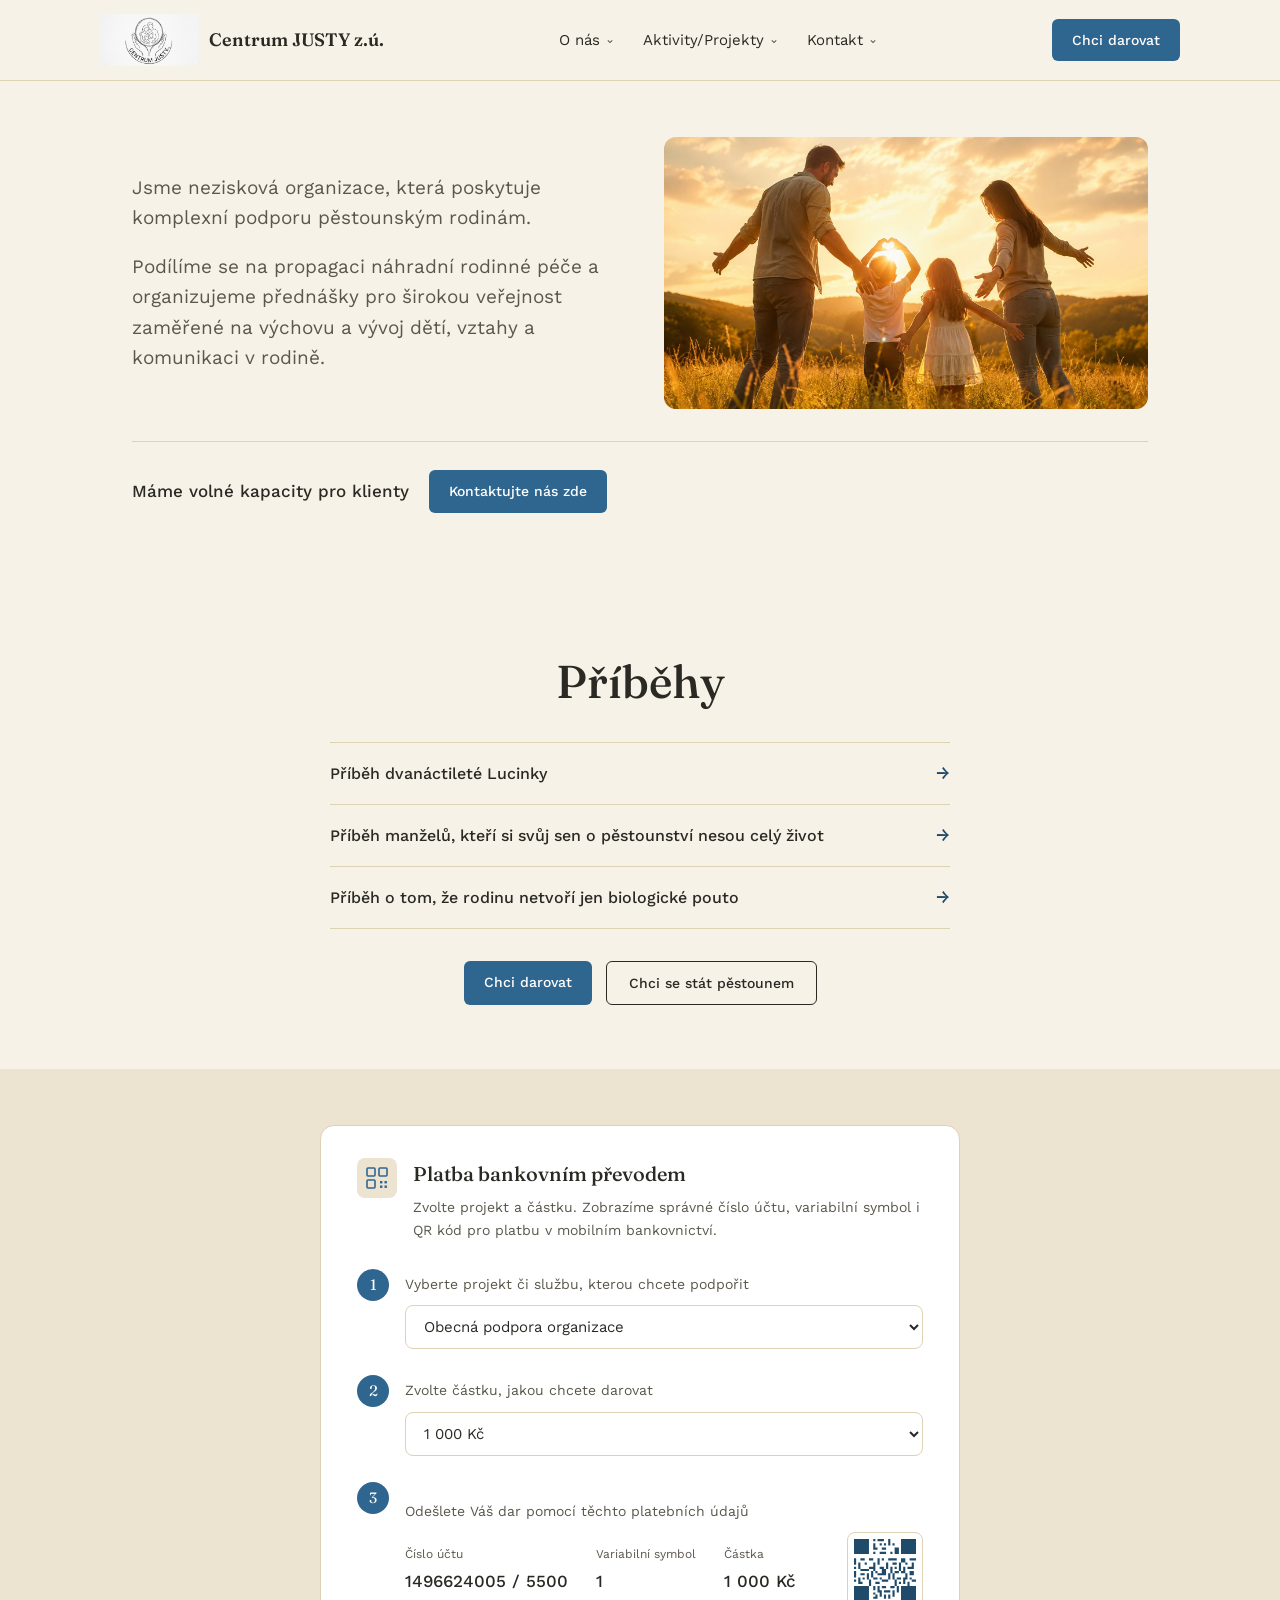
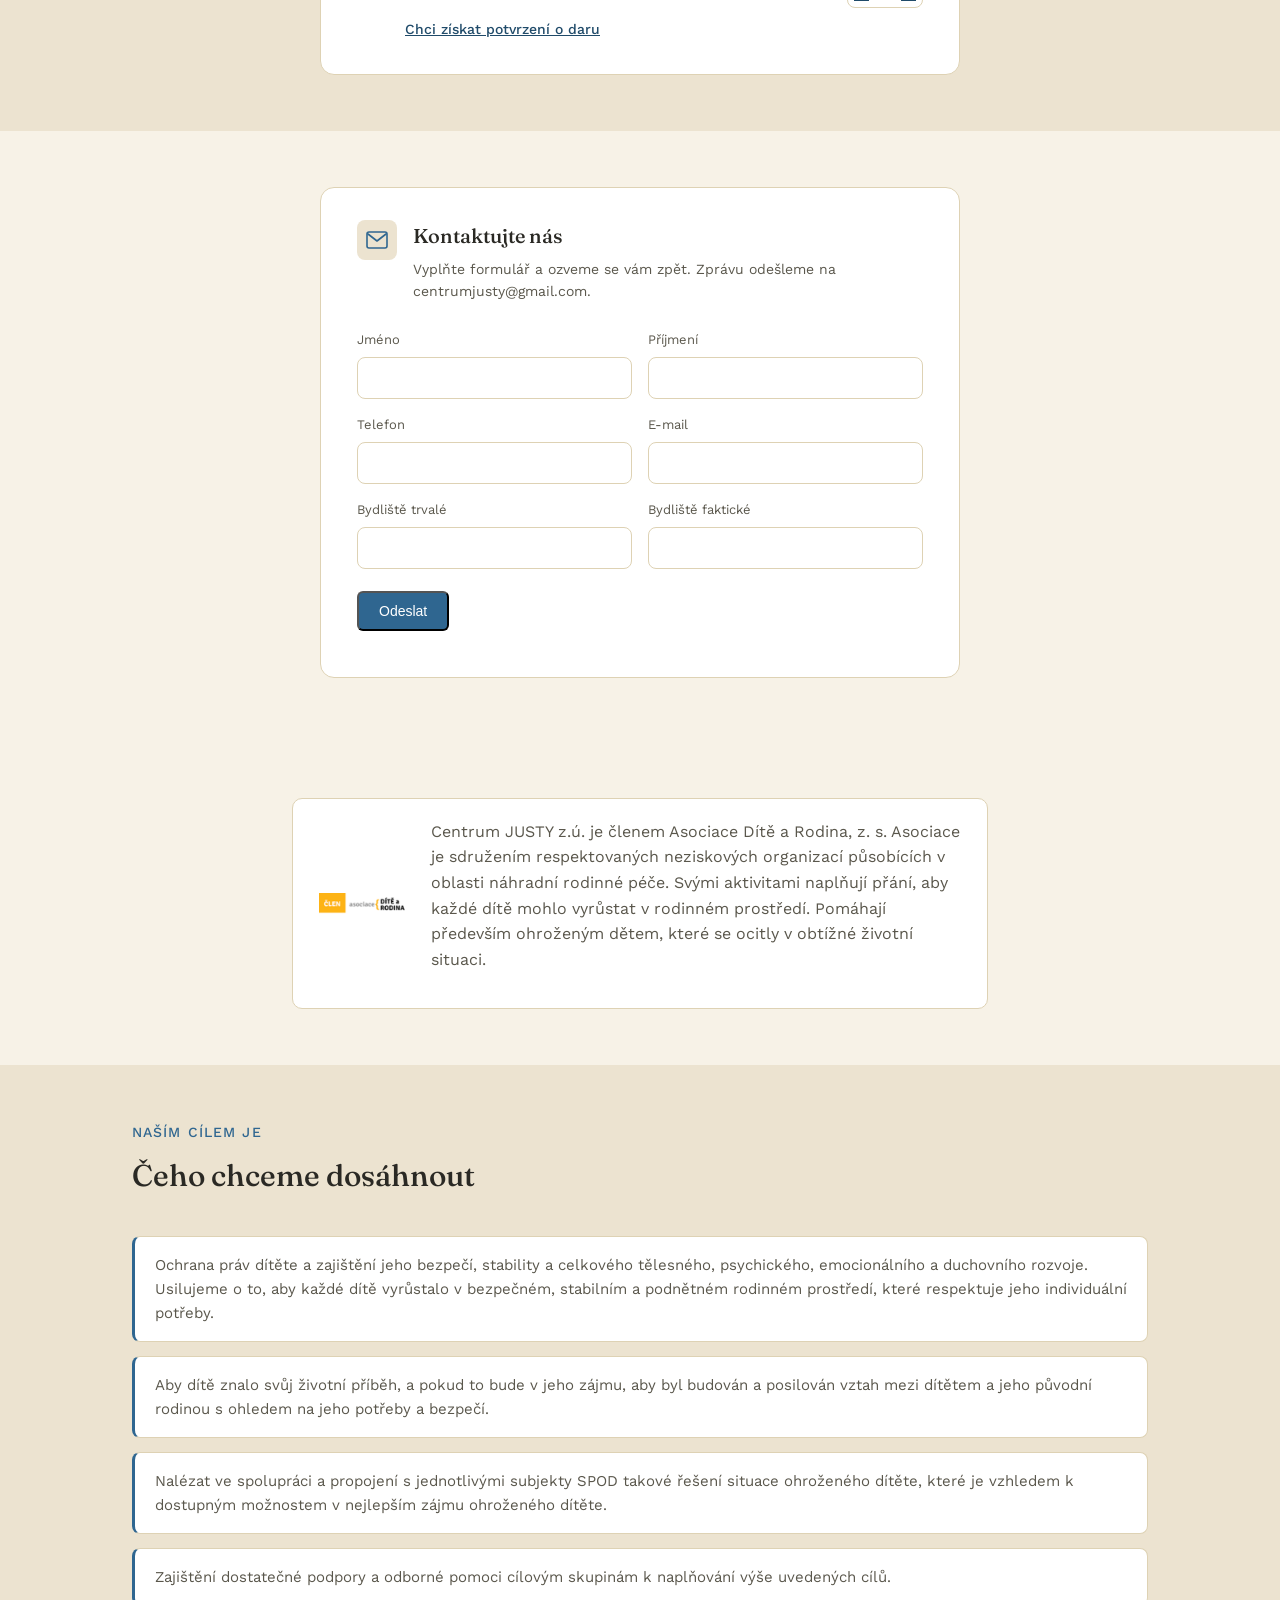
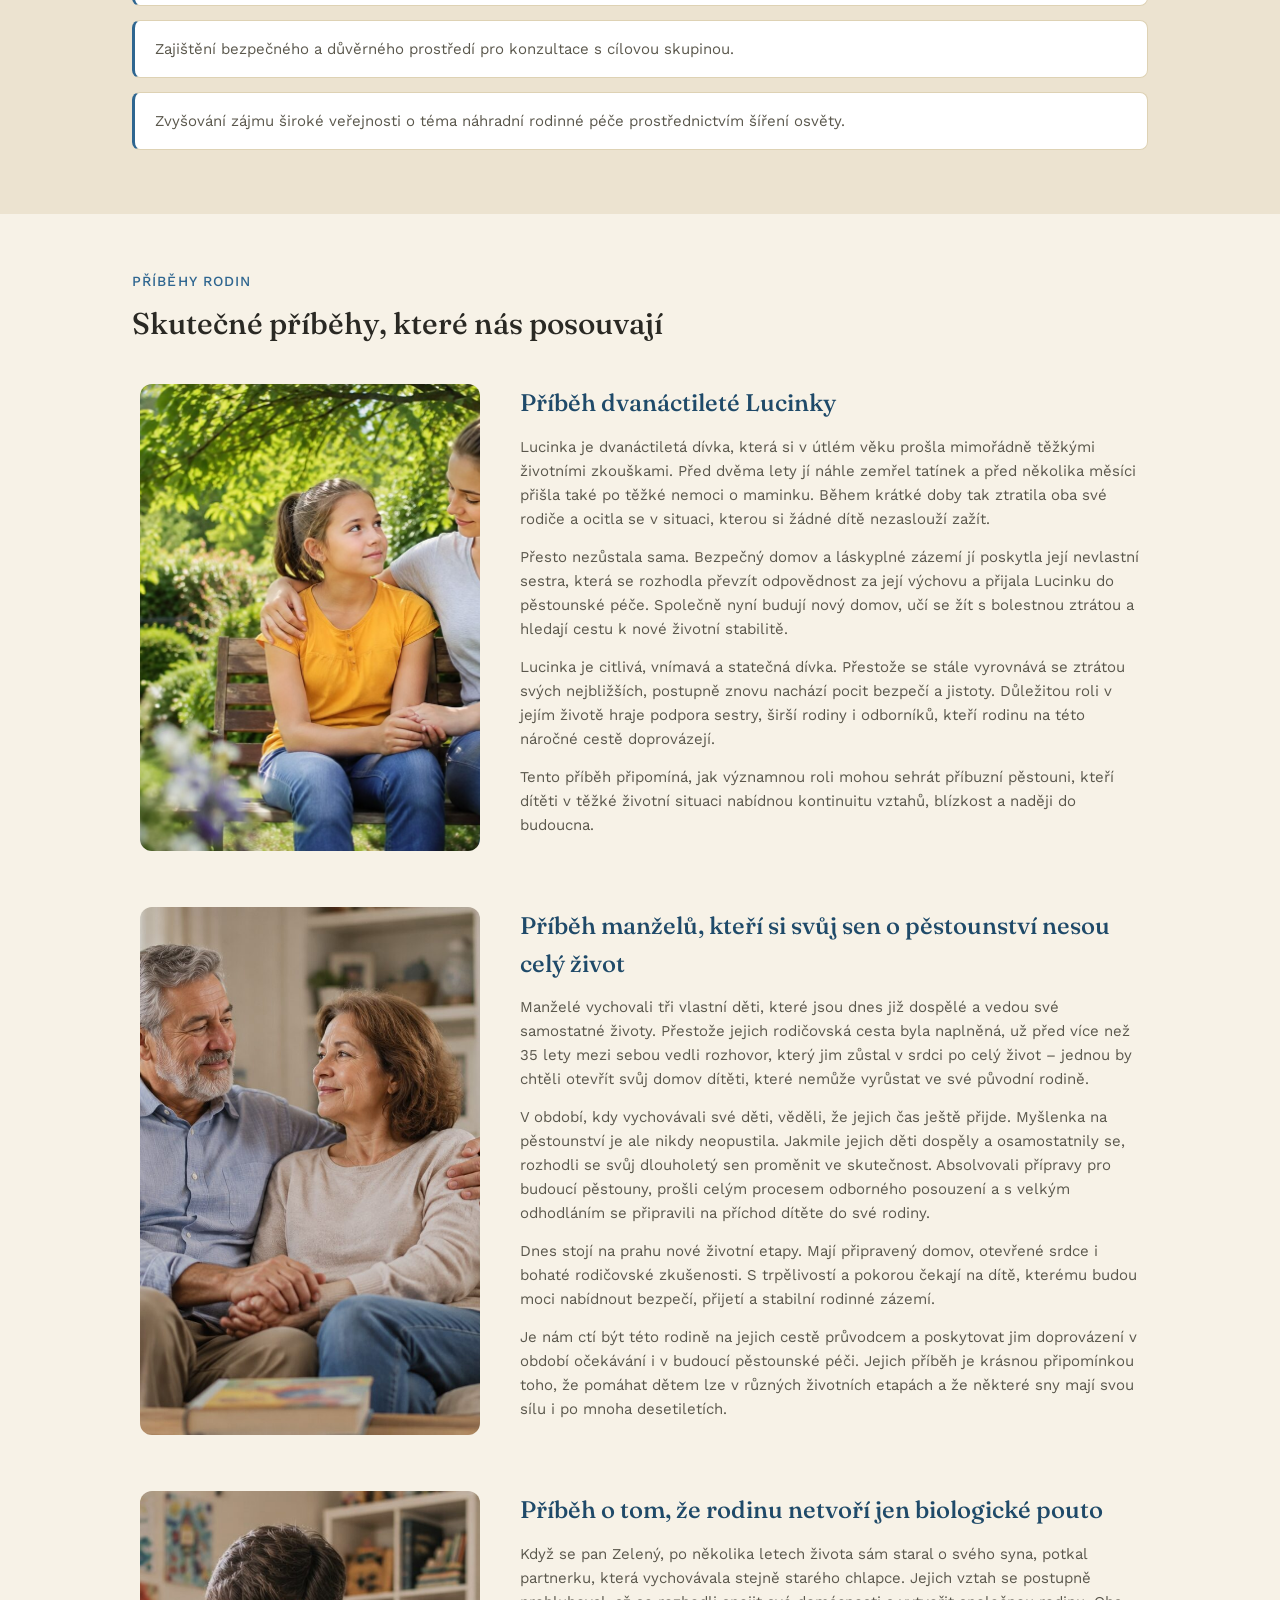
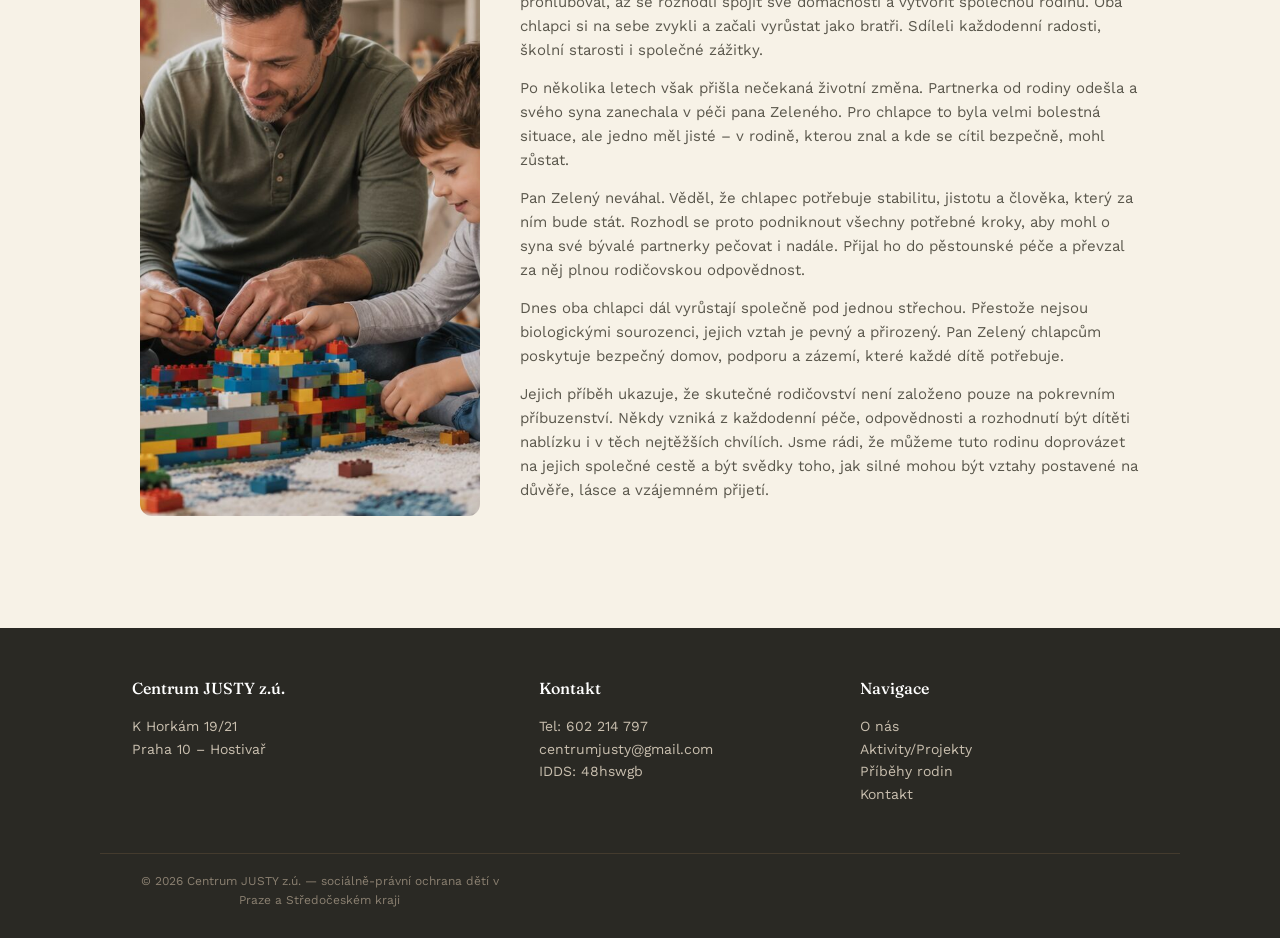
==== index.html @ 543c26c0 "Add files via upload" ====
<!DOCTYPE html>
<html lang="cs">
<head>
<meta charset="UTF-8">
<title>Centrum JUSTY z.ú.</title>
<meta name="viewport" content="width=device-width, initial-scale=1">
<link rel="preconnect" href="https://fonts.googleapis.com">
<link href="https://fonts.googleapis.com/css2?family=Fraunces:opsz,wght@9..144,400;9..144,500;9..144,600&family=Work+Sans:wght@400;500;600&display=swap" rel="stylesheet">
<link rel="stylesheet" href="assets/style.css">
</head>
<body>

<header>
  <div class="wrap headrow">
    <a href="index.html" class="brand"><img src="assets/logo.png" alt="logo"><span>Centrum JUSTY z.ú.</span></a>
    <nav>
      <div class="has-dropdown">
        <a href="o-nas.html" class="drop-trigger">O nás<span class="caret">⌄</span></a>
        <div class="dropdown">
          <div class="dropdown-inner">
            <a href="o-nas.html#kdo-jsme">Kdo jsme</a>
            <a href="o-nas.html#poslani">Poslání</a>
            <a href="o-nas.html#komu-sluzby">Komu jsou naše služby určeny</a>
            <a href="o-nas.html#zasady">Zásady</a>
            <a href="o-nas.html#nas-tym">Náš tým</a>
          </div>
        </div>
      </div>
      <div class="has-dropdown">
        <a href="aktivity-projekty.html" class="drop-trigger">Aktivity/Projekty<span class="caret">⌄</span></a>
        <div class="dropdown">
          <div class="dropdown-inner">
            <a href="aktivity-projekty.html#pestounska-pece">Pěstounská péče</a>
            <a href="aktivity-projekty.html#osvojeni">Osvojení</a>
            <a href="aktivity-projekty.html#sluzby-pestounske-rodiny">Služby pro pěstounské rodiny</a>
            <a href="aktivity-projekty.html#nad-ramec-dohod">Nad rámec dohod</a>
          </div>
        </div>
      </div>
      <div class="has-dropdown">
        <a href="kontakt.html" class="drop-trigger">Kontakt<span class="caret">⌄</span></a>
        <div class="dropdown">
          <div class="dropdown-inner">
            <a href="kontakt.html#kontakt">Kontakt</a>
            <a href="kontakt.html#jak-se-dostanete">Jak se k nám dostanete</a>
            <a href="jak-to-u-nas-vypada.html">Jak to u nás vypadá</a>
          </div>
        </div>
      </div>
    </nav>
    <a class="cta" href="#darovat">Chci darovat</a>
  </div>
</header>

<section>
  <div class="wrap">
    <div class="intro-split">
      <div class="intro-text-col">
        <p class="intro-text">Jsme nezisková organizace, která poskytuje komplexní podporu pěstounským rodinám.</p>
        <p class="intro-text">Podílíme se na propagaci náhradní rodinné péče a organizujeme přednášky pro širokou veřejnost zaměřené na výchovu a vývoj dětí, vztahy a komunikaci v rodině.</p>
      </div>
      <div class="intro-media">
        <img src="assets/foto/titulka.jpg" alt="Centrum JUSTY z.ú.">
      </div>
    </div>
    <div class="capacity-cta">
      <p>Máme volné kapacity pro klienty</p>
      <a class="cta" href="#poptavka">Kontaktujte nás zde</a>
    </div>
  </div>
</section>

<div class="hero">
  <div class="hero-left">
    <h1>Příběhy</h1>
    <ul class="story-links">
      <li><a href="#pribeh-lucinka">Příběh dvanáctileté Lucinky<span>→</span></a></li>
      <li><a href="#pribeh-manzele">Příběh manželů, kteří si svůj sen o pěstounství nesou celý život<span>→</span></a></li>
      <li><a href="#pribeh-zeleny">Příběh o tom, že rodinu netvoří jen biologické pouto<span>→</span></a></li>
    </ul>
    <div class="hero-ctas">
      <a class="cta" href="#darovat">Chci darovat</a>
      <a class="btn-outline" href="#">Chci se stát pěstounem</a>
    </div>
  </div>
</div>

<section id="darovat" class="projects">
  <div class="wrap">
    <div class="donate-card">
      <div class="donate-head">
        <div class="qr-badge">
          <svg viewBox="0 0 24 24" fill="none" xmlns="http://www.w3.org/2000/svg">
            <rect x="2" y="2" width="8" height="8" rx="1" stroke="#2F6690" stroke-width="1.6"/>
            <rect x="14" y="2" width="8" height="8" rx="1" stroke="#2F6690" stroke-width="1.6"/>
            <rect x="2" y="14" width="8" height="8" rx="1" stroke="#2F6690" stroke-width="1.6"/>
            <rect x="15" y="15" width="2.4" height="2.4" fill="#2F6690"/>
            <rect x="19.5" y="15" width="2.4" height="2.4" fill="#2F6690"/>
            <rect x="15" y="19.5" width="2.4" height="2.4" fill="#2F6690"/>
            <rect x="19.5" y="19.5" width="2.4" height="2.4" fill="#2F6690"/>
          </svg>
        </div>
        <div>
          <h3>Platba bankovním převodem</h3>
          <p>Zvolte projekt a částku. Zobrazíme správné číslo účtu, variabilní symbol i QR kód pro platbu v mobilním bankovnictví.</p>
        </div>
      </div>

      <div class="donate-step">
        <span class="step-num">1</span>
        <div class="step-body">
          <label for="donate-project">Vyberte projekt či službu, kterou chcete podpořit</label>
          <select id="donate-project" onchange="document.getElementById('donate-vs').textContent=this.selectedOptions[0].dataset.vs;">
            <option value="obecna" data-vs="1">Obecná podpora organizace</option>
            <option value="pestouni" data-vs="2">Podpora pěstounských rodin</option>
            <option value="vzdelavani" data-vs="3">Vzdělávání pěstounů</option>
            <option value="pece" data-vs="4">Dlouhodobá péče o děti</option>
          </select>
        </div>
      </div>

      <div class="donate-step">
        <span class="step-num">2</span>
        <div class="step-body">
          <label for="donate-amount">Zvolte částku, jakou chcete darovat</label>
          <select id="donate-amount" onchange="document.getElementById('donate-sum').textContent=Number(this.value).toLocaleString('cs-CZ')+' Kč';">
            <option value="200">200 Kč</option>
            <option value="500">500 Kč</option>
            <option value="1000" selected>1 000 Kč</option>
            <option value="2000">2 000 Kč</option>
            <option value="5000">5 000 Kč</option>
            <option value="10000">10 000 Kč</option>
          </select>
        </div>
      </div>

      <div class="donate-step">
        <span class="step-num">3</span>
        <div class="step-body">
          <p class="step-label">Odešlete Váš dar pomocí těchto platebních údajů</p>
          <div class="donate-details">
            <div class="donate-fields">
              <div><span class="field-label">Číslo účtu</span><span class="field-value" id="donate-account">1496624005 / 5500</span></div>
              <div><span class="field-label">Variabilní symbol</span><span class="field-value" id="donate-vs">1</span></div>
              <div><span class="field-label">Částka</span><span class="field-value" id="donate-sum">1 000 Kč</span></div>
            </div>
            <div class="qr-placeholder" aria-hidden="true">
              <svg viewBox="0 0 29 29" xmlns="http://www.w3.org/2000/svg">
                <rect width="29" height="29" fill="#fff"/>
                <path d="M0 0h7v7h-7zM9 0h1v1h-1zM11 0h3v1h-3zM16 0h1v3h-1zM22 0h7v7h-7zM2 2h3v3h-3zM9 2h1v3h-1zM12 2h1v1h-1zM14 2h1v1h-1zM18 2h1v1h-1zM24 2h3v3h-3zM10 4h1v1h-1zM13 4h2v1h-2zM19 4h2v3h-2zM9 6h1v1h-1zM12 6h3v1h-3zM17 6h1v1h-1zM0 9h1v3h-1zM3 9h2v1h-2zM7 9h2v1h-2zM11 9h1v3h-1zM13 9h1v1h-1zM16 9h4v1h-4zM22 9h2v2h-2zM26 9h3v1h-3zM2 11h1v3h-1zM5 11h1v1h-1zM9 11h1v4h-1zM15 11h1v3h-1zM18 11h2v1h-2zM21 11h1v4h-1zM24 11h1v1h-1zM27 11h1v3h-1zM0 13h1v1h-1zM7 13h2v1h-2zM12 13h2v1h-2zM17 13h1v3h-1zM19 13h1v1h-1zM23 13h1v3h-1zM25 13h2v1h-2zM3 14h4v1h-4zM13 14h2v3h-2zM0 15h1v3h-1zM8 15h1v3h-1zM10 15h1v1h-1zM19 15h2v1h-2zM22 15h1v1h-1zM26 15h2v2h-2zM3 16h2v1h-2zM6 16h1v3h-1zM11 16h2v1h-2zM16 16h1v3h-1zM18 16h1v3h-1zM24 16h1v3h-1zM2 18h1v3h-1zM4 18h1v1h-1zM9 18h2v1h-2zM12 18h1v1h-1zM20 18h2v1h-2zM23 18h1v3h-1zM26 18h1v1h-1zM0 19h1v1h-1zM7 19h1v3h-1zM13 19h3v1h-3zM19 19h1v3h-1zM27 19h2v1h-2zM3 20h1v1h-1zM10 20h2v1h-2zM21 20h1v1h-1zM25 20h1v3h-1zM0 22h7v7h-7zM9 22h1v2h-1zM11 22h1v3h-1zM13 22h2v1h-2zM17 22h2v1h-2zM20 22h1v3h-1zM22 22h7v7h-7zM2 24h3v3h-3zM12 24h1v3h-1zM14 24h3v1h-3zM18 24h1v3h-1zM24 24h3v3h-3zM9 25h1v1h-1zM10 26h1v1h-1zM14 26h1v2h-1zM16 26h1v2h-1zM9 27h2v1h-2z" fill="#1F4A69"/>
              </svg>
            </div>
          </div>
          <a href="mailto:centrumjusty@gmail.com?subject=Potvrzeni%20o%20daru" class="donate-link">Chci získat potvrzení o daru</a>
        </div>
      </div>
    </div>
  </div>
</section>

<section id="poptavka">
  <div class="wrap">
    <div class="donate-card">
      <div class="donate-head">
        <div class="qr-badge">
          <svg viewBox="0 0 24 24" fill="none" xmlns="http://www.w3.org/2000/svg">
            <rect x="2" y="4" width="20" height="16" rx="2" stroke="#2F6690" stroke-width="1.6"/>
            <path d="M3 6l9 7 9-7" stroke="#2F6690" stroke-width="1.6" stroke-linecap="round" stroke-linejoin="round"/>
          </svg>
        </div>
        <div>
          <h3>Kontaktujte nás</h3>
          <p>Vyplňte formulář a ozveme se vám zpět. Zprávu odešleme na centrumjusty@gmail.com.</p>
        </div>
      </div>

      <form id="poptavka-form" class="poptavka-form">
        <input type="hidden" name="access_key" value="VLOŽTE_SEM_VÁŠ_WEB3FORMS_KLÍČ">
        <input type="hidden" name="subject" value="Nová poptávka z webu Centrum JUSTY z.ú.">
        <input type="hidden" name="from_name" value="Web Centrum JUSTY z.ú.">
        <input type="checkbox" name="botcheck" style="display:none" tabindex="-1" autocomplete="off">

        <div class="form-grid">
          <div class="form-field">
            <label for="p-jmeno">Jméno</label>
            <input type="text" id="p-jmeno" name="Jméno" required>
          </div>
          <div class="form-field">
            <label for="p-prijmeni">Příjmení</label>
            <input type="text" id="p-prijmeni" name="Příjmení" required>
          </div>
          <div class="form-field">
            <label for="p-telefon">Telefon</label>
            <input type="tel" id="p-telefon" name="Telefon" required>
          </div>
          <div class="form-field">
            <label for="p-email">E-mail</label>
            <input type="email" id="p-email" name="E-mail" required>
          </div>
          <div class="form-field">
            <label for="p-trvale">Bydliště trvalé</label>
            <input type="text" id="p-trvale" name="Bydliště trvalé" required>
          </div>
          <div class="form-field">
            <label for="p-fakticke">Bydliště faktické</label>
            <input type="text" id="p-fakticke" name="Bydliště faktické">
          </div>
        </div>

        <button type="submit" class="cta" style="margin-top:22px;">Odeslat</button>
        <p id="poptavka-status" class="donate-note"></p>
      </form>
    </div>
  </div>
</section>

<section>
  <div class="wrap intro-wrap">
    <div class="member">
      <img src="[data-uri]" alt="Člen asociace Dítě a Rodina" class="member-logo">
      <p>Centrum JUSTY z.ú. je členem Asociace Dítě a Rodina, z. s. Asociace je sdružením respektovaných neziskových organizací působících v oblasti náhradní rodinné péče. Svými aktivitami naplňují přání, aby každé dítě mohlo vyrůstat v rodinném prostředí. Pomáhají především ohroženým dětem, které se ocitly v obtížné životní situaci.</p>
    </div>
  </div>
</section>

<section class="projects">
  <div class="wrap">
    <div class="section-head">
      <div class="kicker">Naším cílem je</div>
      <h2>Čeho chceme dosáhnout</h2>
    </div>
    <ul class="goals">
      <li>Ochrana práv dítěte a zajištění jeho bezpečí, stability a celkového tělesného, psychického, emocionálního a duchovního rozvoje. Usilujeme o to, aby každé dítě vyrůstalo v bezpečném, stabilním a podnětném rodinném prostředí, které respektuje jeho individuální potřeby.</li>
      <li>Aby dítě znalo svůj životní příběh, a pokud to bude v jeho zájmu, aby byl budován a posilován vztah mezi dítětem a jeho původní rodinou s ohledem na jeho potřeby a bezpečí.</li>
      <li>Nalézat ve spolupráci a propojení s jednotlivými subjekty SPOD takové řešení situace ohroženého dítěte, které je vzhledem k dostupným možnostem v nejlepším zájmu ohroženého dítěte.</li>
      <li>Zajištění dostatečné podpory a odborné pomoci cílovým skupinám k naplňování výše uvedených cílů.</li>
      <li>Zajištění bezpečného a důvěrného prostředí pro konzultace s cílovou skupinou.</li>
      <li>Zvyšování zájmu široké veřejnosti o téma náhradní rodinné péče prostřednictvím šíření osvěty.</li>
    </ul>
  </div>
</section>

<section id="pribehy">
  <div class="wrap">
    <div class="section-head">
      <div class="kicker">Příběhy rodin</div>
      <h2>Skutečné příběhy, které nás posouvají</h2>
    </div>

    <div class="story-row">
      <div class="story-photo">
        <img src="assets/foto/foto-lucinka.jpg" alt="Příběh dvanáctileté Lucinky">
      </div>
      <article id="pribeh-lucinka" class="story-full story-full-in-row">
        <h3>Příběh dvanáctileté Lucinky</h3>
        <p>Lucinka je dvanáctiletá dívka, která si v útlém věku prošla mimořádně těžkými životními zkouškami. Před dvěma lety jí náhle zemřel tatínek a před několika měsíci přišla také po těžké nemoci o maminku. Během krátké doby tak ztratila oba své rodiče a ocitla se v situaci, kterou si žádné dítě nezaslouží zažít.</p>
        <p>Přesto nezůstala sama. Bezpečný domov a láskyplné zázemí jí poskytla její nevlastní sestra, která se rozhodla převzít odpovědnost za její výchovu a přijala Lucinku do pěstounské péče. Společně nyní budují nový domov, učí se žít s bolestnou ztrátou a hledají cestu k nové životní stabilitě.</p>
        <p>Lucinka je citlivá, vnímavá a statečná dívka. Přestože se stále vyrovnává se ztrátou svých nejbližších, postupně znovu nachází pocit bezpečí a jistoty. Důležitou roli v jejím životě hraje podpora sestry, širší rodiny i odborníků, kteří rodinu na této náročné cestě doprovázejí.</p>
        <p>Tento příběh připomíná, jak významnou roli mohou sehrát příbuzní pěstouni, kteří dítěti v těžké životní situaci nabídnou kontinuitu vztahů, blízkost a naději do budoucna.</p>
      </article>
    </div>

    <div class="story-row">
      <div class="story-photo">
        <img src="assets/foto/foto-manzele.jpg" alt="Příběh manželů, kteří si svůj sen o pěstounství nesou celý život">
      </div>
      <article id="pribeh-manzele" class="story-full story-full-in-row">
        <h3>Příběh manželů, kteří si svůj sen o pěstounství nesou celý život</h3>
        <p>Manželé vychovali tři vlastní děti, které jsou dnes již dospělé a vedou své samostatné životy. Přestože jejich rodičovská cesta byla naplněná, už před více než 35 lety mezi sebou vedli rozhovor, který jim zůstal v srdci po celý život – jednou by chtěli otevřít svůj domov dítěti, které nemůže vyrůstat ve své původní rodině.</p>
        <p>V období, kdy vychovávali své děti, věděli, že jejich čas ještě přijde. Myšlenka na pěstounství je ale nikdy neopustila. Jakmile jejich děti dospěly a osamostatnily se, rozhodli se svůj dlouholetý sen proměnit ve skutečnost. Absolvovali přípravy pro budoucí pěstouny, prošli celým procesem odborného posouzení a s velkým odhodláním se připravili na příchod dítěte do své rodiny.</p>
        <p>Dnes stojí na prahu nové životní etapy. Mají připravený domov, otevřené srdce i bohaté rodičovské zkušenosti. S trpělivostí a pokorou čekají na dítě, kterému budou moci nabídnout bezpečí, přijetí a stabilní rodinné zázemí.</p>
        <p>Je nám ctí být této rodině na jejich cestě průvodcem a poskytovat jim doprovázení v období očekávání i v budoucí pěstounské péči. Jejich příběh je krásnou připomínkou toho, že pomáhat dětem lze v různých životních etapách a že některé sny mají svou sílu i po mnoha desetiletích.</p>
      </article>
    </div>

    <div class="story-row">
      <div class="story-photo">
        <img src="assets/foto/foto-synove.jpg" alt="Příběh o tom, že rodinu netvoří jen biologické pouto">
      </div>
      <article id="pribeh-zeleny" class="story-full story-full-in-row">
        <h3>Příběh o tom, že rodinu netvoří jen biologické pouto</h3>
        <p>Když se pan Zelený, po několika letech života sám staral o svého syna, potkal partnerku, která vychovávala stejně starého chlapce. Jejich vztah se postupně prohluboval, až se rozhodli spojit své domácnosti a vytvořit společnou rodinu. Oba chlapci si na sebe zvykli a začali vyrůstat jako bratři. Sdíleli každodenní radosti, školní starosti i společné zážitky.</p>
        <p>Po několika letech však přišla nečekaná životní změna. Partnerka od rodiny odešla a svého syna zanechala v péči pana Zeleného. Pro chlapce to byla velmi bolestná situace, ale jedno měl jisté – v rodině, kterou znal a kde se cítil bezpečně, mohl zůstat.</p>
        <p>Pan Zelený neváhal. Věděl, že chlapec potřebuje stabilitu, jistotu a člověka, který za ním bude stát. Rozhodl se proto podniknout všechny potřebné kroky, aby mohl o syna své bývalé partnerky pečovat i nadále. Přijal ho do pěstounské péče a převzal za něj plnou rodičovskou odpovědnost.</p>
        <p>Dnes oba chlapci dál vyrůstají společně pod jednou střechou. Přestože nejsou biologickými sourozenci, jejich vztah je pevný a přirozený. Pan Zelený chlapcům poskytuje bezpečný domov, podporu a zázemí, které každé dítě potřebuje.</p>
        <p>Jejich příběh ukazuje, že skutečné rodičovství není založeno pouze na pokrevním příbuzenství. Někdy vzniká z každodenní péče, odpovědnosti a rozhodnutí být dítěti nablízku i v těch nejtěžších chvílích. Jsme rádi, že můžeme tuto rodinu doprovázet na jejich společné cestě a být svědky toho, jak silné mohou být vztahy postavené na důvěře, lásce a vzájemném přijetí.</p>
      </article>
    </div>
  </div>
</section>

<footer>
  <div class="wrap">
    <div>
      <h3>Centrum JUSTY z.ú.</h3>
      <p>K Horkám 19/21<br>Praha 10 – Hostivař</p>
    </div>
    <div>
      <h3>Kontakt</h3>
      <p>Tel: 602 214 797<br>centrumjusty@gmail.com<br>IDDS: 48hswgb</p>
    </div>
    <div>
      <h3>Navigace</h3>
      <p><a href="o-nas.html">O nás</a><br><a href="aktivity-projekty.html">Aktivity/Projekty</a><br><a href="#pribehy">Příběhy rodin</a><br><a href="kontakt.html">Kontakt</a></p>
    </div>
  </div>
  <div class="foot-bottom wrap">© 2026 Centrum JUSTY z.ú. — sociálně-právní ochrana dětí v Praze a Středočeském kraji</div>
</footer>

<script>
  var poptavkaForm = document.getElementById('poptavka-form');
  if (poptavkaForm) {
    poptavkaForm.addEventListener('submit', function (e) {
      e.preventDefault();
      var status = document.getElementById('poptavka-status');
      var submitBtn = poptavkaForm.querySelector('button[type="submit"]');
      status.textContent = 'Odesílám…';
      submitBtn.disabled = true;
      fetch('https://api.web3forms.com/submit', {
        method: 'POST',
        headers: { 'Accept': 'application/json' },
        body: new FormData(poptavkaForm)
      })
        .then(function (r) { return r.json(); })
        .then(function (result) {
          submitBtn.disabled = false;
          if (result.success) {
            status.textContent = 'Děkujeme, formulář byl odeslán. Ozveme se vám co nejdříve.';
            poptavkaForm.reset();
          } else {
            status.textContent = 'Něco se nepovedlo. Napište nám prosím přímo na centrumjusty@gmail.com.';
          }
        })
        .catch(function () {
          submitBtn.disabled = false;
          status.textContent = 'Něco se nepovedlo. Napište nám prosím přímo na centrumjusty@gmail.com.';
        });
    });
  }
</script>
</body>
</html>
---- assets/style.css ----
:root{
  --cream:#F7F2E7;
  --paper:#ECE3D0;
  --ink:#2A2924;
  --ink-soft:#5A574C;
  --terracotta:#2F6690;
  --terracotta-dark:#1F4A69;
  --sage:#3D7CA8;
  --sage-dark:#2F6690;
  --line:#DED2B4;
}
*{box-sizing:border-box;}
body{margin:0;background:var(--cream);color:var(--ink);font-family:'Work Sans',sans-serif;line-height:1.6;}
h1,h2,h3{font-family:'Fraunces',serif;font-weight:500;margin:0 0 .5em;color:var(--ink);}
a{color:inherit;text-decoration:none;}
.wrap{max-width:1080px;margin:0 auto;padding:0 32px;}
header{border-bottom:1px solid var(--line);}
.headrow{display:flex;align-items:center;justify-content:space-between;padding:14px 0;}
.brand{display:flex;align-items:center;gap:10px;}
.brand img{height:52px;}
.brand span{font-family:'Fraunces',serif;font-size:18px;font-weight:600;}
nav{display:flex;gap:28px;font-size:15px;align-items:center;}
.cta{background:var(--terracotta);color:#fff;padding:10px 20px;border-radius:6px;font-size:14px;font-weight:500;}
.cta:hover{background:var(--terracotta-dark);}

.has-dropdown{position:relative;}
.drop-trigger{display:flex;align-items:center;gap:5px;}
.caret{font-size:12px;color:var(--ink-soft);transition:transform .15s ease;}
.has-dropdown:hover .caret, .has-dropdown:focus-within .caret{transform:rotate(180deg);}
.dropdown{position:absolute;top:100%;left:-16px;padding-top:14px;opacity:0;visibility:hidden;transform:translateY(6px);transition:opacity .15s ease, transform .15s ease, visibility .15s;z-index:20;}
.dropdown-inner{background:#fff;border:1px solid var(--line);border-radius:8px;min-width:260px;padding:8px;box-shadow:0 8px 24px rgba(42,41,36,.12);}
.has-dropdown:hover .dropdown, .has-dropdown:focus-within .dropdown{opacity:1;visibility:visible;transform:translateY(0);}
.dropdown a{display:block;padding:9px 12px;border-radius:6px;font-size:14px;white-space:nowrap;}
.dropdown a:hover{background:var(--cream);color:var(--terracotta-dark);}

.kicker{color:var(--sage-dark);font-size:14px;letter-spacing:.08em;text-transform:uppercase;margin-bottom:16px;font-weight:500;}
.btn-outline{border:1.5px solid var(--ink);padding:10px 22px;border-radius:6px;font-size:14px;font-weight:500;}

.hero{padding:76px 0 64px;text-align:center;}
.hero-left{max-width:620px;margin:0 auto;}
.hero-left h1{font-size:46px;margin:0 0 24px;}
.story-links{list-style:none;margin:0 0 32px;padding:0;text-align:left;}
.story-links li{border-bottom:1px solid var(--line);}
.story-links li:first-child{border-top:1px solid var(--line);}
.story-links a{display:flex;align-items:center;justify-content:space-between;gap:16px;padding:16px 0;font-size:16px;font-weight:500;}
.story-links a span{color:var(--terracotta-dark);font-size:18px;flex:none;}
.hero-ctas{display:flex;gap:14px;flex-wrap:wrap;justify-content:center;}

section{padding:56px 0;}
.section-head{max-width:600px;margin-bottom:36px;}
.section-head .kicker{margin-bottom:8px;}
.section-head h2{font-size:30px;}
.section-head p{color:var(--ink-soft);}

.intro-wrap{max-width:760px;}
.intro-text{font-size:19px;color:var(--ink-soft);margin:0 0 18px;}

.intro-split{display:grid;grid-template-columns:1fr 1fr;gap:48px;align-items:center;}
.intro-media{border-radius:12px;overflow:hidden;}
.intro-media img{width:100%;height:100%;object-fit:cover;display:block;}
.intro-text-col .intro-text:last-child{margin-bottom:0;}
@media (max-width:800px){
  .intro-split{grid-template-columns:1fr;gap:24px;}
}

.capacity-cta{display:flex;align-items:center;gap:20px;flex-wrap:wrap;margin-top:32px;padding-top:28px;border-top:1px solid var(--line);}
.capacity-cta p{margin:0;font-size:17px;font-weight:500;color:var(--ink);}

.projects{background:var(--paper);}

.goals{list-style:none;margin:0 0 8px;padding:0;display:grid;gap:14px;}
.goals li{background:#fff;border:1px solid var(--line);border-left:3px solid var(--terracotta);border-radius:8px;padding:16px 20px;font-size:15px;color:var(--ink-soft);}

.story-full{max-width:720px;margin:0 auto 56px;scroll-margin-top:24px;}
.story-full:last-child{margin-bottom:0;}
.story-full h3{font-size:24px;color:var(--terracotta-dark);}
.story-full p{color:var(--ink-soft);font-size:15px;margin:0 0 14px;}

.story-row{display:grid;grid-template-columns:minmax(0,340px) 1fr;gap:40px;align-items:center;max-width:1000px;margin:0 auto 56px;}
.story-photo{border-radius:12px;overflow:hidden;align-self:stretch;}
.story-photo img{width:100%;height:100%;object-fit:cover;display:block;}
.story-full-in-row{max-width:none;margin:0;scroll-margin-top:24px;}
@media (max-width:800px){
  .story-row{grid-template-columns:1fr;gap:20px;}
  .story-photo{aspect-ratio:4/3;}
}

.member{display:flex;align-items:center;gap:22px;background:#fff;border:1px solid var(--line);border-radius:10px;padding:20px 26px;margin-top:8px;}
.member-logo{width:90px;height:auto;flex:none;}
.member p{margin:0;font-size:14px;color:var(--ink-soft);}

.page-title{padding:56px 0 8px;}
.page-title h1{font-size:38px;margin:0;}

.intro-wrap p{color:var(--ink-soft);font-size:16px;margin:0 0 16px;}
.intro-wrap > h2{scroll-margin-top:24px;font-size:28px;margin-bottom:20px;}
.intro-wrap > .kicker + p{margin-top:0;}

.principle{margin-bottom:28px;}
.principle:last-child{margin-bottom:0;}
.principle h3{font-size:18px;color:var(--terracotta-dark);margin-bottom:10px;}

.team-member{max-width:720px;margin:0 auto 40px;padding-bottom:40px;border-bottom:1px solid var(--line);}
.team-member:last-child{margin-bottom:0;padding-bottom:0;border-bottom:none;}
.team-member h3{font-size:22px;margin-bottom:4px;}
.team-role{color:var(--terracotta-dark);font-weight:500;font-size:14px;margin:0 0 16px;}
.team-member p{color:var(--ink-soft);font-size:15px;margin:0 0 12px;}

.donate-card{max-width:640px;margin:0 auto;background:#fff;border:1px solid var(--line);border-radius:14px;padding:32px 36px;}
.donate-head{display:flex;gap:16px;align-items:flex-start;margin-bottom:28px;}
.qr-badge{flex:none;width:40px;height:40px;border-radius:8px;background:var(--paper);display:flex;align-items:center;justify-content:center;}
.qr-badge svg{width:24px;height:24px;}
.donate-head h3{font-size:20px;margin-bottom:6px;}
.donate-head p{font-size:14px;color:var(--ink-soft);margin:0;}

.donate-step{display:flex;gap:16px;margin-bottom:26px;}
.donate-step:last-child{margin-bottom:0;}
.step-num{flex:none;width:32px;height:32px;border-radius:50%;background:var(--terracotta);color:#fff;font-family:'Fraunces',serif;font-size:15px;display:flex;align-items:center;justify-content:center;}
.step-body{flex:1;padding-top:4px;}
.step-body label, .step-label{display:block;font-size:14px;color:var(--ink-soft);margin-bottom:10px;}
.step-body select{width:100%;height:44px;border:1px solid var(--line);border-radius:8px;background:#fff;padding:0 14px;font-size:15px;font-family:'Work Sans',sans-serif;color:var(--ink);}

.donate-details{display:flex;align-items:center;justify-content:space-between;gap:20px;flex-wrap:wrap;}
.donate-fields{display:flex;gap:28px;flex-wrap:wrap;}
.donate-fields > div{display:flex;flex-direction:column;gap:4px;}
.field-label{font-size:12px;color:var(--ink-soft);}
.field-value{font-size:17px;font-weight:500;}
.qr-placeholder{flex:none;width:76px;height:76px;border:1px solid var(--line);border-radius:8px;padding:6px;}
.qr-placeholder svg{width:100%;height:100%;}

.donate-note{font-size:12px;color:var(--ink-soft);margin:14px 0 0;font-style:italic;}

.form-grid{display:grid;grid-template-columns:1fr 1fr;gap:16px;}
.form-field{display:flex;flex-direction:column;gap:6px;}
.form-field label{font-size:13px;color:var(--ink-soft);}
.form-field input{height:42px;border:1px solid var(--line);border-radius:8px;background:#fff;padding:0 14px;font-size:15px;font-family:'Work Sans',sans-serif;color:var(--ink);}
.form-field input:focus{outline:2px solid var(--terracotta);outline-offset:1px;}
@media (max-width:600px){
  .form-grid{grid-template-columns:1fr;}
}
.donate-link{display:inline-block;margin-top:10px;font-size:14px;color:var(--terracotta-dark);font-weight:500;text-decoration:underline;}

@media (max-width:600px){
  .donate-card{padding:24px 20px;}
  .donate-details{flex-direction:column;align-items:flex-start;}
}

.photo-grid{display:grid;grid-template-columns:repeat(3,1fr);gap:14px;}
.photo-grid a{display:block;border-radius:10px;overflow:hidden;background:var(--paper);aspect-ratio:3/4;}
.photo-grid img{width:100%;height:100%;object-fit:cover;display:block;transition:transform .2s ease;}
.photo-grid a:hover img{transform:scale(1.04);}
@media (max-width:700px){
  .photo-grid{grid-template-columns:repeat(2,1fr);}
}

footer{background:var(--ink);color:#EFE7DA;padding:48px 0 28px;}
footer .wrap{display:grid;grid-template-columns:1.3fr 1fr 1fr;gap:32px;}
footer h3{color:#fff;font-size:16px;margin-bottom:14px;}
footer p, footer a{color:#C9BFAF;font-size:14px;}
.foot-bottom{margin-top:34px;padding-top:18px;border-top:1px solid #443B2E;font-size:12px;color:#8B8071;text-align:center;}

@media (max-width:800px){
  footer .wrap{grid-template-columns:1fr;}
  nav{display:none;}
  .hero{padding:48px 0;}
  .hero-left h1{font-size:32px;}
  .intro-text{font-size:17px;}
  .member{flex-direction:column;text-align:center;}
  .page-title h1{font-size:30px;}
}
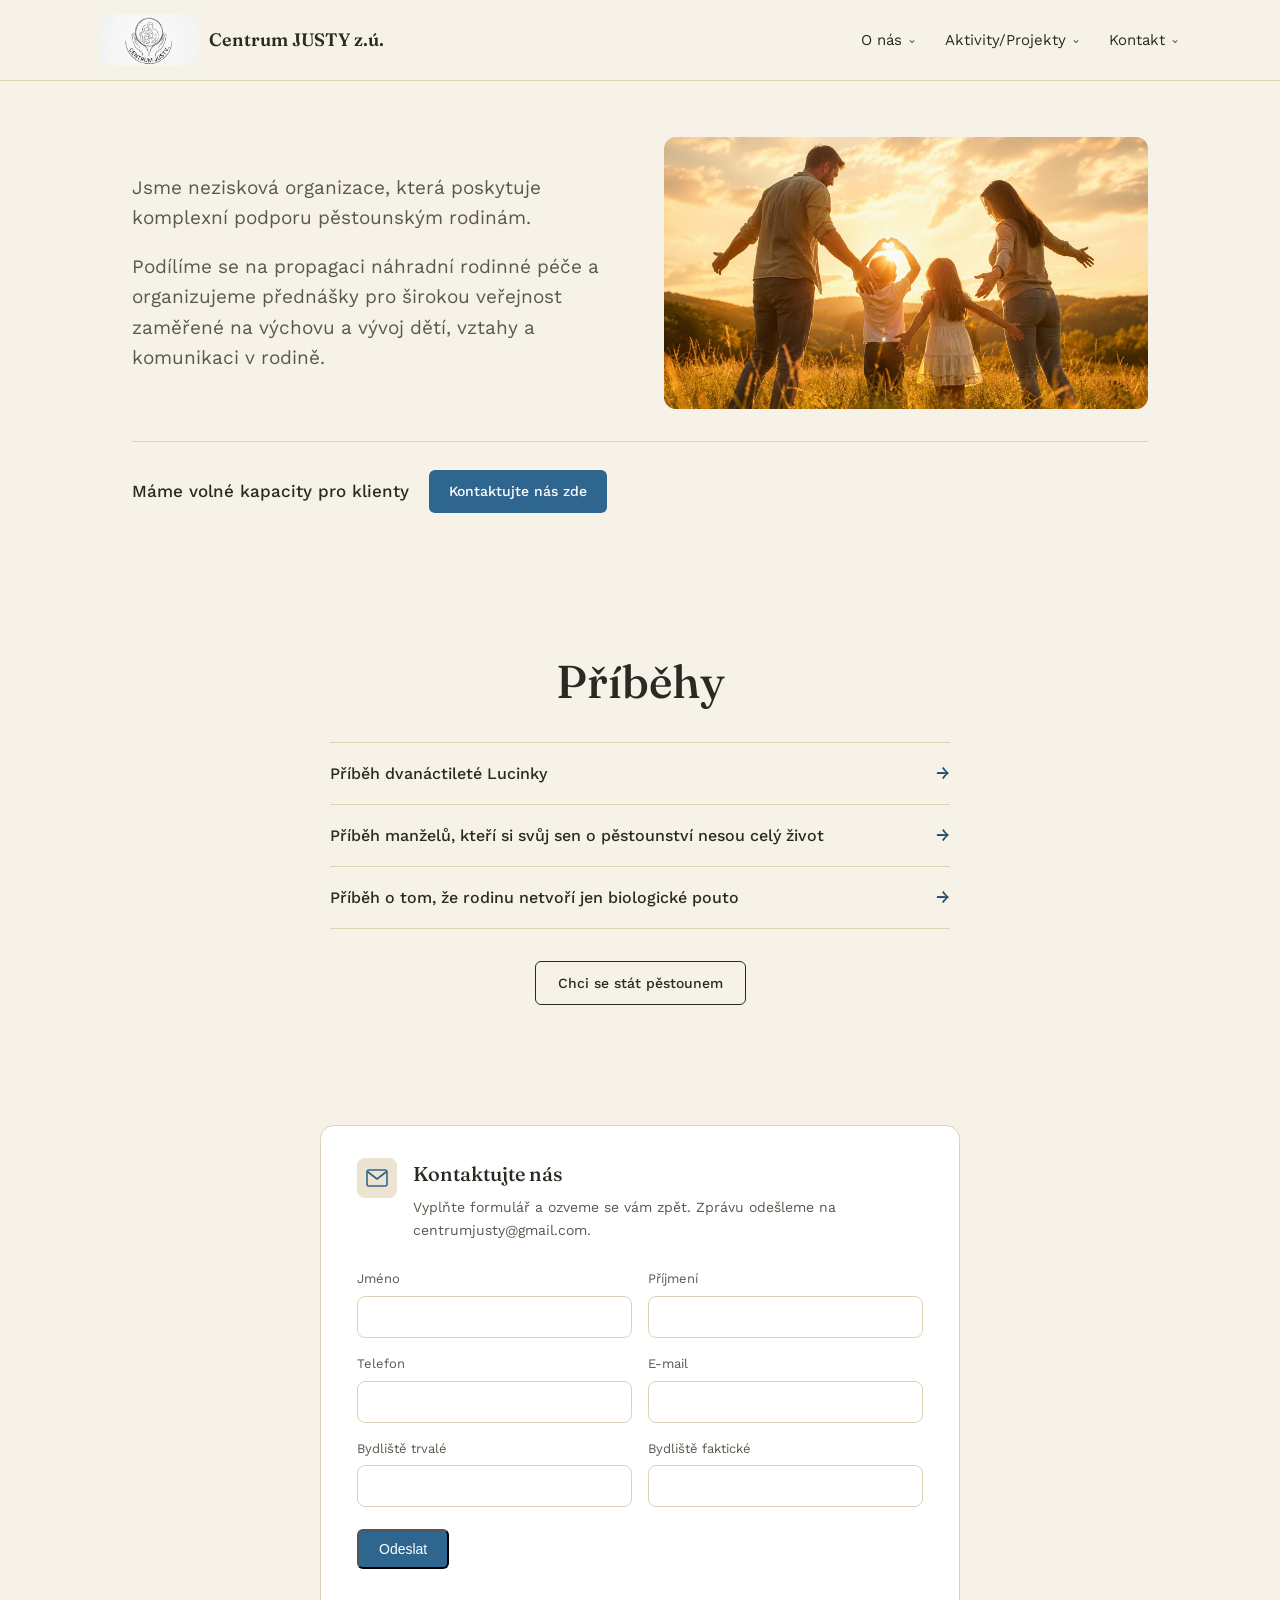
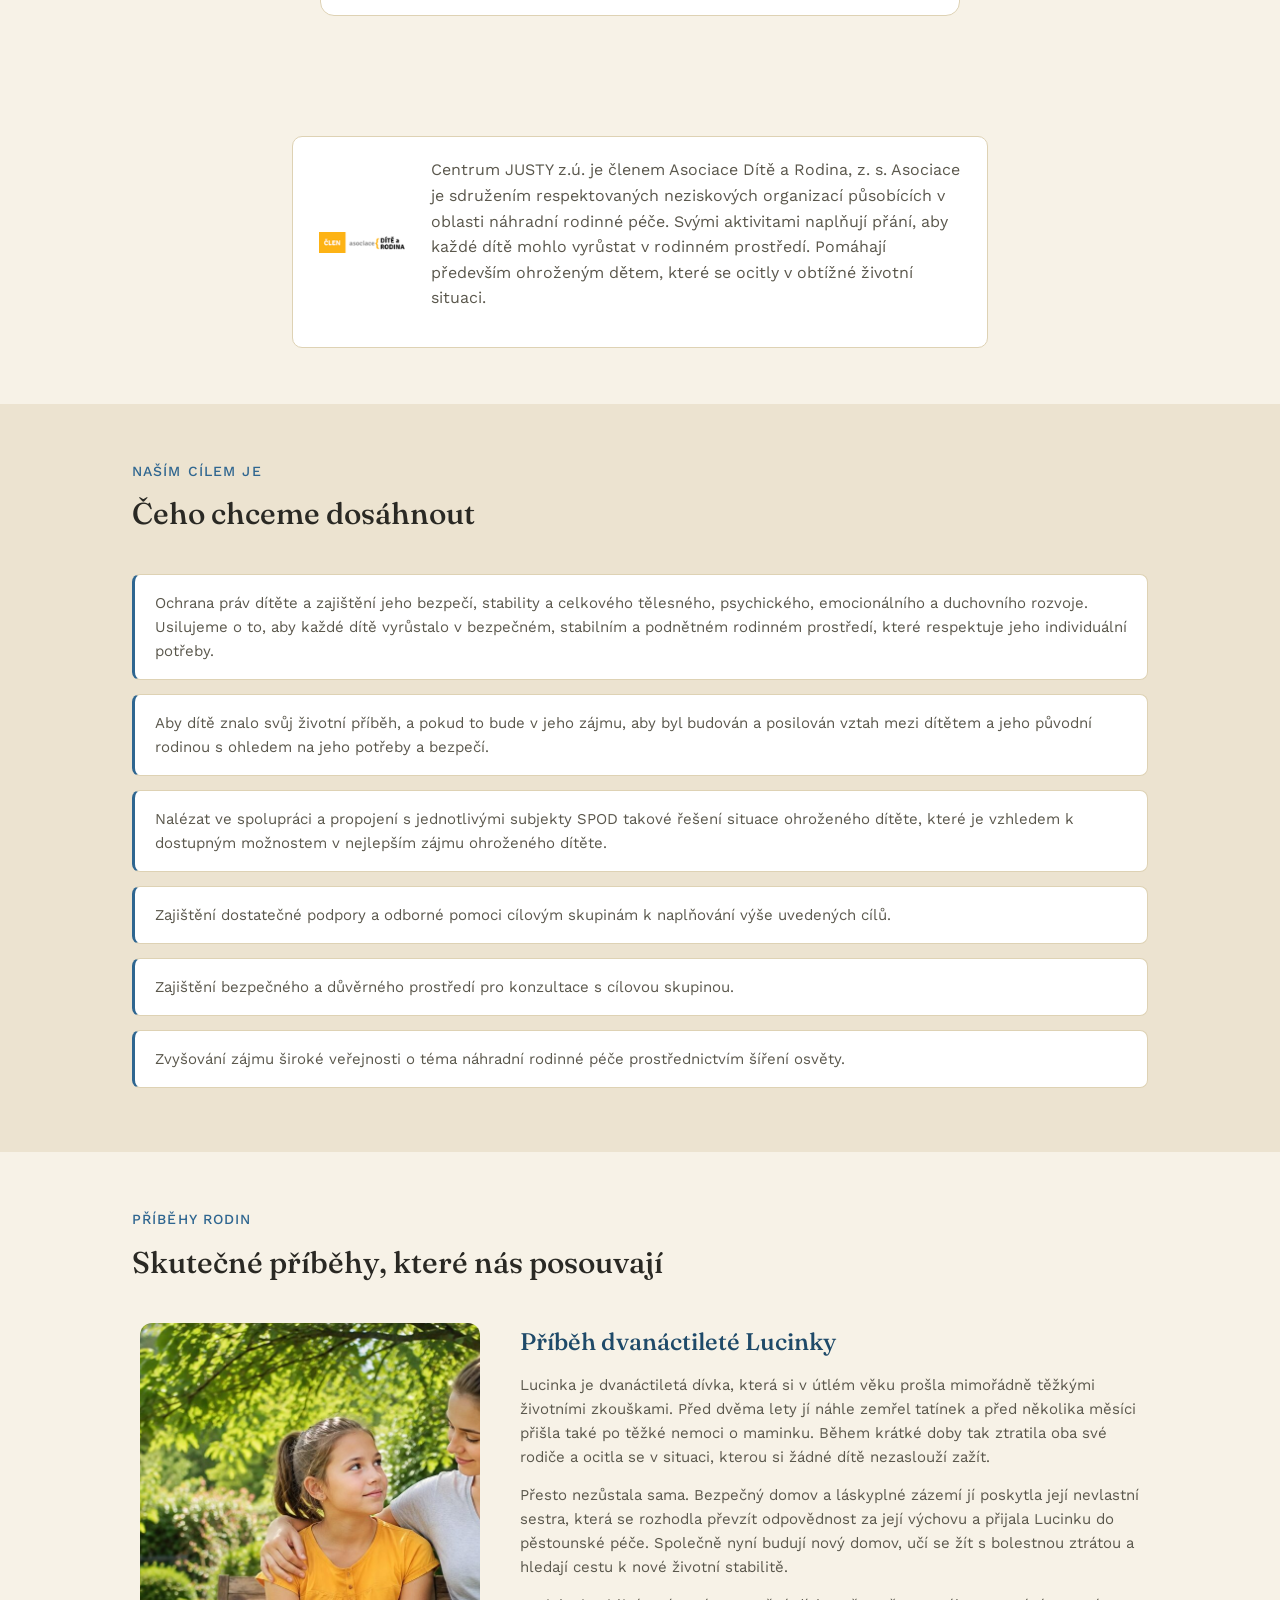
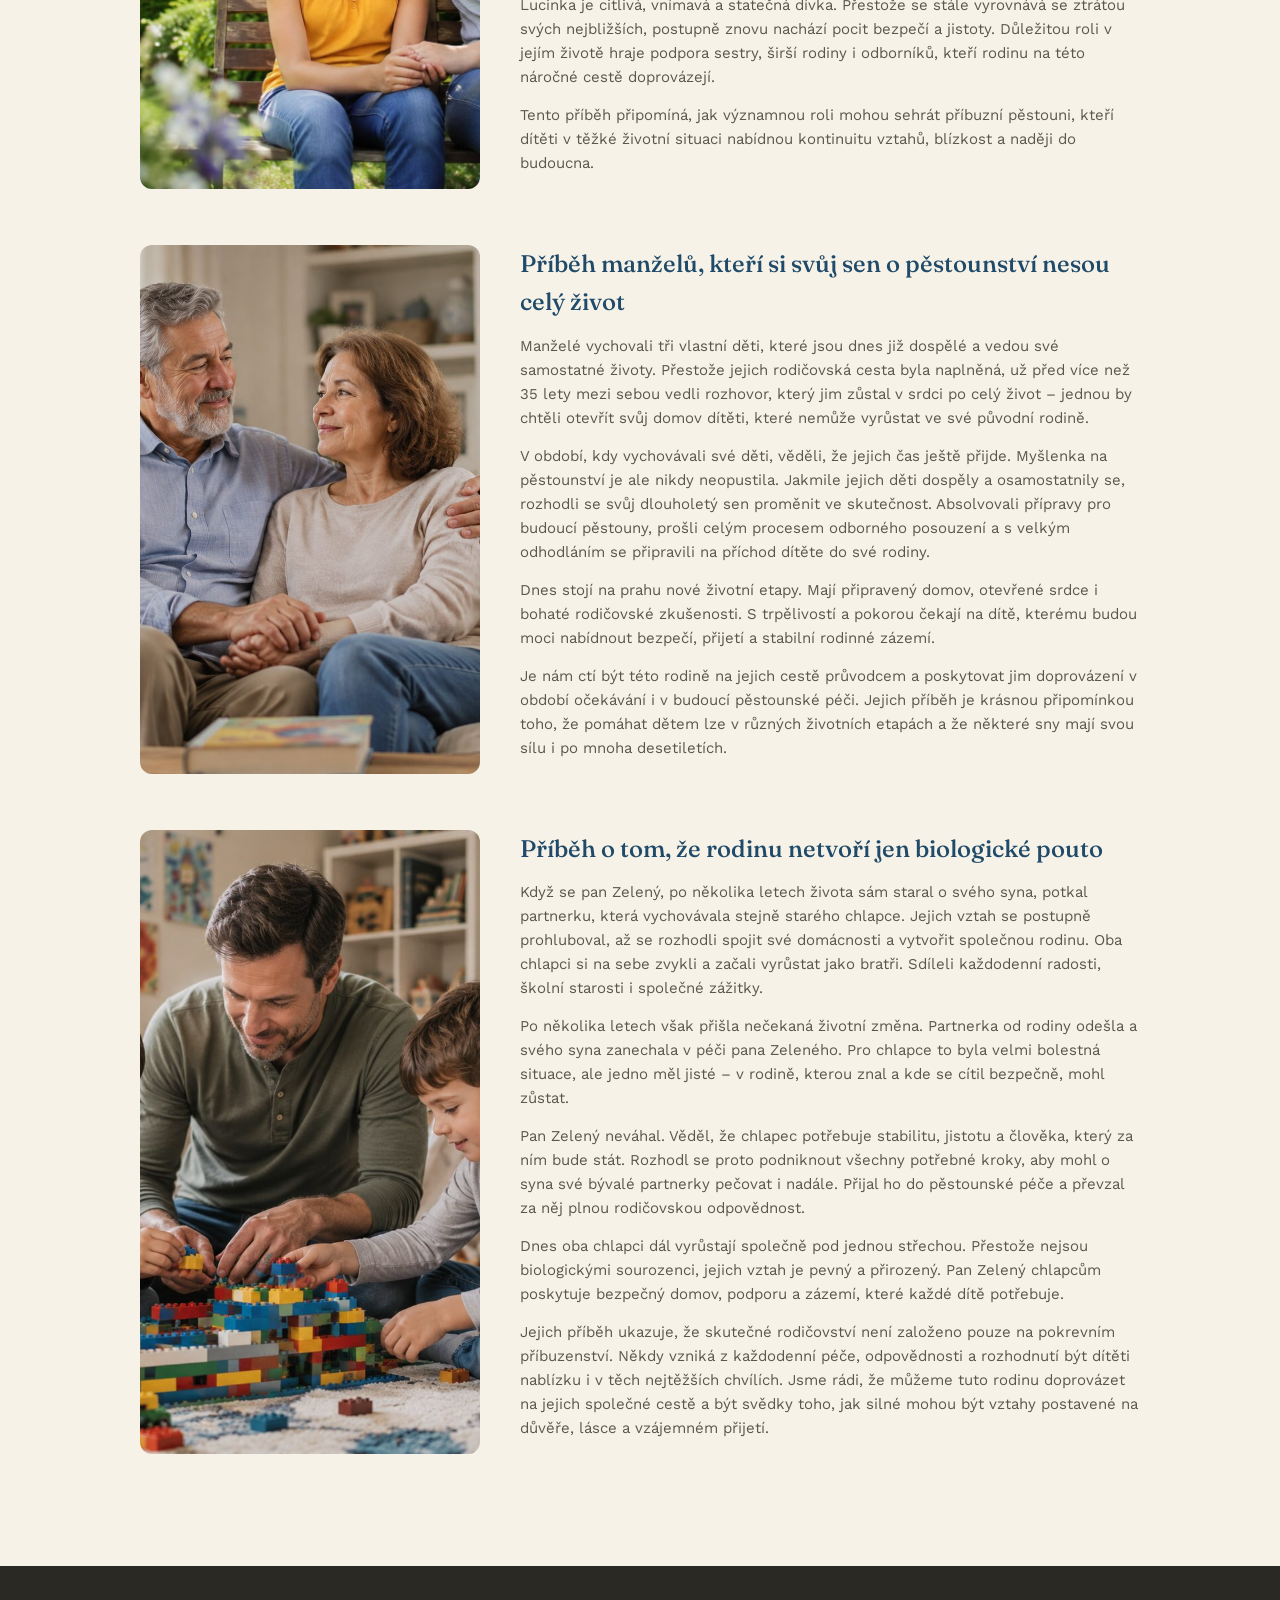
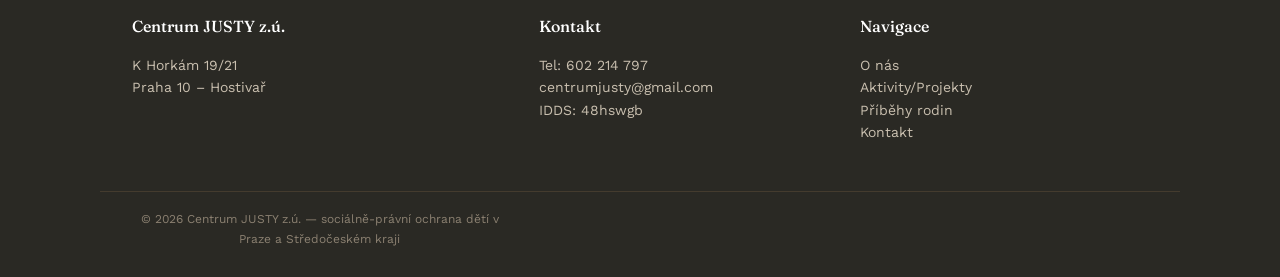
==== commit 962ed9af: "Add files via upload" ====
--- a/index.html
+++ b/index.html
@@ -23,6 +23,7 @@
             <a href="o-nas.html#komu-sluzby">Komu jsou naše služby určeny</a>
             <a href="o-nas.html#zasady">Zásady</a>
             <a href="o-nas.html#nas-tym">Náš tým</a>
+            <a href="o-nas.html#eticky-kodex">Etický kodex</a>
           </div>
         </div>
       </div>
@@ -34,6 +35,7 @@
             <a href="aktivity-projekty.html#osvojeni">Osvojení</a>
             <a href="aktivity-projekty.html#sluzby-pestounske-rodiny">Služby pro pěstounské rodiny</a>
             <a href="aktivity-projekty.html#nad-ramec-dohod">Nad rámec dohod</a>
+            <a href="aktivity-projekty.html#asistovane-kontakty">Asistované kontakty dítěte s rodiči a blízkými osobami</a>
           </div>
         </div>
       </div>
@@ -48,7 +50,7 @@
         </div>
       </div>
     </nav>
-    <a class="cta" href="#darovat">Chci darovat</a>
+    <a class="cta hidden-temp" href="#darovat">Chci darovat</a>
   </div>
 </header>
 
@@ -79,13 +81,13 @@
       <li><a href="#pribeh-zeleny">Příběh o tom, že rodinu netvoří jen biologické pouto<span>→</span></a></li>
     </ul>
     <div class="hero-ctas">
-      <a class="cta" href="#darovat">Chci darovat</a>
+      <a class="cta hidden-temp" href="#darovat">Chci darovat</a>
       <a class="btn-outline" href="#">Chci se stát pěstounem</a>
     </div>
   </div>
 </div>
 
-<section id="darovat" class="projects">
+<section id="darovat" class="projects hidden-temp">
   <div class="wrap">
     <div class="donate-card">
       <div class="donate-head">
@@ -175,7 +177,7 @@
       </div>
 
       <form id="poptavka-form" class="poptavka-form">
-        <input type="hidden" name="access_key" value="VLOŽTE_SEM_VÁŠ_WEB3FORMS_KLÍČ">
+        <input type="hidden" name="access_key" value="a951c080-5f55-45cc-844b-e0aa339f17e7">
         <input type="hidden" name="subject" value="Nová poptávka z webu Centrum JUSTY z.ú.">
         <input type="hidden" name="from_name" value="Web Centrum JUSTY z.ú.">
         <input type="checkbox" name="botcheck" style="display:none" tabindex="-1" autocomplete="off">
@@ -217,7 +219,7 @@
 <section>
   <div class="wrap intro-wrap">
     <div class="member">
-      <img src="[data-uri]" alt="Člen asociace Dítě a Rodina" class="member-logo">
+      <img src="assets/asociace-dite-rodina-logo.png" alt="Člen asociace Dítě a Rodina" class="member-logo">
       <p>Centrum JUSTY z.ú. je členem Asociace Dítě a Rodina, z. s. Asociace je sdružením respektovaných neziskových organizací působících v oblasti náhradní rodinné péče. Svými aktivitami naplňují přání, aby každé dítě mohlo vyrůstat v rodinném prostředí. Pomáhají především ohroženým dětem, které se ocitly v obtížné životní situaci.</p>
     </div>
   </div>
--- a/assets/style.css
+++ b/assets/style.css
@@ -10,11 +10,13 @@
   --line:#DED2B4;
 }
 *{box-sizing:border-box;}
+html{scroll-padding-top:96px;}
 body{margin:0;background:var(--cream);color:var(--ink);font-family:'Work Sans',sans-serif;line-height:1.6;}
 h1,h2,h3{font-family:'Fraunces',serif;font-weight:500;margin:0 0 .5em;color:var(--ink);}
 a{color:inherit;text-decoration:none;}
 .wrap{max-width:1080px;margin:0 auto;padding:0 32px;}
-header{border-bottom:1px solid var(--line);}
+header{border-bottom:1px solid var(--line);position:sticky;top:0;z-index:100;background:var(--cream);}
+.hidden-temp{display:none !important;}
 .headrow{display:flex;align-items:center;justify-content:space-between;padding:14px 0;}
 .brand{display:flex;align-items:center;gap:10px;}
 .brand img{height:52px;}
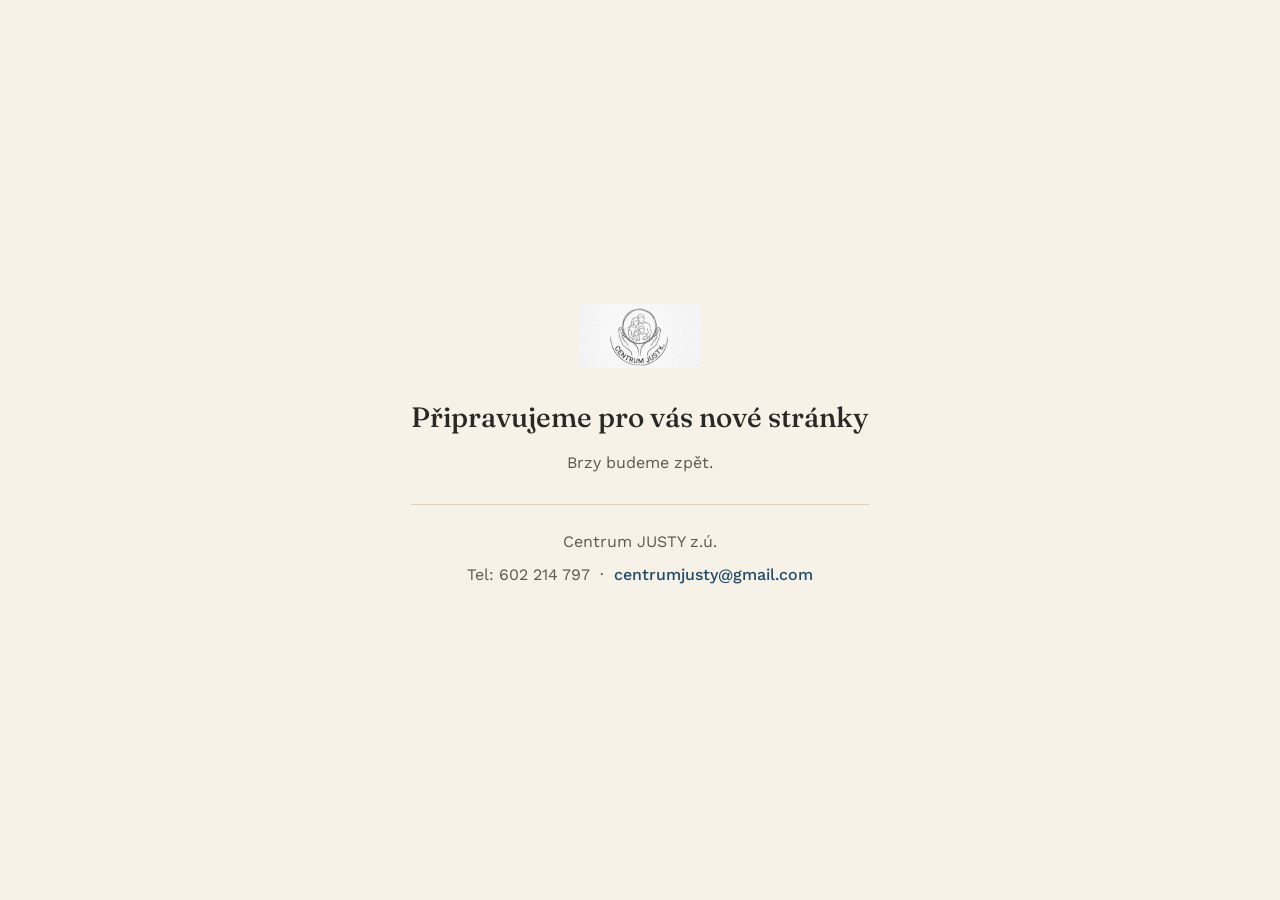
==== commit 7f672613: "Add files via upload" ====
--- a/index.html
+++ b/index.html
@@ -5,340 +5,35 @@
 <title>Centrum JUSTY z.ú.</title>
 <meta name="viewport" content="width=device-width, initial-scale=1">
 <link rel="preconnect" href="https://fonts.googleapis.com">
-<link href="https://fonts.googleapis.com/css2?family=Fraunces:opsz,wght@9..144,400;9..144,500;9..144,600&family=Work+Sans:wght@400;500;600&display=swap" rel="stylesheet">
-<link rel="stylesheet" href="assets/style.css">
+<link href="https://fonts.googleapis.com/css2?family=Fraunces:opsz,wght@9..144,500;9..144,600&family=Work+Sans:wght@400;500&display=swap" rel="stylesheet">
+<style>
+  :root{
+    --cream:#F7F2E7;
+    --ink:#2A2924;
+    --ink-soft:#5A574C;
+    --terracotta:#2F6690;
+    --terracotta-dark:#1F4A69;
+    --line:#DED2B4;
+  }
+  *{box-sizing:border-box;}
+  body{margin:0;min-height:100vh;display:flex;align-items:center;justify-content:center;background:var(--cream);color:var(--ink);font-family:'Work Sans',sans-serif;text-align:center;padding:32px;}
+  .box{max-width:480px;}
+  .box img{height:64px;margin-bottom:28px;}
+  h1{font-family:'Fraunces',serif;font-weight:500;font-size:28px;margin:0 0 16px;color:var(--ink);}
+  p{font-size:16px;color:var(--ink-soft);line-height:1.6;margin:0 0 8px;}
+  .contact{margin-top:28px;padding-top:24px;border-top:1px solid var(--line);font-size:14px;color:var(--ink-soft);}
+  .contact a{color:var(--terracotta-dark);text-decoration:none;font-weight:500;}
+</style>
 </head>
 <body>
-
-<header>
-  <div class="wrap headrow">
-    <a href="index.html" class="brand"><img src="assets/logo.png" alt="logo"><span>Centrum JUSTY z.ú.</span></a>
-    <nav>
-      <div class="has-dropdown">
-        <a href="o-nas.html" class="drop-trigger">O nás<span class="caret">⌄</span></a>
-        <div class="dropdown">
-          <div class="dropdown-inner">
-            <a href="o-nas.html#kdo-jsme">Kdo jsme</a>
-            <a href="o-nas.html#poslani">Poslání</a>
-            <a href="o-nas.html#komu-sluzby">Komu jsou naše služby určeny</a>
-            <a href="o-nas.html#zasady">Zásady</a>
-            <a href="o-nas.html#nas-tym">Náš tým</a>
-            <a href="o-nas.html#eticky-kodex">Etický kodex</a>
-          </div>
-        </div>
-      </div>
-      <div class="has-dropdown">
-        <a href="aktivity-projekty.html" class="drop-trigger">Aktivity/Projekty<span class="caret">⌄</span></a>
-        <div class="dropdown">
-          <div class="dropdown-inner">
-            <a href="aktivity-projekty.html#pestounska-pece">Pěstounská péče</a>
-            <a href="aktivity-projekty.html#osvojeni">Osvojení</a>
-            <a href="aktivity-projekty.html#sluzby-pestounske-rodiny">Služby pro pěstounské rodiny</a>
-            <a href="aktivity-projekty.html#nad-ramec-dohod">Nad rámec dohod</a>
-            <a href="aktivity-projekty.html#asistovane-kontakty">Asistované kontakty dítěte s rodiči a blízkými osobami</a>
-          </div>
-        </div>
-      </div>
-      <div class="has-dropdown">
-        <a href="kontakt.html" class="drop-trigger">Kontakt<span class="caret">⌄</span></a>
-        <div class="dropdown">
-          <div class="dropdown-inner">
-            <a href="kontakt.html#kontakt">Kontakt</a>
-            <a href="kontakt.html#jak-se-dostanete">Jak se k nám dostanete</a>
-            <a href="jak-to-u-nas-vypada.html">Jak to u nás vypadá</a>
-          </div>
-        </div>
-      </div>
-    </nav>
-    <a class="cta hidden-temp" href="#darovat">Chci darovat</a>
-  </div>
-</header>
-
-<section>
-  <div class="wrap">
-    <div class="intro-split">
-      <div class="intro-text-col">
-        <p class="intro-text">Jsme nezisková organizace, která poskytuje komplexní podporu pěstounským rodinám.</p>
-        <p class="intro-text">Podílíme se na propagaci náhradní rodinné péče a organizujeme přednášky pro širokou veřejnost zaměřené na výchovu a vývoj dětí, vztahy a komunikaci v rodině.</p>
-      </div>
-      <div class="intro-media">
-        <img src="assets/foto/titulka.jpg" alt="Centrum JUSTY z.ú.">
-      </div>
-    </div>
-    <div class="capacity-cta">
-      <p>Máme volné kapacity pro klienty</p>
-      <a class="cta" href="#poptavka">Kontaktujte nás zde</a>
+  <div class="box">
+    <img src="assets/logo.png" alt="Centrum JUSTY z.ú.">
+    <h1>Připravujeme pro vás nové stránky</h1>
+    <p>Brzy budeme zpět.</p>
+    <div class="contact">
+      <p>Centrum JUSTY z.ú.</p>
+      <p>Tel: 602 214 797 &nbsp;·&nbsp; <a href="mailto:centrumjusty@gmail.com">centrumjusty@gmail.com</a></p>
     </div>
   </div>
-</section>
-
-<div class="hero">
-  <div class="hero-left">
-    <h1>Příběhy</h1>
-    <ul class="story-links">
-      <li><a href="#pribeh-lucinka">Příběh dvanáctileté Lucinky<span>→</span></a></li>
-      <li><a href="#pribeh-manzele">Příběh manželů, kteří si svůj sen o pěstounství nesou celý život<span>→</span></a></li>
-      <li><a href="#pribeh-zeleny">Příběh o tom, že rodinu netvoří jen biologické pouto<span>→</span></a></li>
-    </ul>
-    <div class="hero-ctas">
-      <a class="cta hidden-temp" href="#darovat">Chci darovat</a>
-      <a class="btn-outline" href="#">Chci se stát pěstounem</a>
-    </div>
-  </div>
-</div>
-
-<section id="darovat" class="projects hidden-temp">
-  <div class="wrap">
-    <div class="donate-card">
-      <div class="donate-head">
-        <div class="qr-badge">
-          <svg viewBox="0 0 24 24" fill="none" xmlns="http://www.w3.org/2000/svg">
-            <rect x="2" y="2" width="8" height="8" rx="1" stroke="#2F6690" stroke-width="1.6"/>
-            <rect x="14" y="2" width="8" height="8" rx="1" stroke="#2F6690" stroke-width="1.6"/>
-            <rect x="2" y="14" width="8" height="8" rx="1" stroke="#2F6690" stroke-width="1.6"/>
-            <rect x="15" y="15" width="2.4" height="2.4" fill="#2F6690"/>
-            <rect x="19.5" y="15" width="2.4" height="2.4" fill="#2F6690"/>
-            <rect x="15" y="19.5" width="2.4" height="2.4" fill="#2F6690"/>
-            <rect x="19.5" y="19.5" width="2.4" height="2.4" fill="#2F6690"/>
-          </svg>
-        </div>
-        <div>
-          <h3>Platba bankovním převodem</h3>
-          <p>Zvolte projekt a částku. Zobrazíme správné číslo účtu, variabilní symbol i QR kód pro platbu v mobilním bankovnictví.</p>
-        </div>
-      </div>
-
-      <div class="donate-step">
-        <span class="step-num">1</span>
-        <div class="step-body">
-          <label for="donate-project">Vyberte projekt či službu, kterou chcete podpořit</label>
-          <select id="donate-project" onchange="document.getElementById('donate-vs').textContent=this.selectedOptions[0].dataset.vs;">
-            <option value="obecna" data-vs="1">Obecná podpora organizace</option>
-            <option value="pestouni" data-vs="2">Podpora pěstounských rodin</option>
-            <option value="vzdelavani" data-vs="3">Vzdělávání pěstounů</option>
-            <option value="pece" data-vs="4">Dlouhodobá péče o děti</option>
-          </select>
-        </div>
-      </div>
-
-      <div class="donate-step">
-        <span class="step-num">2</span>
-        <div class="step-body">
-          <label for="donate-amount">Zvolte částku, jakou chcete darovat</label>
-          <select id="donate-amount" onchange="document.getElementById('donate-sum').textContent=Number(this.value).toLocaleString('cs-CZ')+' Kč';">
-            <option value="200">200 Kč</option>
-            <option value="500">500 Kč</option>
-            <option value="1000" selected>1 000 Kč</option>
-            <option value="2000">2 000 Kč</option>
-            <option value="5000">5 000 Kč</option>
-            <option value="10000">10 000 Kč</option>
-          </select>
-        </div>
-      </div>
-
-      <div class="donate-step">
-        <span class="step-num">3</span>
-        <div class="step-body">
-          <p class="step-label">Odešlete Váš dar pomocí těchto platebních údajů</p>
-          <div class="donate-details">
-            <div class="donate-fields">
-              <div><span class="field-label">Číslo účtu</span><span class="field-value" id="donate-account">1496624005 / 5500</span></div>
-              <div><span class="field-label">Variabilní symbol</span><span class="field-value" id="donate-vs">1</span></div>
-              <div><span class="field-label">Částka</span><span class="field-value" id="donate-sum">1 000 Kč</span></div>
-            </div>
-            <div class="qr-placeholder" aria-hidden="true">
-              <svg viewBox="0 0 29 29" xmlns="http://www.w3.org/2000/svg">
-                <rect width="29" height="29" fill="#fff"/>
-                <path d="M0 0h7v7h-7zM9 0h1v1h-1zM11 0h3v1h-3zM16 0h1v3h-1zM22 0h7v7h-7zM2 2h3v3h-3zM9 2h1v3h-1zM12 2h1v1h-1zM14 2h1v1h-1zM18 2h1v1h-1zM24 2h3v3h-3zM10 4h1v1h-1zM13 4h2v1h-2zM19 4h2v3h-2zM9 6h1v1h-1zM12 6h3v1h-3zM17 6h1v1h-1zM0 9h1v3h-1zM3 9h2v1h-2zM7 9h2v1h-2zM11 9h1v3h-1zM13 9h1v1h-1zM16 9h4v1h-4zM22 9h2v2h-2zM26 9h3v1h-3zM2 11h1v3h-1zM5 11h1v1h-1zM9 11h1v4h-1zM15 11h1v3h-1zM18 11h2v1h-2zM21 11h1v4h-1zM24 11h1v1h-1zM27 11h1v3h-1zM0 13h1v1h-1zM7 13h2v1h-2zM12 13h2v1h-2zM17 13h1v3h-1zM19 13h1v1h-1zM23 13h1v3h-1zM25 13h2v1h-2zM3 14h4v1h-4zM13 14h2v3h-2zM0 15h1v3h-1zM8 15h1v3h-1zM10 15h1v1h-1zM19 15h2v1h-2zM22 15h1v1h-1zM26 15h2v2h-2zM3 16h2v1h-2zM6 16h1v3h-1zM11 16h2v1h-2zM16 16h1v3h-1zM18 16h1v3h-1zM24 16h1v3h-1zM2 18h1v3h-1zM4 18h1v1h-1zM9 18h2v1h-2zM12 18h1v1h-1zM20 18h2v1h-2zM23 18h1v3h-1zM26 18h1v1h-1zM0 19h1v1h-1zM7 19h1v3h-1zM13 19h3v1h-3zM19 19h1v3h-1zM27 19h2v1h-2zM3 20h1v1h-1zM10 20h2v1h-2zM21 20h1v1h-1zM25 20h1v3h-1zM0 22h7v7h-7zM9 22h1v2h-1zM11 22h1v3h-1zM13 22h2v1h-2zM17 22h2v1h-2zM20 22h1v3h-1zM22 22h7v7h-7zM2 24h3v3h-3zM12 24h1v3h-1zM14 24h3v1h-3zM18 24h1v3h-1zM24 24h3v3h-3zM9 25h1v1h-1zM10 26h1v1h-1zM14 26h1v2h-1zM16 26h1v2h-1zM9 27h2v1h-2z" fill="#1F4A69"/>
-              </svg>
-            </div>
-          </div>
-          <a href="mailto:centrumjusty@gmail.com?subject=Potvrzeni%20o%20daru" class="donate-link">Chci získat potvrzení o daru</a>
-        </div>
-      </div>
-    </div>
-  </div>
-</section>
-
-<section id="poptavka">
-  <div class="wrap">
-    <div class="donate-card">
-      <div class="donate-head">
-        <div class="qr-badge">
-          <svg viewBox="0 0 24 24" fill="none" xmlns="http://www.w3.org/2000/svg">
-            <rect x="2" y="4" width="20" height="16" rx="2" stroke="#2F6690" stroke-width="1.6"/>
-            <path d="M3 6l9 7 9-7" stroke="#2F6690" stroke-width="1.6" stroke-linecap="round" stroke-linejoin="round"/>
-          </svg>
-        </div>
-        <div>
-          <h3>Kontaktujte nás</h3>
-          <p>Vyplňte formulář a ozveme se vám zpět. Zprávu odešleme na centrumjusty@gmail.com.</p>
-        </div>
-      </div>
-
-      <form id="poptavka-form" class="poptavka-form">
-        <input type="hidden" name="access_key" value="a951c080-5f55-45cc-844b-e0aa339f17e7">
-        <input type="hidden" name="subject" value="Nová poptávka z webu Centrum JUSTY z.ú.">
-        <input type="hidden" name="from_name" value="Web Centrum JUSTY z.ú.">
-        <input type="checkbox" name="botcheck" style="display:none" tabindex="-1" autocomplete="off">
-
-        <div class="form-grid">
-          <div class="form-field">
-            <label for="p-jmeno">Jméno</label>
-            <input type="text" id="p-jmeno" name="Jméno" required>
-          </div>
-          <div class="form-field">
-            <label for="p-prijmeni">Příjmení</label>
-            <input type="text" id="p-prijmeni" name="Příjmení" required>
-          </div>
-          <div class="form-field">
-            <label for="p-telefon">Telefon</label>
-            <input type="tel" id="p-telefon" name="Telefon" required>
-          </div>
-          <div class="form-field">
-            <label for="p-email">E-mail</label>
-            <input type="email" id="p-email" name="E-mail" required>
-          </div>
-          <div class="form-field">
-            <label for="p-trvale">Bydliště trvalé</label>
-            <input type="text" id="p-trvale" name="Bydliště trvalé" required>
-          </div>
-          <div class="form-field">
-            <label for="p-fakticke">Bydliště faktické</label>
-            <input type="text" id="p-fakticke" name="Bydliště faktické">
-          </div>
-        </div>
-
-        <button type="submit" class="cta" style="margin-top:22px;">Odeslat</button>
-        <p id="poptavka-status" class="donate-note"></p>
-      </form>
-    </div>
-  </div>
-</section>
-
-<section>
-  <div class="wrap intro-wrap">
-    <div class="member">
-      <img src="assets/asociace-dite-rodina-logo.png" alt="Člen asociace Dítě a Rodina" class="member-logo">
-      <p>Centrum JUSTY z.ú. je členem Asociace Dítě a Rodina, z. s. Asociace je sdružením respektovaných neziskových organizací působících v oblasti náhradní rodinné péče. Svými aktivitami naplňují přání, aby každé dítě mohlo vyrůstat v rodinném prostředí. Pomáhají především ohroženým dětem, které se ocitly v obtížné životní situaci.</p>
-    </div>
-  </div>
-</section>
-
-<section class="projects">
-  <div class="wrap">
-    <div class="section-head">
-      <div class="kicker">Naším cílem je</div>
-      <h2>Čeho chceme dosáhnout</h2>
-    </div>
-    <ul class="goals">
-      <li>Ochrana práv dítěte a zajištění jeho bezpečí, stability a celkového tělesného, psychického, emocionálního a duchovního rozvoje. Usilujeme o to, aby každé dítě vyrůstalo v bezpečném, stabilním a podnětném rodinném prostředí, které respektuje jeho individuální potřeby.</li>
-      <li>Aby dítě znalo svůj životní příběh, a pokud to bude v jeho zájmu, aby byl budován a posilován vztah mezi dítětem a jeho původní rodinou s ohledem na jeho potřeby a bezpečí.</li>
-      <li>Nalézat ve spolupráci a propojení s jednotlivými subjekty SPOD takové řešení situace ohroženého dítěte, které je vzhledem k dostupným možnostem v nejlepším zájmu ohroženého dítěte.</li>
-      <li>Zajištění dostatečné podpory a odborné pomoci cílovým skupinám k naplňování výše uvedených cílů.</li>
-      <li>Zajištění bezpečného a důvěrného prostředí pro konzultace s cílovou skupinou.</li>
-      <li>Zvyšování zájmu široké veřejnosti o téma náhradní rodinné péče prostřednictvím šíření osvěty.</li>
-    </ul>
-  </div>
-</section>
-
-<section id="pribehy">
-  <div class="wrap">
-    <div class="section-head">
-      <div class="kicker">Příběhy rodin</div>
-      <h2>Skutečné příběhy, které nás posouvají</h2>
-    </div>
-
-    <div class="story-row">
-      <div class="story-photo">
-        <img src="assets/foto/foto-lucinka.jpg" alt="Příběh dvanáctileté Lucinky">
-      </div>
-      <article id="pribeh-lucinka" class="story-full story-full-in-row">
-        <h3>Příběh dvanáctileté Lucinky</h3>
-        <p>Lucinka je dvanáctiletá dívka, která si v útlém věku prošla mimořádně těžkými životními zkouškami. Před dvěma lety jí náhle zemřel tatínek a před několika měsíci přišla také po těžké nemoci o maminku. Během krátké doby tak ztratila oba své rodiče a ocitla se v situaci, kterou si žádné dítě nezaslouží zažít.</p>
-        <p>Přesto nezůstala sama. Bezpečný domov a láskyplné zázemí jí poskytla její nevlastní sestra, která se rozhodla převzít odpovědnost za její výchovu a přijala Lucinku do pěstounské péče. Společně nyní budují nový domov, učí se žít s bolestnou ztrátou a hledají cestu k nové životní stabilitě.</p>
-        <p>Lucinka je citlivá, vnímavá a statečná dívka. Přestože se stále vyrovnává se ztrátou svých nejbližších, postupně znovu nachází pocit bezpečí a jistoty. Důležitou roli v jejím životě hraje podpora sestry, širší rodiny i odborníků, kteří rodinu na této náročné cestě doprovázejí.</p>
-        <p>Tento příběh připomíná, jak významnou roli mohou sehrát příbuzní pěstouni, kteří dítěti v těžké životní situaci nabídnou kontinuitu vztahů, blízkost a naději do budoucna.</p>
-      </article>
-    </div>
-
-    <div class="story-row">
-      <div class="story-photo">
-        <img src="assets/foto/foto-manzele.jpg" alt="Příběh manželů, kteří si svůj sen o pěstounství nesou celý život">
-      </div>
-      <article id="pribeh-manzele" class="story-full story-full-in-row">
-        <h3>Příběh manželů, kteří si svůj sen o pěstounství nesou celý život</h3>
-        <p>Manželé vychovali tři vlastní děti, které jsou dnes již dospělé a vedou své samostatné životy. Přestože jejich rodičovská cesta byla naplněná, už před více než 35 lety mezi sebou vedli rozhovor, který jim zůstal v srdci po celý život – jednou by chtěli otevřít svůj domov dítěti, které nemůže vyrůstat ve své původní rodině.</p>
-        <p>V období, kdy vychovávali své děti, věděli, že jejich čas ještě přijde. Myšlenka na pěstounství je ale nikdy neopustila. Jakmile jejich děti dospěly a osamostatnily se, rozhodli se svůj dlouholetý sen proměnit ve skutečnost. Absolvovali přípravy pro budoucí pěstouny, prošli celým procesem odborného posouzení a s velkým odhodláním se připravili na příchod dítěte do své rodiny.</p>
-        <p>Dnes stojí na prahu nové životní etapy. Mají připravený domov, otevřené srdce i bohaté rodičovské zkušenosti. S trpělivostí a pokorou čekají na dítě, kterému budou moci nabídnout bezpečí, přijetí a stabilní rodinné zázemí.</p>
-        <p>Je nám ctí být této rodině na jejich cestě průvodcem a poskytovat jim doprovázení v období očekávání i v budoucí pěstounské péči. Jejich příběh je krásnou připomínkou toho, že pomáhat dětem lze v různých životních etapách a že některé sny mají svou sílu i po mnoha desetiletích.</p>
-      </article>
-    </div>
-
-    <div class="story-row">
-      <div class="story-photo">
-        <img src="assets/foto/foto-synove.jpg" alt="Příběh o tom, že rodinu netvoří jen biologické pouto">
-      </div>
-      <article id="pribeh-zeleny" class="story-full story-full-in-row">
-        <h3>Příběh o tom, že rodinu netvoří jen biologické pouto</h3>
-        <p>Když se pan Zelený, po několika letech života sám staral o svého syna, potkal partnerku, která vychovávala stejně starého chlapce. Jejich vztah se postupně prohluboval, až se rozhodli spojit své domácnosti a vytvořit společnou rodinu. Oba chlapci si na sebe zvykli a začali vyrůstat jako bratři. Sdíleli každodenní radosti, školní starosti i společné zážitky.</p>
-        <p>Po několika letech však přišla nečekaná životní změna. Partnerka od rodiny odešla a svého syna zanechala v péči pana Zeleného. Pro chlapce to byla velmi bolestná situace, ale jedno měl jisté – v rodině, kterou znal a kde se cítil bezpečně, mohl zůstat.</p>
-        <p>Pan Zelený neváhal. Věděl, že chlapec potřebuje stabilitu, jistotu a člověka, který za ním bude stát. Rozhodl se proto podniknout všechny potřebné kroky, aby mohl o syna své bývalé partnerky pečovat i nadále. Přijal ho do pěstounské péče a převzal za něj plnou rodičovskou odpovědnost.</p>
-        <p>Dnes oba chlapci dál vyrůstají společně pod jednou střechou. Přestože nejsou biologickými sourozenci, jejich vztah je pevný a přirozený. Pan Zelený chlapcům poskytuje bezpečný domov, podporu a zázemí, které každé dítě potřebuje.</p>
-        <p>Jejich příběh ukazuje, že skutečné rodičovství není založeno pouze na pokrevním příbuzenství. Někdy vzniká z každodenní péče, odpovědnosti a rozhodnutí být dítěti nablízku i v těch nejtěžších chvílích. Jsme rádi, že můžeme tuto rodinu doprovázet na jejich společné cestě a být svědky toho, jak silné mohou být vztahy postavené na důvěře, lásce a vzájemném přijetí.</p>
-      </article>
-    </div>
-  </div>
-</section>
-
-<footer>
-  <div class="wrap">
-    <div>
-      <h3>Centrum JUSTY z.ú.</h3>
-      <p>K Horkám 19/21<br>Praha 10 – Hostivař</p>
-    </div>
-    <div>
-      <h3>Kontakt</h3>
-      <p>Tel: 602 214 797<br>centrumjusty@gmail.com<br>IDDS: 48hswgb</p>
-    </div>
-    <div>
-      <h3>Navigace</h3>
-      <p><a href="o-nas.html">O nás</a><br><a href="aktivity-projekty.html">Aktivity/Projekty</a><br><a href="#pribehy">Příběhy rodin</a><br><a href="kontakt.html">Kontakt</a></p>
-    </div>
-  </div>
-  <div class="foot-bottom wrap">© 2026 Centrum JUSTY z.ú. — sociálně-právní ochrana dětí v Praze a Středočeském kraji</div>
-</footer>
-
-<script>
-  var poptavkaForm = document.getElementById('poptavka-form');
-  if (poptavkaForm) {
-    poptavkaForm.addEventListener('submit', function (e) {
-      e.preventDefault();
-      var status = document.getElementById('poptavka-status');
-      var submitBtn = poptavkaForm.querySelector('button[type="submit"]');
-      status.textContent = 'Odesílám…';
-      submitBtn.disabled = true;
-      fetch('https://api.web3forms.com/submit', {
-        method: 'POST',
-        headers: { 'Accept': 'application/json' },
-        body: new FormData(poptavkaForm)
-      })
-        .then(function (r) { return r.json(); })
-        .then(function (result) {
-          submitBtn.disabled = false;
-          if (result.success) {
-            status.textContent = 'Děkujeme, formulář byl odeslán. Ozveme se vám co nejdříve.';
-            poptavkaForm.reset();
-          } else {
-            status.textContent = 'Něco se nepovedlo. Napište nám prosím přímo na centrumjusty@gmail.com.';
-          }
-        })
-        .catch(function () {
-          submitBtn.disabled = false;
-          status.textContent = 'Něco se nepovedlo. Napište nám prosím přímo na centrumjusty@gmail.com.';
-        });
-    });
-  }
-</script>
 </body>
 </html>
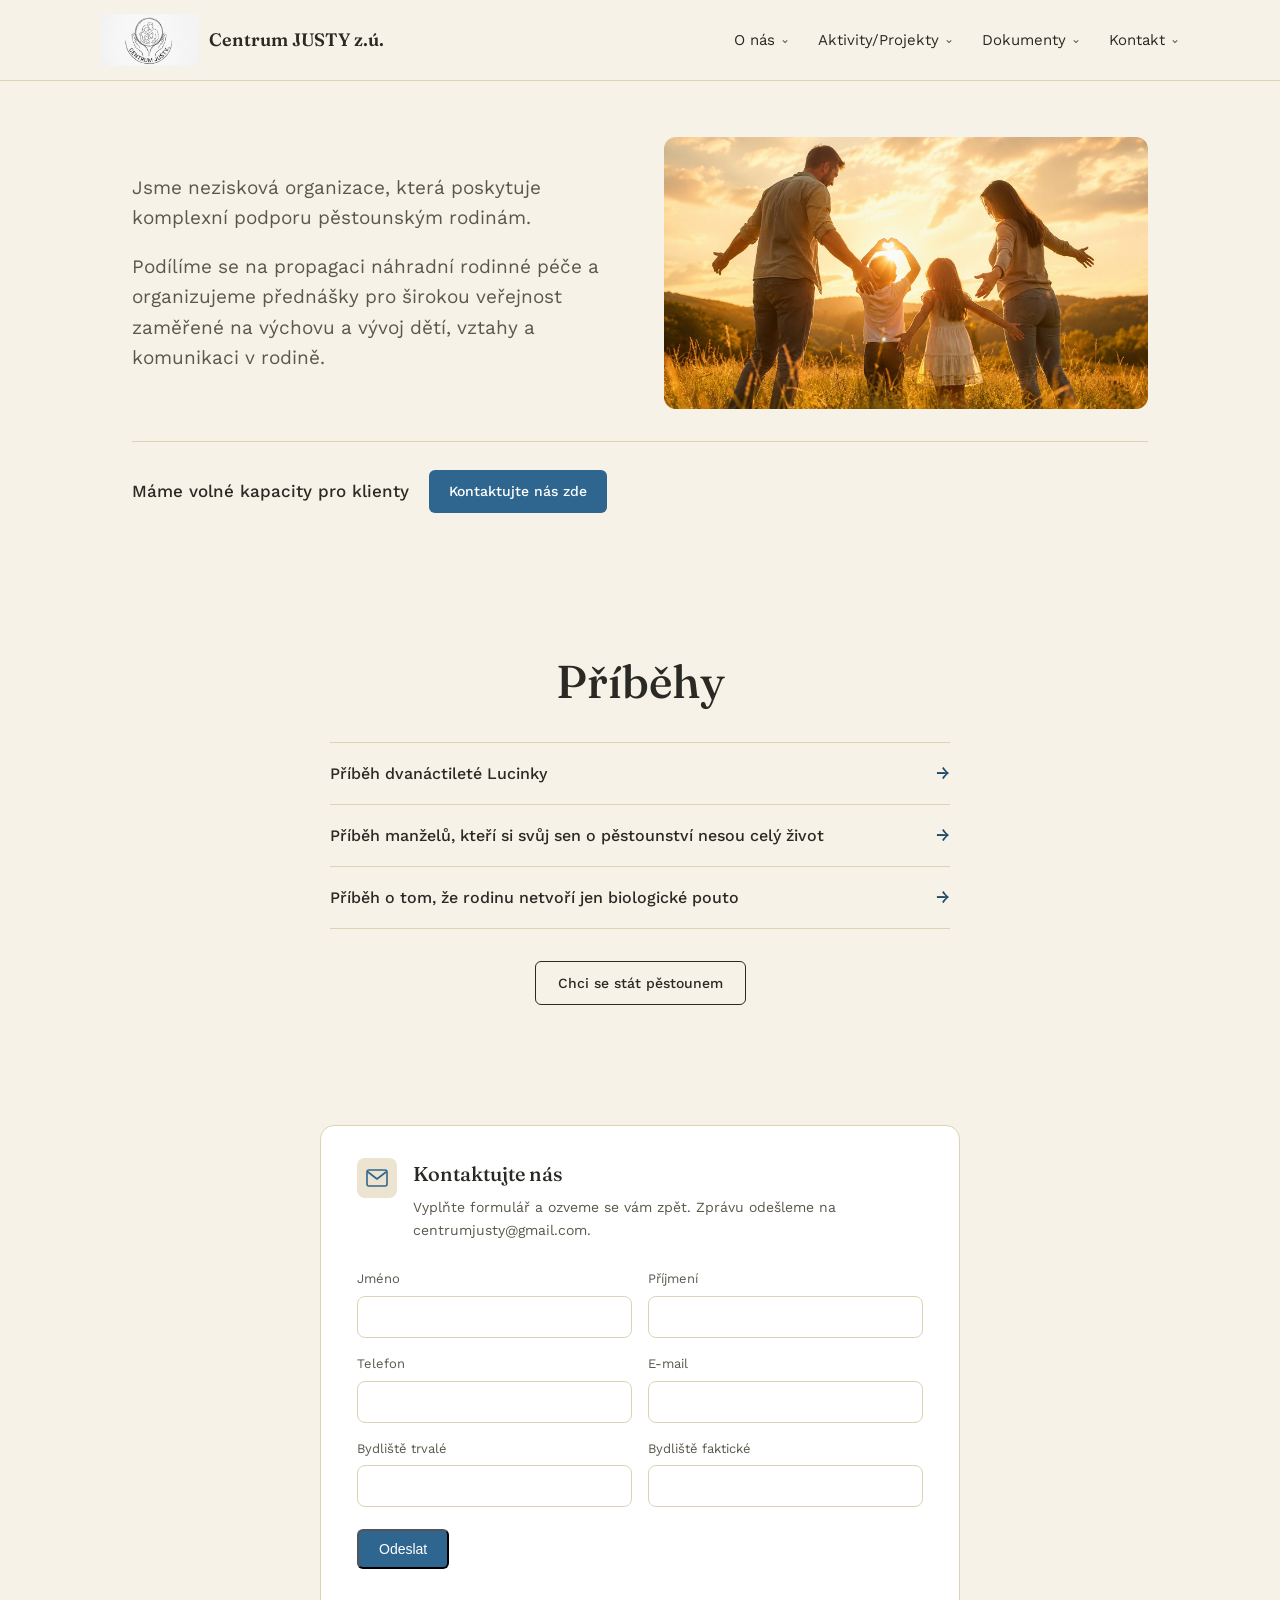
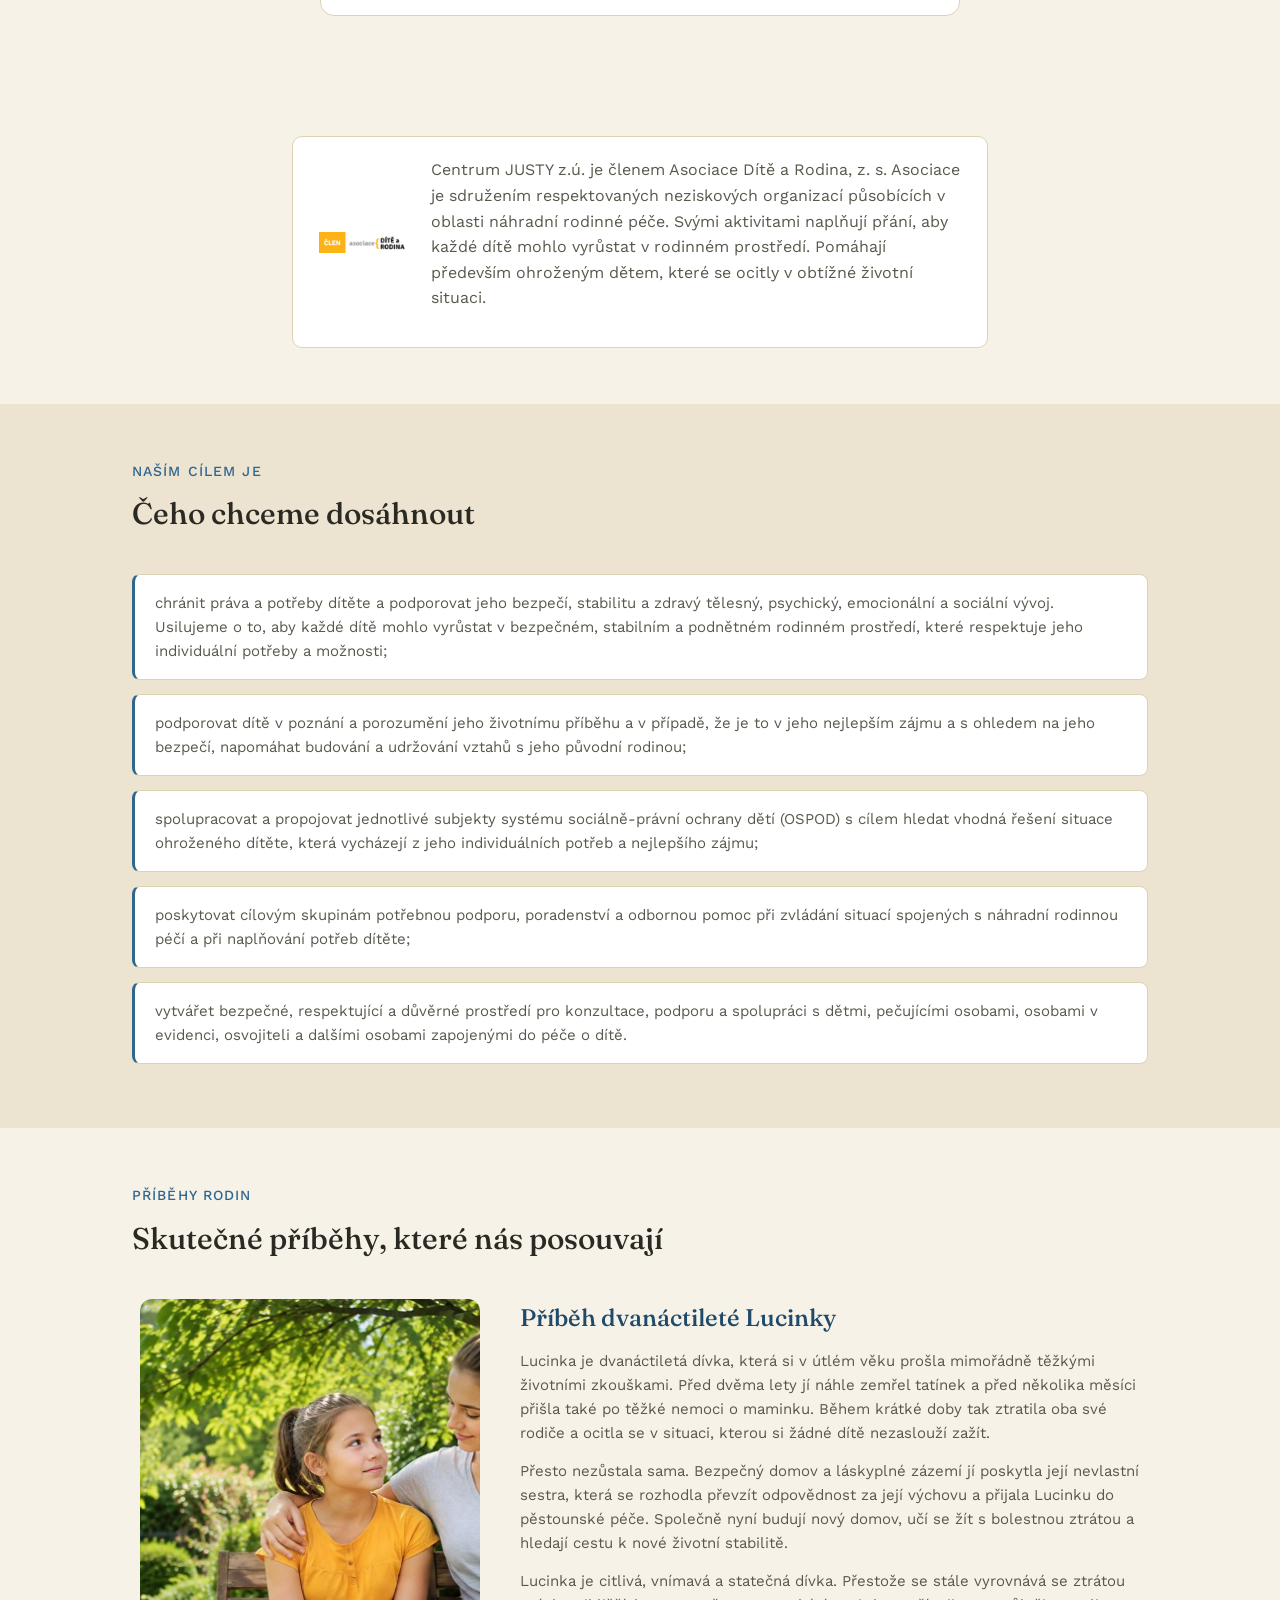
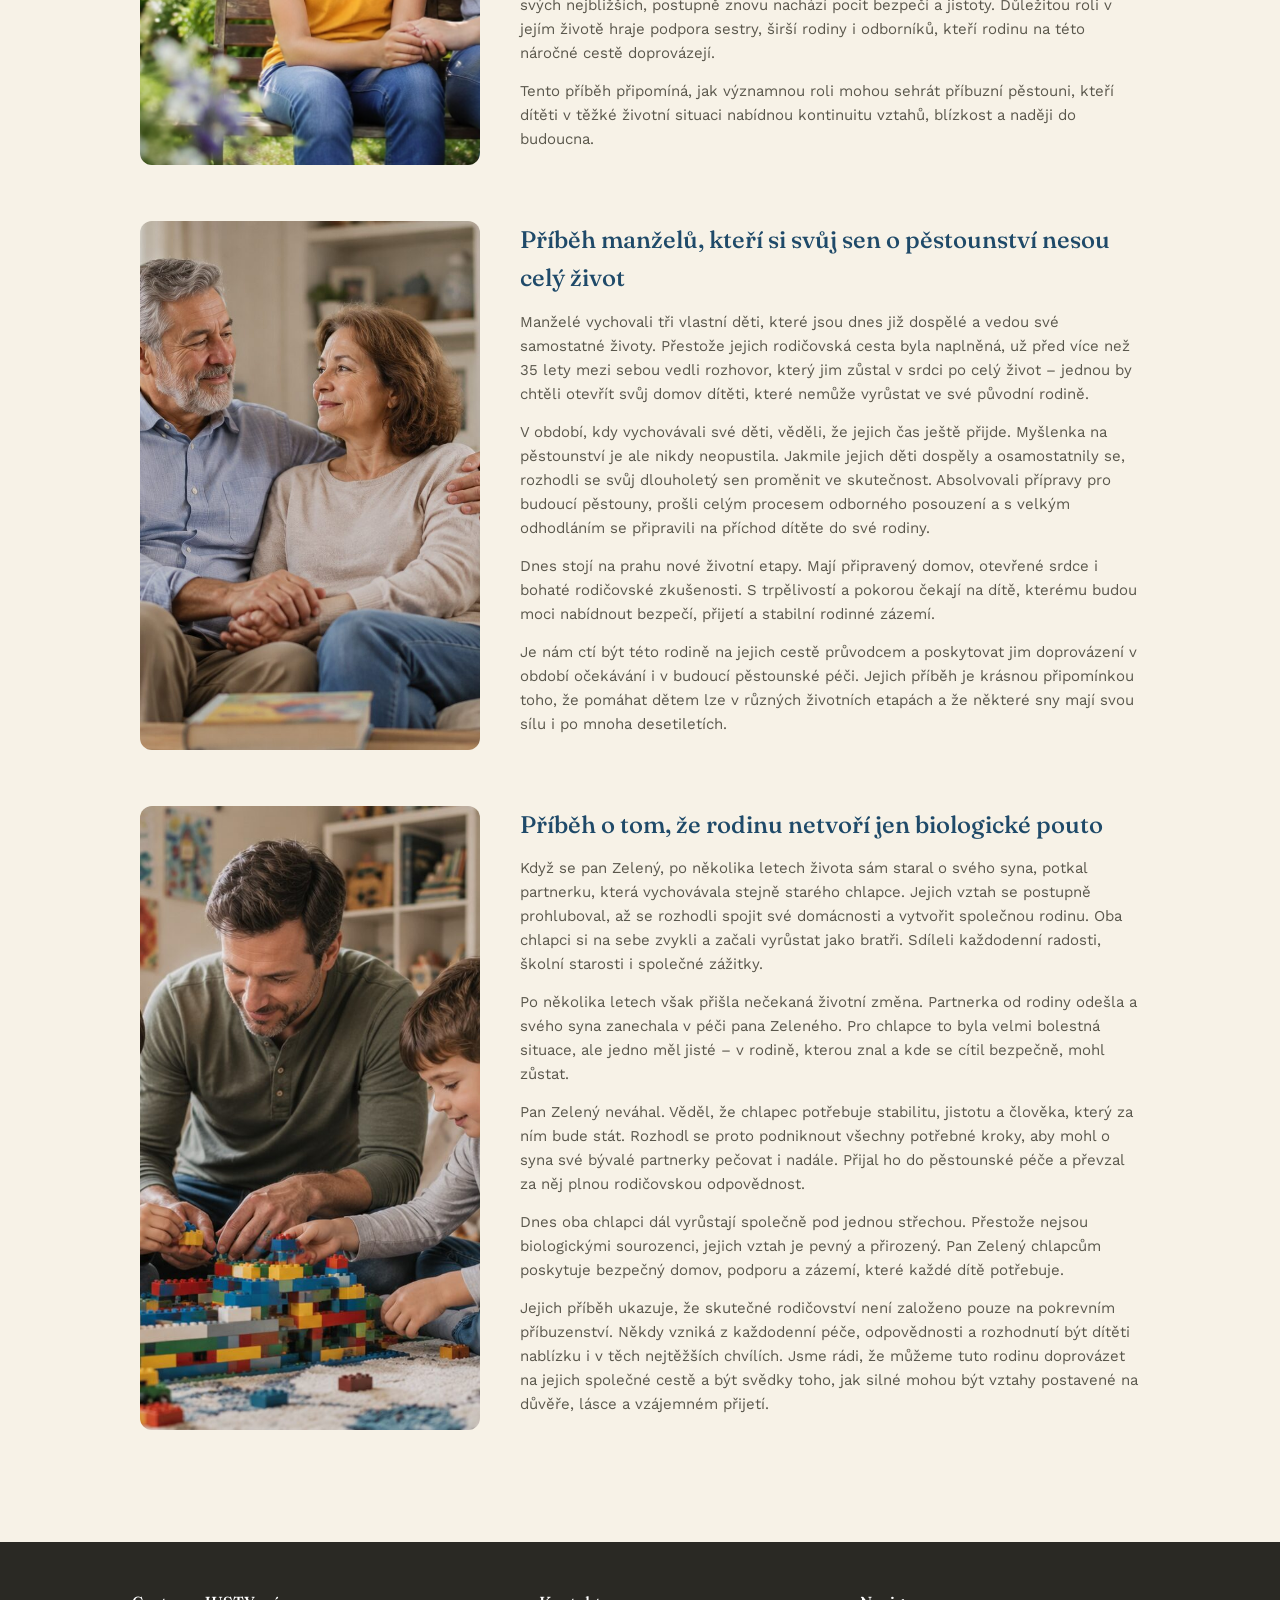
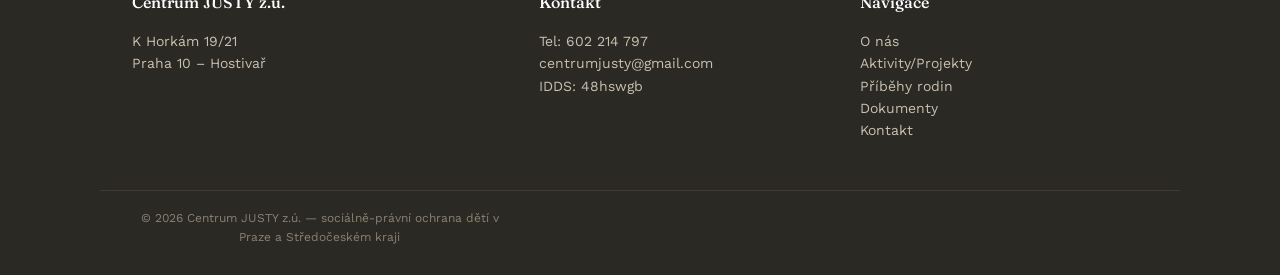
==== commit 142db2bc: "Add files via upload" ====
--- a/index.html
+++ b/index.html
@@ -5,35 +5,354 @@
 <title>Centrum JUSTY z.ú.</title>
 <meta name="viewport" content="width=device-width, initial-scale=1">
 <link rel="preconnect" href="https://fonts.googleapis.com">
-<link href="https://fonts.googleapis.com/css2?family=Fraunces:opsz,wght@9..144,500;9..144,600&family=Work+Sans:wght@400;500&display=swap" rel="stylesheet">
-<style>
-  :root{
-    --cream:#F7F2E7;
-    --ink:#2A2924;
-    --ink-soft:#5A574C;
-    --terracotta:#2F6690;
-    --terracotta-dark:#1F4A69;
-    --line:#DED2B4;
-  }
-  *{box-sizing:border-box;}
-  body{margin:0;min-height:100vh;display:flex;align-items:center;justify-content:center;background:var(--cream);color:var(--ink);font-family:'Work Sans',sans-serif;text-align:center;padding:32px;}
-  .box{max-width:480px;}
-  .box img{height:64px;margin-bottom:28px;}
-  h1{font-family:'Fraunces',serif;font-weight:500;font-size:28px;margin:0 0 16px;color:var(--ink);}
-  p{font-size:16px;color:var(--ink-soft);line-height:1.6;margin:0 0 8px;}
-  .contact{margin-top:28px;padding-top:24px;border-top:1px solid var(--line);font-size:14px;color:var(--ink-soft);}
-  .contact a{color:var(--terracotta-dark);text-decoration:none;font-weight:500;}
-</style>
+<link href="https://fonts.googleapis.com/css2?family=Fraunces:opsz,wght@9..144,400;9..144,500;9..144,600&family=Work+Sans:wght@400;500;600&display=swap" rel="stylesheet">
+<link rel="stylesheet" href="assets/style.css">
 </head>
 <body>
-  <div class="box">
-    <img src="assets/logo.png" alt="Centrum JUSTY z.ú.">
-    <h1>Připravujeme pro vás nové stránky</h1>
-    <p>Brzy budeme zpět.</p>
-    <div class="contact">
-      <p>Centrum JUSTY z.ú.</p>
-      <p>Tel: 602 214 797 &nbsp;·&nbsp; <a href="mailto:centrumjusty@gmail.com">centrumjusty@gmail.com</a></p>
-    </div>
-  </div>
+
+<header>
+  <div class="wrap headrow">
+    <a href="index.html" class="brand"><img src="assets/logo.png" alt="logo"><span>Centrum JUSTY z.ú.</span></a>
+    <button class="nav-toggle" type="button" aria-label="Menu" aria-expanded="false" aria-controls="main-nav"><span></span><span></span><span></span></button>
+    <nav id="main-nav">
+      <div class="has-dropdown">
+        <a href="o-nas.html" class="drop-trigger">O nás<span class="caret">⌄</span></a>
+        <div class="dropdown">
+          <div class="dropdown-inner">
+            <a href="o-nas.html#kdo-jsme">Kdo jsme</a>
+            <a href="o-nas.html#poslani">Poslání</a>
+            <a href="o-nas.html#komu-sluzby">Komu jsou naše služby určeny</a>
+            <a href="o-nas.html#zasady">Zásady</a>
+            <a href="o-nas.html#nas-tym">Náš tým</a>
+            <a href="o-nas.html#eticky-kodex">Etický kodex</a>
+          </div>
+        </div>
+      </div>
+      <div class="has-dropdown">
+        <a href="aktivity-projekty.html" class="drop-trigger">Aktivity/Projekty<span class="caret">⌄</span></a>
+        <div class="dropdown">
+          <div class="dropdown-inner">
+            <a href="aktivity-projekty.html#pestounska-pece">Pěstounská péče</a>
+            <a href="aktivity-projekty.html#doprovazeni">Doprovázení</a>
+            <a href="aktivity-projekty.html#vzdelavani">Vzdělávání</a>
+            <a href="aktivity-projekty.html#dlouhodoba-pece">Dlouhodobá péče</a>
+            <a href="aktivity-projekty.html#asistovane-kontakty">Asistované kontakty dítěte s rodiči a blízkými osobami</a>
+            <a href="aktivity-projekty.html#osvojeni">Osvojení</a>
+            <a href="aktivity-projekty.html#nad-ramec-dohod">Nad rámec dohod</a>
+          </div>
+        </div>
+      </div>
+      <div class="has-dropdown">
+        <a href="dokumenty.html" class="drop-trigger">Dokumenty<span class="caret">⌄</span></a>
+        <div class="dropdown">
+          <div class="dropdown-inner">
+            <a href="assets/dokumenty/gdpr-klienti.pdf" target="_blank" rel="noopener">GDPR – klienti</a>
+            <a href="assets/dokumenty/gdpr-ostatni.pdf" target="_blank" rel="noopener">GDPR – ostatní</a>
+            <a href="assets/dokumenty/rozhodnuti-s-potvrzenim-pravni-moci.pdf" target="_blank" rel="noopener">Rozhodnutí s potvrzením právní moci</a>
+            <a href="assets/dokumenty/harmonogram-vzdelavani-psychohygiena.pdf" target="_blank" rel="noopener">Harmonogram vzdělávání – Psychohygiena pěstouna</a>
+          </div>
+        </div>
+      </div>
+      <div class="has-dropdown">
+        <a href="kontakt.html" class="drop-trigger">Kontakt<span class="caret">⌄</span></a>
+        <div class="dropdown">
+          <div class="dropdown-inner">
+            <a href="kontakt.html#kontakt">Kontakt</a>
+            <a href="kontakt.html#jak-se-dostanete">Jak se k nám dostanete</a>
+            <a href="jak-to-u-nas-vypada.html">Jak to u nás vypadá</a>
+          </div>
+        </div>
+      </div>
+    </nav>
+    <a class="cta hidden-temp" href="#darovat">Chci darovat</a>
+  </div>
+</header>
+
+<section>
+  <div class="wrap">
+    <div class="intro-split">
+      <div class="intro-text-col">
+        <p class="intro-text">Jsme nezisková organizace, která poskytuje komplexní podporu pěstounským rodinám.</p>
+        <p class="intro-text">Podílíme se na propagaci náhradní rodinné péče a organizujeme přednášky pro širokou veřejnost zaměřené na výchovu a vývoj dětí, vztahy a komunikaci v rodině.</p>
+      </div>
+      <div class="intro-media">
+        <img src="assets/foto/titulka.jpg" alt="Centrum JUSTY z.ú.">
+      </div>
+    </div>
+    <div class="capacity-cta">
+      <p>Máme volné kapacity pro klienty</p>
+      <a class="cta" href="#poptavka">Kontaktujte nás zde</a>
+    </div>
+  </div>
+</section>
+
+<div class="hero">
+  <div class="hero-left">
+    <h1>Příběhy</h1>
+    <ul class="story-links">
+      <li><a href="#pribeh-lucinka">Příběh dvanáctileté Lucinky<span>→</span></a></li>
+      <li><a href="#pribeh-manzele">Příběh manželů, kteří si svůj sen o pěstounství nesou celý život<span>→</span></a></li>
+      <li><a href="#pribeh-zeleny">Příběh o tom, že rodinu netvoří jen biologické pouto<span>→</span></a></li>
+    </ul>
+    <div class="hero-ctas">
+      <a class="cta hidden-temp" href="#darovat">Chci darovat</a>
+      <a class="btn-outline" href="#">Chci se stát pěstounem</a>
+    </div>
+  </div>
+</div>
+
+<section id="darovat" class="projects hidden-temp">
+  <div class="wrap">
+    <div class="donate-card">
+      <div class="donate-head">
+        <div class="qr-badge">
+          <svg viewBox="0 0 24 24" fill="none" xmlns="http://www.w3.org/2000/svg">
+            <rect x="2" y="2" width="8" height="8" rx="1" stroke="#2F6690" stroke-width="1.6"/>
+            <rect x="14" y="2" width="8" height="8" rx="1" stroke="#2F6690" stroke-width="1.6"/>
+            <rect x="2" y="14" width="8" height="8" rx="1" stroke="#2F6690" stroke-width="1.6"/>
+            <rect x="15" y="15" width="2.4" height="2.4" fill="#2F6690"/>
+            <rect x="19.5" y="15" width="2.4" height="2.4" fill="#2F6690"/>
+            <rect x="15" y="19.5" width="2.4" height="2.4" fill="#2F6690"/>
+            <rect x="19.5" y="19.5" width="2.4" height="2.4" fill="#2F6690"/>
+          </svg>
+        </div>
+        <div>
+          <h3>Platba bankovním převodem</h3>
+          <p>Zvolte projekt a částku. Zobrazíme správné číslo účtu, variabilní symbol i QR kód pro platbu v mobilním bankovnictví.</p>
+        </div>
+      </div>
+
+      <div class="donate-step">
+        <span class="step-num">1</span>
+        <div class="step-body">
+          <label for="donate-project">Vyberte projekt či službu, kterou chcete podpořit</label>
+          <select id="donate-project" onchange="document.getElementById('donate-vs').textContent=this.selectedOptions[0].dataset.vs;">
+            <option value="obecna" data-vs="1">Obecná podpora organizace</option>
+            <option value="pestouni" data-vs="2">Podpora pěstounských rodin</option>
+            <option value="vzdelavani" data-vs="3">Vzdělávání pěstounů</option>
+            <option value="pece" data-vs="4">Dlouhodobá péče o děti</option>
+          </select>
+        </div>
+      </div>
+
+      <div class="donate-step">
+        <span class="step-num">2</span>
+        <div class="step-body">
+          <label for="donate-amount">Zvolte částku, jakou chcete darovat</label>
+          <select id="donate-amount" onchange="document.getElementById('donate-sum').textContent=Number(this.value).toLocaleString('cs-CZ')+' Kč';">
+            <option value="200">200 Kč</option>
+            <option value="500">500 Kč</option>
+            <option value="1000" selected>1 000 Kč</option>
+            <option value="2000">2 000 Kč</option>
+            <option value="5000">5 000 Kč</option>
+            <option value="10000">10 000 Kč</option>
+          </select>
+        </div>
+      </div>
+
+      <div class="donate-step">
+        <span class="step-num">3</span>
+        <div class="step-body">
+          <p class="step-label">Odešlete Váš dar pomocí těchto platebních údajů</p>
+          <div class="donate-details">
+            <div class="donate-fields">
+              <div><span class="field-label">Číslo účtu</span><span class="field-value" id="donate-account">1496624005 / 5500</span></div>
+              <div><span class="field-label">Variabilní symbol</span><span class="field-value" id="donate-vs">1</span></div>
+              <div><span class="field-label">Částka</span><span class="field-value" id="donate-sum">1 000 Kč</span></div>
+            </div>
+            <div class="qr-placeholder" aria-hidden="true">
+              <svg viewBox="0 0 29 29" xmlns="http://www.w3.org/2000/svg">
+                <rect width="29" height="29" fill="#fff"/>
+                <path d="M0 0h7v7h-7zM9 0h1v1h-1zM11 0h3v1h-3zM16 0h1v3h-1zM22 0h7v7h-7zM2 2h3v3h-3zM9 2h1v3h-1zM12 2h1v1h-1zM14 2h1v1h-1zM18 2h1v1h-1zM24 2h3v3h-3zM10 4h1v1h-1zM13 4h2v1h-2zM19 4h2v3h-2zM9 6h1v1h-1zM12 6h3v1h-3zM17 6h1v1h-1zM0 9h1v3h-1zM3 9h2v1h-2zM7 9h2v1h-2zM11 9h1v3h-1zM13 9h1v1h-1zM16 9h4v1h-4zM22 9h2v2h-2zM26 9h3v1h-3zM2 11h1v3h-1zM5 11h1v1h-1zM9 11h1v4h-1zM15 11h1v3h-1zM18 11h2v1h-2zM21 11h1v4h-1zM24 11h1v1h-1zM27 11h1v3h-1zM0 13h1v1h-1zM7 13h2v1h-2zM12 13h2v1h-2zM17 13h1v3h-1zM19 13h1v1h-1zM23 13h1v3h-1zM25 13h2v1h-2zM3 14h4v1h-4zM13 14h2v3h-2zM0 15h1v3h-1zM8 15h1v3h-1zM10 15h1v1h-1zM19 15h2v1h-2zM22 15h1v1h-1zM26 15h2v2h-2zM3 16h2v1h-2zM6 16h1v3h-1zM11 16h2v1h-2zM16 16h1v3h-1zM18 16h1v3h-1zM24 16h1v3h-1zM2 18h1v3h-1zM4 18h1v1h-1zM9 18h2v1h-2zM12 18h1v1h-1zM20 18h2v1h-2zM23 18h1v3h-1zM26 18h1v1h-1zM0 19h1v1h-1zM7 19h1v3h-1zM13 19h3v1h-3zM19 19h1v3h-1zM27 19h2v1h-2zM3 20h1v1h-1zM10 20h2v1h-2zM21 20h1v1h-1zM25 20h1v3h-1zM0 22h7v7h-7zM9 22h1v2h-1zM11 22h1v3h-1zM13 22h2v1h-2zM17 22h2v1h-2zM20 22h1v3h-1zM22 22h7v7h-7zM2 24h3v3h-3zM12 24h1v3h-1zM14 24h3v1h-3zM18 24h1v3h-1zM24 24h3v3h-3zM9 25h1v1h-1zM10 26h1v1h-1zM14 26h1v2h-1zM16 26h1v2h-1zM9 27h2v1h-2z" fill="#1F4A69"/>
+              </svg>
+            </div>
+          </div>
+          <a href="mailto:centrumjusty@gmail.com?subject=Potvrzeni%20o%20daru" class="donate-link">Chci získat potvrzení o daru</a>
+        </div>
+      </div>
+    </div>
+  </div>
+</section>
+
+<section id="poptavka">
+  <div class="wrap">
+    <div class="donate-card">
+      <div class="donate-head">
+        <div class="qr-badge">
+          <svg viewBox="0 0 24 24" fill="none" xmlns="http://www.w3.org/2000/svg">
+            <rect x="2" y="4" width="20" height="16" rx="2" stroke="#2F6690" stroke-width="1.6"/>
+            <path d="M3 6l9 7 9-7" stroke="#2F6690" stroke-width="1.6" stroke-linecap="round" stroke-linejoin="round"/>
+          </svg>
+        </div>
+        <div>
+          <h3>Kontaktujte nás</h3>
+          <p>Vyplňte formulář a ozveme se vám zpět. Zprávu odešleme na centrumjusty@gmail.com.</p>
+        </div>
+      </div>
+
+      <form id="poptavka-form" class="poptavka-form">
+        <input type="hidden" name="access_key" value="a951c080-5f55-45cc-844b-e0aa339f17e7">
+        <input type="hidden" name="subject" value="Nová poptávka z webu Centrum JUSTY z.ú.">
+        <input type="hidden" name="from_name" value="Web Centrum JUSTY z.ú.">
+        <input type="checkbox" name="botcheck" style="display:none" tabindex="-1" autocomplete="off">
+
+        <div class="form-grid">
+          <div class="form-field">
+            <label for="p-jmeno">Jméno</label>
+            <input type="text" id="p-jmeno" name="Jméno" required>
+          </div>
+          <div class="form-field">
+            <label for="p-prijmeni">Příjmení</label>
+            <input type="text" id="p-prijmeni" name="Příjmení" required>
+          </div>
+          <div class="form-field">
+            <label for="p-telefon">Telefon</label>
+            <input type="tel" id="p-telefon" name="Telefon" required>
+          </div>
+          <div class="form-field">
+            <label for="p-email">E-mail</label>
+            <input type="email" id="p-email" name="E-mail" required>
+          </div>
+          <div class="form-field">
+            <label for="p-trvale">Bydliště trvalé</label>
+            <input type="text" id="p-trvale" name="Bydliště trvalé" required>
+          </div>
+          <div class="form-field">
+            <label for="p-fakticke">Bydliště faktické</label>
+            <input type="text" id="p-fakticke" name="Bydliště faktické">
+          </div>
+        </div>
+
+        <button type="submit" class="cta" style="margin-top:22px;">Odeslat</button>
+        <p id="poptavka-status" class="donate-note"></p>
+      </form>
+    </div>
+  </div>
+</section>
+
+<section>
+  <div class="wrap intro-wrap">
+    <div class="member">
+      <img src="assets/asociace-dite-rodina-logo.png" alt="Člen asociace Dítě a Rodina" class="member-logo">
+      <p>Centrum JUSTY z.ú. je členem Asociace Dítě a Rodina, z. s. Asociace je sdružením respektovaných neziskových organizací působících v oblasti náhradní rodinné péče. Svými aktivitami naplňují přání, aby každé dítě mohlo vyrůstat v rodinném prostředí. Pomáhají především ohroženým dětem, které se ocitly v obtížné životní situaci.</p>
+    </div>
+  </div>
+</section>
+
+<section class="projects">
+  <div class="wrap">
+    <div class="section-head">
+      <div class="kicker">Naším cílem je</div>
+      <h2>Čeho chceme dosáhnout</h2>
+    </div>
+    <ul class="goals">
+      <li>chránit práva a potřeby dítěte a podporovat jeho bezpečí, stabilitu a zdravý tělesný, psychický, emocionální a sociální vývoj. Usilujeme o to, aby každé dítě mohlo vyrůstat v bezpečném, stabilním a podnětném rodinném prostředí, které respektuje jeho individuální potřeby a možnosti;</li>
+      <li>podporovat dítě v poznání a porozumění jeho životnímu příběhu a v případě, že je to v jeho nejlepším zájmu a s ohledem na jeho bezpečí, napomáhat budování a udržování vztahů s jeho původní rodinou;</li>
+      <li>spolupracovat a propojovat jednotlivé subjekty systému sociálně-právní ochrany dětí (OSPOD) s cílem hledat vhodná řešení situace ohroženého dítěte, která vycházejí z jeho individuálních potřeb a nejlepšího zájmu;</li>
+      <li>poskytovat cílovým skupinám potřebnou podporu, poradenství a odbornou pomoc při zvládání situací spojených s náhradní rodinnou péčí a při naplňování potřeb dítěte;</li>
+      <li>vytvářet bezpečné, respektující a důvěrné prostředí pro konzultace, podporu a spolupráci s dětmi, pečujícími osobami, osobami v evidenci, osvojiteli a dalšími osobami zapojenými do péče o dítě.</li>
+    </ul>
+  </div>
+</section>
+
+<section id="pribehy">
+  <div class="wrap">
+    <div class="section-head">
+      <div class="kicker">Příběhy rodin</div>
+      <h2>Skutečné příběhy, které nás posouvají</h2>
+    </div>
+
+    <div class="story-row">
+      <div class="story-photo">
+        <img src="assets/foto/foto-lucinka.jpg" alt="Příběh dvanáctileté Lucinky">
+      </div>
+      <article id="pribeh-lucinka" class="story-full story-full-in-row">
+        <h3>Příběh dvanáctileté Lucinky</h3>
+        <p>Lucinka je dvanáctiletá dívka, která si v útlém věku prošla mimořádně těžkými životními zkouškami. Před dvěma lety jí náhle zemřel tatínek a před několika měsíci přišla také po těžké nemoci o maminku. Během krátké doby tak ztratila oba své rodiče a ocitla se v situaci, kterou si žádné dítě nezaslouží zažít.</p>
+        <p>Přesto nezůstala sama. Bezpečný domov a láskyplné zázemí jí poskytla její nevlastní sestra, která se rozhodla převzít odpovědnost za její výchovu a přijala Lucinku do pěstounské péče. Společně nyní budují nový domov, učí se žít s bolestnou ztrátou a hledají cestu k nové životní stabilitě.</p>
+        <p>Lucinka je citlivá, vnímavá a statečná dívka. Přestože se stále vyrovnává se ztrátou svých nejbližších, postupně znovu nachází pocit bezpečí a jistoty. Důležitou roli v jejím životě hraje podpora sestry, širší rodiny i odborníků, kteří rodinu na této náročné cestě doprovázejí.</p>
+        <p>Tento příběh připomíná, jak významnou roli mohou sehrát příbuzní pěstouni, kteří dítěti v těžké životní situaci nabídnou kontinuitu vztahů, blízkost a naději do budoucna.</p>
+      </article>
+    </div>
+
+    <div class="story-row">
+      <div class="story-photo">
+        <img src="assets/foto/foto-manzele.jpg" alt="Příběh manželů, kteří si svůj sen o pěstounství nesou celý život">
+      </div>
+      <article id="pribeh-manzele" class="story-full story-full-in-row">
+        <h3>Příběh manželů, kteří si svůj sen o pěstounství nesou celý život</h3>
+        <p>Manželé vychovali tři vlastní děti, které jsou dnes již dospělé a vedou své samostatné životy. Přestože jejich rodičovská cesta byla naplněná, už před více než 35 lety mezi sebou vedli rozhovor, který jim zůstal v srdci po celý život – jednou by chtěli otevřít svůj domov dítěti, které nemůže vyrůstat ve své původní rodině.</p>
+        <p>V období, kdy vychovávali své děti, věděli, že jejich čas ještě přijde. Myšlenka na pěstounství je ale nikdy neopustila. Jakmile jejich děti dospěly a osamostatnily se, rozhodli se svůj dlouholetý sen proměnit ve skutečnost. Absolvovali přípravy pro budoucí pěstouny, prošli celým procesem odborného posouzení a s velkým odhodláním se připravili na příchod dítěte do své rodiny.</p>
+        <p>Dnes stojí na prahu nové životní etapy. Mají připravený domov, otevřené srdce i bohaté rodičovské zkušenosti. S trpělivostí a pokorou čekají na dítě, kterému budou moci nabídnout bezpečí, přijetí a stabilní rodinné zázemí.</p>
+        <p>Je nám ctí být této rodině na jejich cestě průvodcem a poskytovat jim doprovázení v období očekávání i v budoucí pěstounské péči. Jejich příběh je krásnou připomínkou toho, že pomáhat dětem lze v různých životních etapách a že některé sny mají svou sílu i po mnoha desetiletích.</p>
+      </article>
+    </div>
+
+    <div class="story-row">
+      <div class="story-photo">
+        <img src="assets/foto/foto-synove.jpg" alt="Příběh o tom, že rodinu netvoří jen biologické pouto">
+      </div>
+      <article id="pribeh-zeleny" class="story-full story-full-in-row">
+        <h3>Příběh o tom, že rodinu netvoří jen biologické pouto</h3>
+        <p>Když se pan Zelený, po několika letech života sám staral o svého syna, potkal partnerku, která vychovávala stejně starého chlapce. Jejich vztah se postupně prohluboval, až se rozhodli spojit své domácnosti a vytvořit společnou rodinu. Oba chlapci si na sebe zvykli a začali vyrůstat jako bratři. Sdíleli každodenní radosti, školní starosti i společné zážitky.</p>
+        <p>Po několika letech však přišla nečekaná životní změna. Partnerka od rodiny odešla a svého syna zanechala v péči pana Zeleného. Pro chlapce to byla velmi bolestná situace, ale jedno měl jisté – v rodině, kterou znal a kde se cítil bezpečně, mohl zůstat.</p>
+        <p>Pan Zelený neváhal. Věděl, že chlapec potřebuje stabilitu, jistotu a člověka, který za ním bude stát. Rozhodl se proto podniknout všechny potřebné kroky, aby mohl o syna své bývalé partnerky pečovat i nadále. Přijal ho do pěstounské péče a převzal za něj plnou rodičovskou odpovědnost.</p>
+        <p>Dnes oba chlapci dál vyrůstají společně pod jednou střechou. Přestože nejsou biologickými sourozenci, jejich vztah je pevný a přirozený. Pan Zelený chlapcům poskytuje bezpečný domov, podporu a zázemí, které každé dítě potřebuje.</p>
+        <p>Jejich příběh ukazuje, že skutečné rodičovství není založeno pouze na pokrevním příbuzenství. Někdy vzniká z každodenní péče, odpovědnosti a rozhodnutí být dítěti nablízku i v těch nejtěžších chvílích. Jsme rádi, že můžeme tuto rodinu doprovázet na jejich společné cestě a být svědky toho, jak silné mohou být vztahy postavené na důvěře, lásce a vzájemném přijetí.</p>
+      </article>
+    </div>
+  </div>
+</section>
+
+<footer>
+  <div class="wrap">
+    <div>
+      <h3>Centrum JUSTY z.ú.</h3>
+      <p>K Horkám 19/21<br>Praha 10 – Hostivař</p>
+    </div>
+    <div>
+      <h3>Kontakt</h3>
+      <p>Tel: 602 214 797<br>centrumjusty@gmail.com<br>IDDS: 48hswgb</p>
+    </div>
+    <div>
+      <h3>Navigace</h3>
+      <p><a href="o-nas.html">O nás</a><br><a href="aktivity-projekty.html">Aktivity/Projekty</a><br><a href="#pribehy">Příběhy rodin</a><br><a href="dokumenty.html">Dokumenty</a><br><a href="kontakt.html">Kontakt</a></p>
+    </div>
+  </div>
+  <div class="foot-bottom wrap">© 2026 Centrum JUSTY z.ú. — sociálně-právní ochrana dětí v Praze a Středočeském kraji</div>
+</footer>
+
+<script>
+  var poptavkaForm = document.getElementById('poptavka-form');
+  if (poptavkaForm) {
+    poptavkaForm.addEventListener('submit', function (e) {
+      e.preventDefault();
+      var status = document.getElementById('poptavka-status');
+      var submitBtn = poptavkaForm.querySelector('button[type="submit"]');
+      status.textContent = 'Odesílám…';
+      submitBtn.disabled = true;
+      fetch('https://api.web3forms.com/submit', {
+        method: 'POST',
+        headers: { 'Accept': 'application/json' },
+        body: new FormData(poptavkaForm)
+      })
+        .then(function (r) { return r.json(); })
+        .then(function (result) {
+          submitBtn.disabled = false;
+          if (result.success) {
+            status.textContent = 'Děkujeme, formulář byl odeslán. Ozveme se vám co nejdříve.';
+            poptavkaForm.reset();
+          } else {
+            status.textContent = 'Něco se nepovedlo. Napište nám prosím přímo na centrumjusty@gmail.com.';
+          }
+        })
+        .catch(function () {
+          submitBtn.disabled = false;
+          status.textContent = 'Něco se nepovedlo. Napište nám prosím přímo na centrumjusty@gmail.com.';
+        });
+    });
+  }
+</script>
+<script src="assets/nav.js" defer></script>
 </body>
 </html>
--- a/assets/style.css
+++ b/assets/style.css
@@ -0,0 +1,217 @@
+:root{
+  --cream:#F7F2E7;
+  --paper:#ECE3D0;
+  --ink:#2A2924;
+  --ink-soft:#5A574C;
+  --terracotta:#2F6690;
+  --terracotta-dark:#1F4A69;
+  --sage:#3D7CA8;
+  --sage-dark:#2F6690;
+  --line:#DED2B4;
+}
+*{box-sizing:border-box;}
+html{scroll-padding-top:96px;}
+body{margin:0;background:var(--cream);color:var(--ink);font-family:'Work Sans',sans-serif;line-height:1.6;}
+h1,h2,h3{font-family:'Fraunces',serif;font-weight:500;margin:0 0 .5em;color:var(--ink);}
+a{color:inherit;text-decoration:none;}
+.wrap{max-width:1080px;margin:0 auto;padding:0 32px;}
+header{border-bottom:1px solid var(--line);position:sticky;top:0;z-index:100;background:var(--cream);}
+.hidden-temp{display:none !important;}
+.headrow{display:flex;align-items:center;justify-content:space-between;padding:14px 0;}
+.brand{display:flex;align-items:center;gap:10px;}
+.brand img{height:52px;}
+.brand span{font-family:'Fraunces',serif;font-size:18px;font-weight:600;}
+nav{display:flex;gap:28px;font-size:15px;align-items:center;}
+.cta{background:var(--terracotta);color:#fff;padding:10px 20px;border-radius:6px;font-size:14px;font-weight:500;}
+.cta:hover{background:var(--terracotta-dark);}
+
+.has-dropdown{position:relative;}
+.drop-trigger{display:flex;align-items:center;gap:5px;}
+.caret{font-size:12px;color:var(--ink-soft);transition:transform .15s ease;}
+.has-dropdown:hover .caret, .has-dropdown:focus-within .caret{transform:rotate(180deg);}
+.dropdown{position:absolute;top:100%;left:-16px;padding-top:14px;opacity:0;visibility:hidden;transform:translateY(6px);transition:opacity .15s ease, transform .15s ease, visibility .15s;z-index:20;}
+.dropdown-inner{background:#fff;border:1px solid var(--line);border-radius:8px;min-width:260px;padding:8px;box-shadow:0 8px 24px rgba(42,41,36,.12);}
+.has-dropdown:hover .dropdown, .has-dropdown:focus-within .dropdown{opacity:1;visibility:visible;transform:translateY(0);}
+.dropdown a{display:block;padding:9px 12px;border-radius:6px;font-size:14px;white-space:nowrap;}
+.dropdown a:hover{background:var(--cream);color:var(--terracotta-dark);}
+
+.kicker{color:var(--sage-dark);font-size:14px;letter-spacing:.08em;text-transform:uppercase;margin-bottom:16px;font-weight:500;}
+.btn-outline{border:1.5px solid var(--ink);padding:10px 22px;border-radius:6px;font-size:14px;font-weight:500;}
+
+.hero{padding:76px 0 64px;text-align:center;}
+.hero-left{max-width:620px;margin:0 auto;}
+.hero-left h1{font-size:46px;margin:0 0 24px;}
+.story-links{list-style:none;margin:0 0 32px;padding:0;text-align:left;}
+.story-links li{border-bottom:1px solid var(--line);}
+.story-links li:first-child{border-top:1px solid var(--line);}
+.story-links a{display:flex;align-items:center;justify-content:space-between;gap:16px;padding:16px 0;font-size:16px;font-weight:500;}
+.story-links a span{color:var(--terracotta-dark);font-size:18px;flex:none;}
+.hero-ctas{display:flex;gap:14px;flex-wrap:wrap;justify-content:center;}
+
+section{padding:56px 0;}
+.section-head{max-width:600px;margin-bottom:36px;}
+.section-head .kicker{margin-bottom:8px;}
+.section-head h2{font-size:30px;}
+.section-head p{color:var(--ink-soft);}
+
+.intro-wrap{max-width:760px;}
+.intro-text{font-size:19px;color:var(--ink-soft);margin:0 0 18px;}
+
+.intro-split{display:grid;grid-template-columns:1fr 1fr;gap:48px;align-items:center;}
+.intro-media{border-radius:12px;overflow:hidden;}
+.intro-media img{width:100%;height:100%;object-fit:cover;display:block;}
+.intro-text-col .intro-text:last-child{margin-bottom:0;}
+@media (max-width:800px){
+  .intro-split{grid-template-columns:1fr;gap:24px;}
+}
+
+.capacity-cta{display:flex;align-items:center;gap:20px;flex-wrap:wrap;margin-top:32px;padding-top:28px;border-top:1px solid var(--line);}
+.capacity-cta p{margin:0;font-size:17px;font-weight:500;color:var(--ink);}
+
+.projects{background:var(--paper);}
+
+.goals{list-style:none;margin:0 0 8px;padding:0;display:grid;gap:14px;}
+.goals li{background:#fff;border:1px solid var(--line);border-left:3px solid var(--terracotta);border-radius:8px;padding:16px 20px;font-size:15px;color:var(--ink-soft);}
+
+.story-full{max-width:720px;margin:0 auto 56px;scroll-margin-top:24px;}
+.story-full:last-child{margin-bottom:0;}
+.story-full h3{font-size:24px;color:var(--terracotta-dark);}
+.story-full p{color:var(--ink-soft);font-size:15px;margin:0 0 14px;}
+
+.story-row{display:grid;grid-template-columns:minmax(0,340px) 1fr;gap:40px;align-items:center;max-width:1000px;margin:0 auto 56px;}
+.story-photo{border-radius:12px;overflow:hidden;align-self:stretch;}
+.story-photo img{width:100%;height:100%;object-fit:cover;display:block;}
+.story-full-in-row{max-width:none;margin:0;scroll-margin-top:24px;}
+@media (max-width:800px){
+  .story-row{grid-template-columns:1fr;gap:20px;}
+  .story-photo{aspect-ratio:4/3;}
+}
+
+.member{display:flex;align-items:center;gap:22px;background:#fff;border:1px solid var(--line);border-radius:10px;padding:20px 26px;margin-top:8px;}
+.member-logo{width:90px;height:auto;flex:none;}
+.member p{margin:0;font-size:14px;color:var(--ink-soft);}
+
+.page-title{padding:56px 0 8px;}
+.page-title h1{font-size:38px;margin:0;}
+
+.intro-wrap p{color:var(--ink-soft);font-size:16px;margin:0 0 16px;}
+.intro-wrap > h2{scroll-margin-top:24px;font-size:28px;margin-bottom:20px;}
+.intro-wrap > .kicker + p{margin-top:0;}
+
+.principle{margin-bottom:28px;}
+.principle:last-child{margin-bottom:0;}
+.principle h3{font-size:18px;color:var(--terracotta-dark);margin-bottom:10px;}
+
+.team-member{max-width:720px;margin:0 auto 40px;padding-bottom:40px;border-bottom:1px solid var(--line);}
+.team-member:last-child{margin-bottom:0;padding-bottom:0;border-bottom:none;}
+.team-member h3{font-size:22px;margin-bottom:4px;}
+.team-role{color:var(--terracotta-dark);font-weight:500;font-size:14px;margin:0 0 16px;}
+.team-member p{color:var(--ink-soft);font-size:15px;margin:0 0 12px;}
+
+.donate-card{max-width:640px;margin:0 auto;background:#fff;border:1px solid var(--line);border-radius:14px;padding:32px 36px;}
+.donate-head{display:flex;gap:16px;align-items:flex-start;margin-bottom:28px;}
+.qr-badge{flex:none;width:40px;height:40px;border-radius:8px;background:var(--paper);display:flex;align-items:center;justify-content:center;}
+.qr-badge svg{width:24px;height:24px;}
+.donate-head h3{font-size:20px;margin-bottom:6px;}
+.donate-head p{font-size:14px;color:var(--ink-soft);margin:0;}
+
+.donate-step{display:flex;gap:16px;margin-bottom:26px;}
+.donate-step:last-child{margin-bottom:0;}
+.step-num{flex:none;width:32px;height:32px;border-radius:50%;background:var(--terracotta);color:#fff;font-family:'Fraunces',serif;font-size:15px;display:flex;align-items:center;justify-content:center;}
+.step-body{flex:1;padding-top:4px;}
+.step-body label, .step-label{display:block;font-size:14px;color:var(--ink-soft);margin-bottom:10px;}
+.step-body select{width:100%;height:44px;border:1px solid var(--line);border-radius:8px;background:#fff;padding:0 14px;font-size:15px;font-family:'Work Sans',sans-serif;color:var(--ink);}
+
+.donate-details{display:flex;align-items:center;justify-content:space-between;gap:20px;flex-wrap:wrap;}
+.donate-fields{display:flex;gap:28px;flex-wrap:wrap;}
+.donate-fields > div{display:flex;flex-direction:column;gap:4px;}
+.field-label{font-size:12px;color:var(--ink-soft);}
+.field-value{font-size:17px;font-weight:500;}
+.qr-placeholder{flex:none;width:76px;height:76px;border:1px solid var(--line);border-radius:8px;padding:6px;}
+.qr-placeholder svg{width:100%;height:100%;}
+
+.donate-note{font-size:12px;color:var(--ink-soft);margin:14px 0 0;font-style:italic;}
+
+.form-grid{display:grid;grid-template-columns:1fr 1fr;gap:16px;}
+.form-field{display:flex;flex-direction:column;gap:6px;}
+.form-field label{font-size:13px;color:var(--ink-soft);}
+.form-field input{height:42px;border:1px solid var(--line);border-radius:8px;background:#fff;padding:0 14px;font-size:15px;font-family:'Work Sans',sans-serif;color:var(--ink);}
+.form-field input:focus{outline:2px solid var(--terracotta);outline-offset:1px;}
+@media (max-width:600px){
+  .form-grid{grid-template-columns:1fr;}
+}
+.donate-link{display:inline-block;margin-top:10px;font-size:14px;color:var(--terracotta-dark);font-weight:500;text-decoration:underline;}
+
+@media (max-width:600px){
+  .donate-card{padding:24px 20px;}
+  .donate-details{flex-direction:column;align-items:flex-start;}
+}
+
+.photo-grid{display:grid;grid-template-columns:repeat(3,1fr);gap:14px;}
+.photo-grid a{display:block;border-radius:10px;overflow:hidden;background:var(--paper);aspect-ratio:3/4;}
+.photo-grid img{width:100%;height:100%;object-fit:cover;display:block;transition:transform .2s ease;}
+.photo-grid a:hover img{transform:scale(1.04);}
+@media (max-width:700px){
+  .photo-grid{grid-template-columns:repeat(2,1fr);}
+}
+
+footer{background:var(--ink);color:#EFE7DA;padding:48px 0 28px;}
+footer .wrap{display:grid;grid-template-columns:1.3fr 1fr 1fr;gap:32px;}
+footer h3{color:#fff;font-size:16px;margin-bottom:14px;}
+footer p, footer a{color:#C9BFAF;font-size:14px;}
+.foot-bottom{margin-top:34px;padding-top:18px;border-top:1px solid #443B2E;font-size:12px;color:#8B8071;text-align:center;}
+
+@media (max-width:800px){
+  footer .wrap{grid-template-columns:1fr;}
+  .hero{padding:48px 0;}
+  .hero-left h1{font-size:32px;}
+  .intro-text{font-size:17px;}
+  .member{flex-direction:column;text-align:center;}
+  .page-title h1{font-size:30px;}
+}
+
+/* sub-headings inside long content sections */
+.intro-wrap h3.sub-h{font-size:22px;color:var(--terracotta-dark);margin:28px 0 16px;}
+
+/* documents list */
+.goals.docs li{padding:0;}
+.goals.docs a{display:flex;align-items:center;justify-content:space-between;gap:16px;padding:16px 20px;}
+.goals.docs a:hover{background:var(--cream);}
+.goals.docs .doc-text{display:flex;flex-direction:column;gap:2px;}
+.goals.docs strong{color:var(--ink);font-size:16px;font-weight:500;}
+.goals.docs small{font-size:13px;color:var(--ink-soft);}
+.goals.docs .doc-tag{flex:none;font-size:12px;font-weight:600;letter-spacing:.06em;color:var(--terracotta-dark);border:1px solid var(--terracotta);border-radius:4px;padding:2px 8px;}
+
+/* mobile navigation */
+.nav-toggle{display:none;}
+@media (max-width:900px){
+  .headrow{position:relative;gap:12px;}
+  .nav-toggle{display:flex;flex-direction:column;justify-content:center;gap:5px;width:44px;height:44px;margin-left:auto;padding:0 11px;background:transparent;border:1px solid var(--line);border-radius:8px;cursor:pointer;flex:none;}
+  .nav-toggle span{display:block;height:2px;background:var(--ink);border-radius:2px;transition:transform .2s ease,opacity .2s ease;}
+  header.nav-open .nav-toggle span:nth-child(1){transform:translateY(7px) rotate(45deg);}
+  header.nav-open .nav-toggle span:nth-child(2){opacity:0;}
+  header.nav-open .nav-toggle span:nth-child(3){transform:translateY(-7px) rotate(-45deg);}
+  nav{display:none;position:absolute;top:100%;left:-32px;right:-32px;flex-direction:column;align-items:stretch;gap:0;padding:4px 32px 16px;background:var(--cream);border-bottom:1px solid var(--line);box-shadow:0 12px 24px rgba(42,41,36,.12);max-height:calc(100vh - 82px);max-height:calc(100dvh - 82px);overflow-y:auto;font-size:16px;}
+  header.nav-open nav{display:flex;}
+  .has-dropdown{border-bottom:1px solid var(--line);}
+  .has-dropdown:last-child{border-bottom:none;}
+  .drop-trigger{justify-content:space-between;padding:14px 2px;font-weight:500;}
+  .caret{font-size:16px;}
+  .has-dropdown:hover .caret,.has-dropdown:focus-within .caret{transform:none;}
+  .has-dropdown.open .caret{transform:rotate(180deg);}
+  .dropdown,.has-dropdown:hover .dropdown,.has-dropdown:focus-within .dropdown{position:static;opacity:1;visibility:visible;transform:none;padding:0;display:none;transition:none;}
+  .has-dropdown.open .dropdown{display:block;}
+  .dropdown-inner{min-width:0;border:none;box-shadow:none;background:transparent;padding:0 0 10px 10px;}
+  .dropdown a{white-space:normal;padding:10px 8px;font-size:15px;}
+  .headrow > .cta{order:2;}
+}
+@media (max-width:600px){
+  .wrap{padding:0 20px;}
+  nav{left:-20px;right:-20px;padding:4px 20px 16px;}
+  .brand img{height:44px;}
+  .brand span{font-size:16px;}
+  section{padding:40px 0;}
+  .page-title{padding:36px 0 4px;}
+  .intro-wrap > h2{font-size:24px;}
+  .donate-card{padding:22px 18px;}
+}
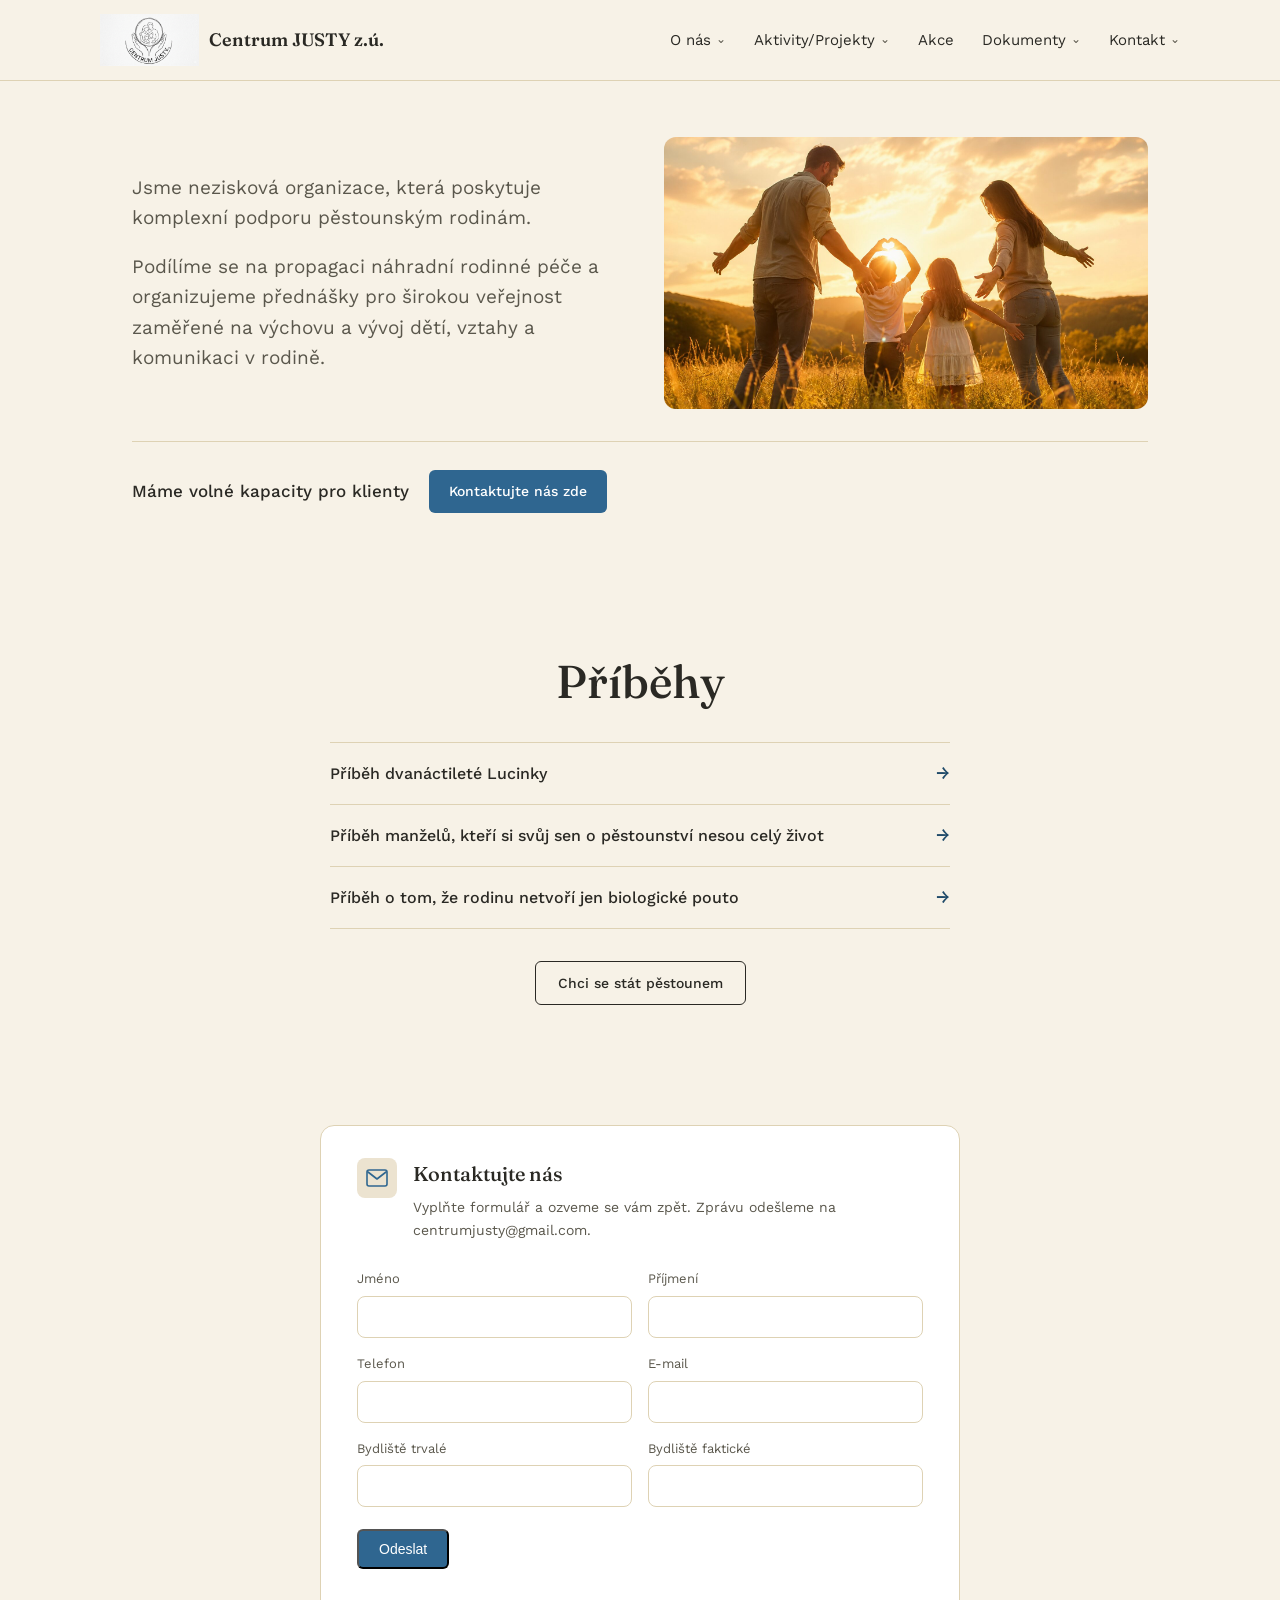
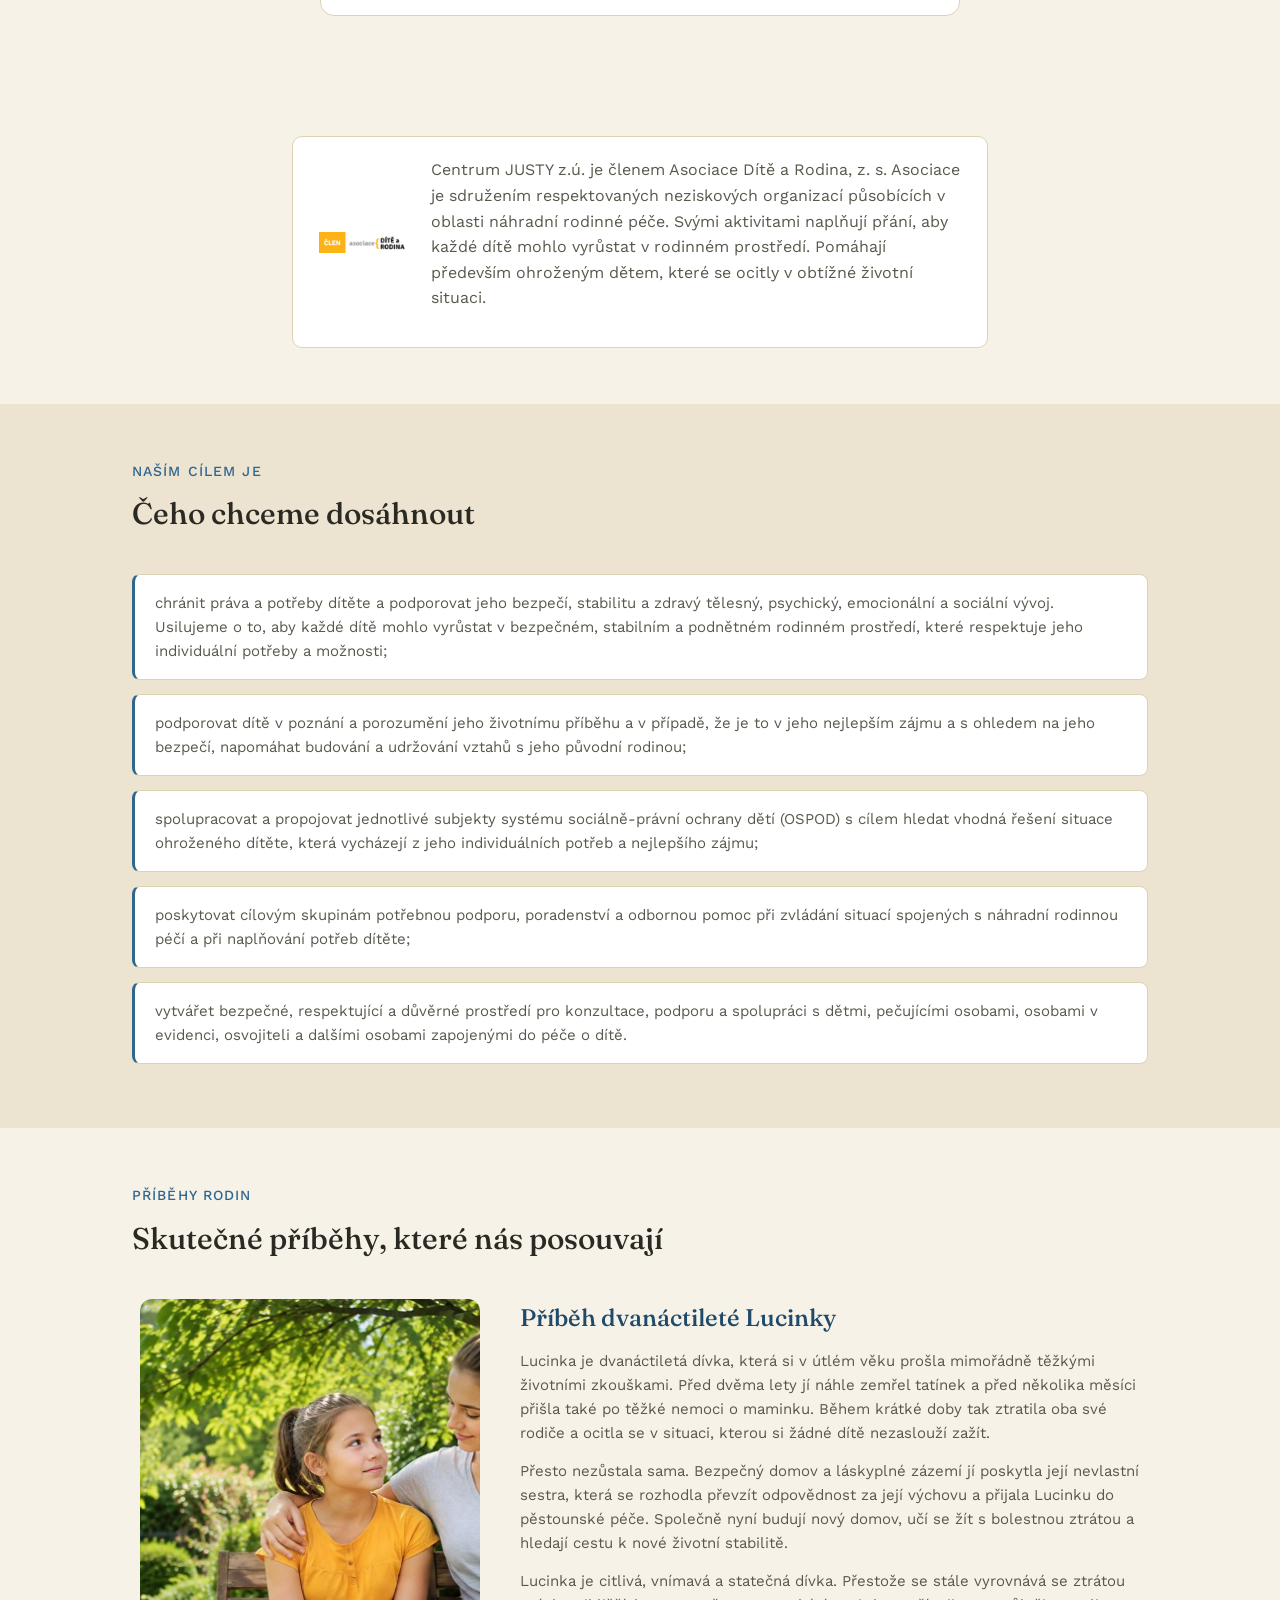
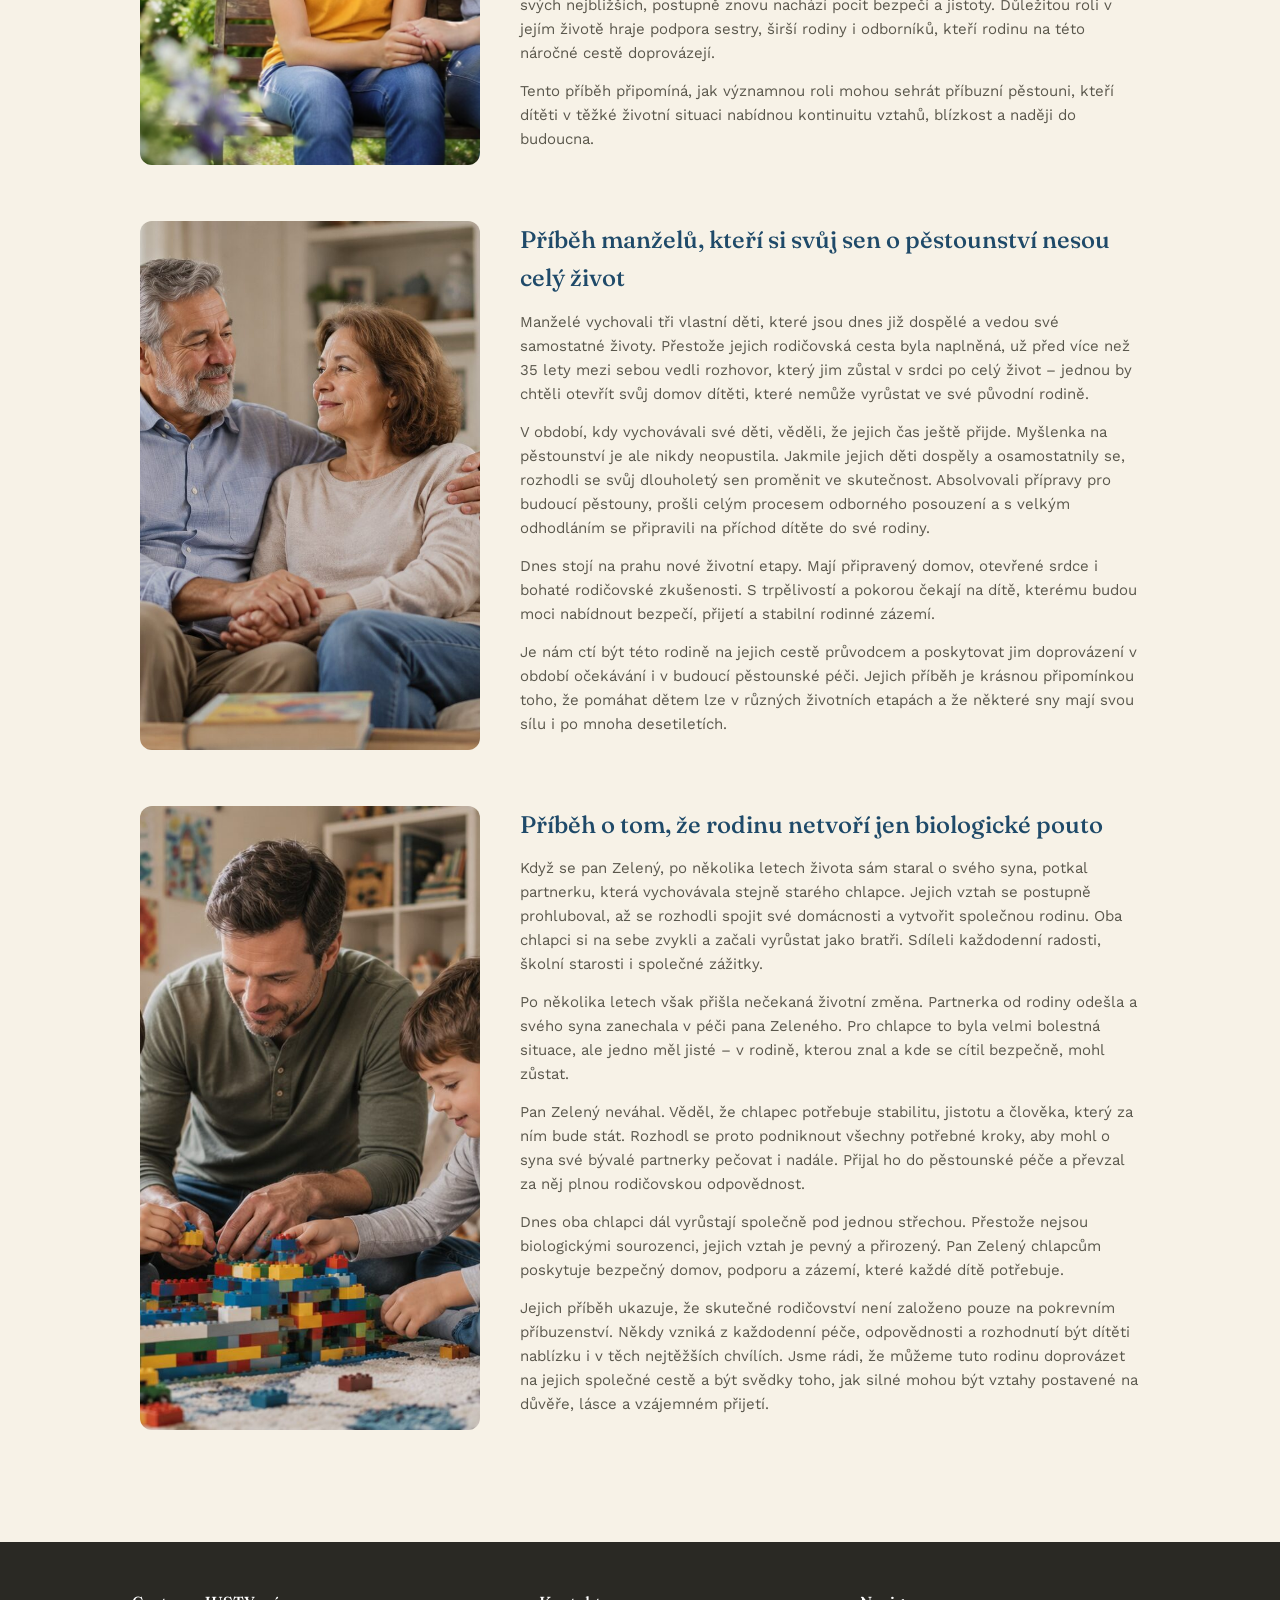
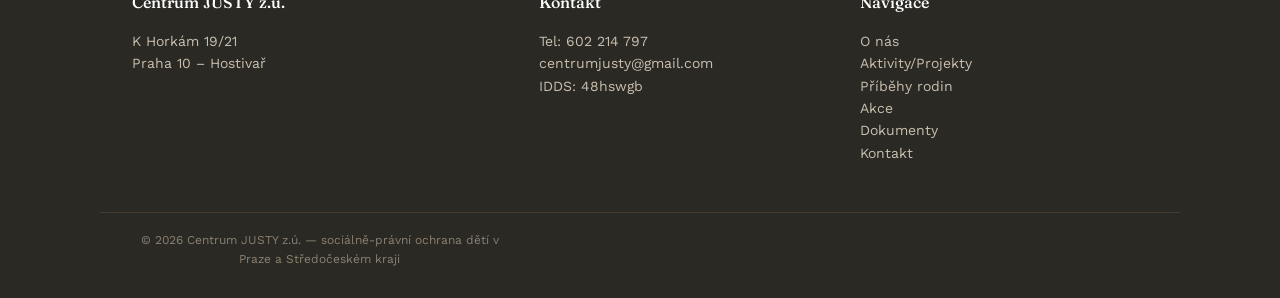
==== commit 2b08f58c: "Add files via upload" ====
--- a/index.html
+++ b/index.html
@@ -42,6 +42,7 @@
           </div>
         </div>
       </div>
+      <a class="nav-link" href="akce.html">Akce</a>
       <div class="has-dropdown">
         <a href="dokumenty.html" class="drop-trigger">Dokumenty<span class="caret">⌄</span></a>
         <div class="dropdown">
@@ -316,7 +317,7 @@
     </div>
     <div>
       <h3>Navigace</h3>
-      <p><a href="o-nas.html">O nás</a><br><a href="aktivity-projekty.html">Aktivity/Projekty</a><br><a href="#pribehy">Příběhy rodin</a><br><a href="dokumenty.html">Dokumenty</a><br><a href="kontakt.html">Kontakt</a></p>
+      <p><a href="o-nas.html">O nás</a><br><a href="aktivity-projekty.html">Aktivity/Projekty</a><br><a href="#pribehy">Příběhy rodin</a><br><a href="akce.html">Akce</a><br><a href="dokumenty.html">Dokumenty</a><br><a href="kontakt.html">Kontakt</a></p>
     </div>
   </div>
   <div class="foot-bottom wrap">© 2026 Centrum JUSTY z.ú. — sociálně-právní ochrana dětí v Praze a Středočeském kraji</div>
--- a/assets/style.css
+++ b/assets/style.css
@@ -215,3 +215,22 @@
   .intro-wrap > h2{font-size:24px;}
   .donate-card{padding:22px 18px;}
 }
+
+/* top-level nav link without dropdown */
+.nav-link{display:block;}
+@media (max-width:900px){
+  .nav-link{padding:14px 2px;font-weight:500;border-bottom:1px solid var(--line);}
+}
+
+/* events (loaded from Google Sheet) */
+.events{display:grid;gap:18px;}
+.event{display:grid;grid-template-columns:110px 1fr;gap:22px;background:#fff;border:1px solid var(--line);border-left:3px solid var(--terracotta);border-radius:10px;padding:22px 24px;}
+.event-date{font-family:'Fraunces',serif;font-size:26px;line-height:1.15;color:var(--terracotta-dark);}
+.event-date-long{font-size:15px;font-family:'Work Sans',sans-serif;font-weight:500;color:var(--ink-soft);}
+.event-body h3{font-size:21px;margin:0 0 6px;}
+.event-body p{margin:0 0 12px;color:var(--ink-soft);font-size:15px;}
+.event-body .event-time{font-weight:500;color:var(--ink);}
+.event-body .btn-outline{display:inline-block;margin-top:4px;}
+@media (max-width:600px){
+  .event{grid-template-columns:1fr;gap:8px;padding:18px;}
+}
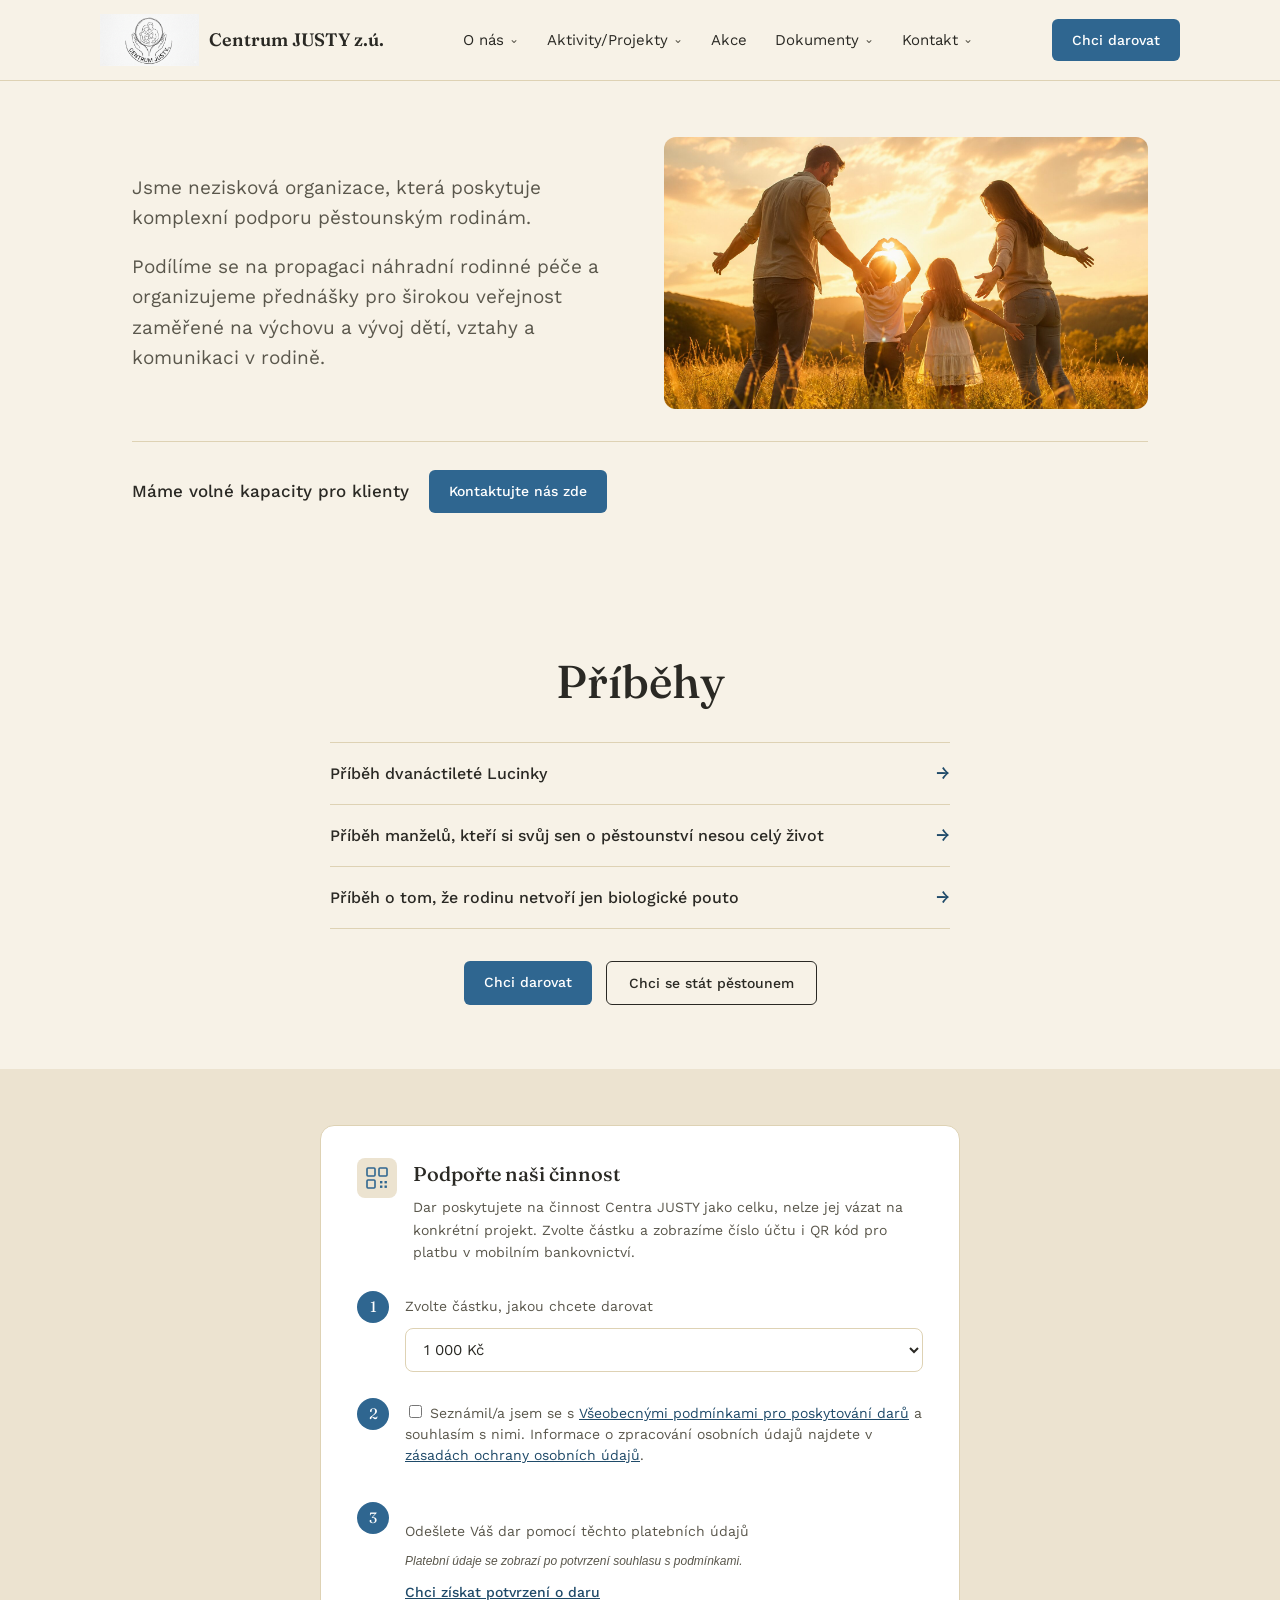
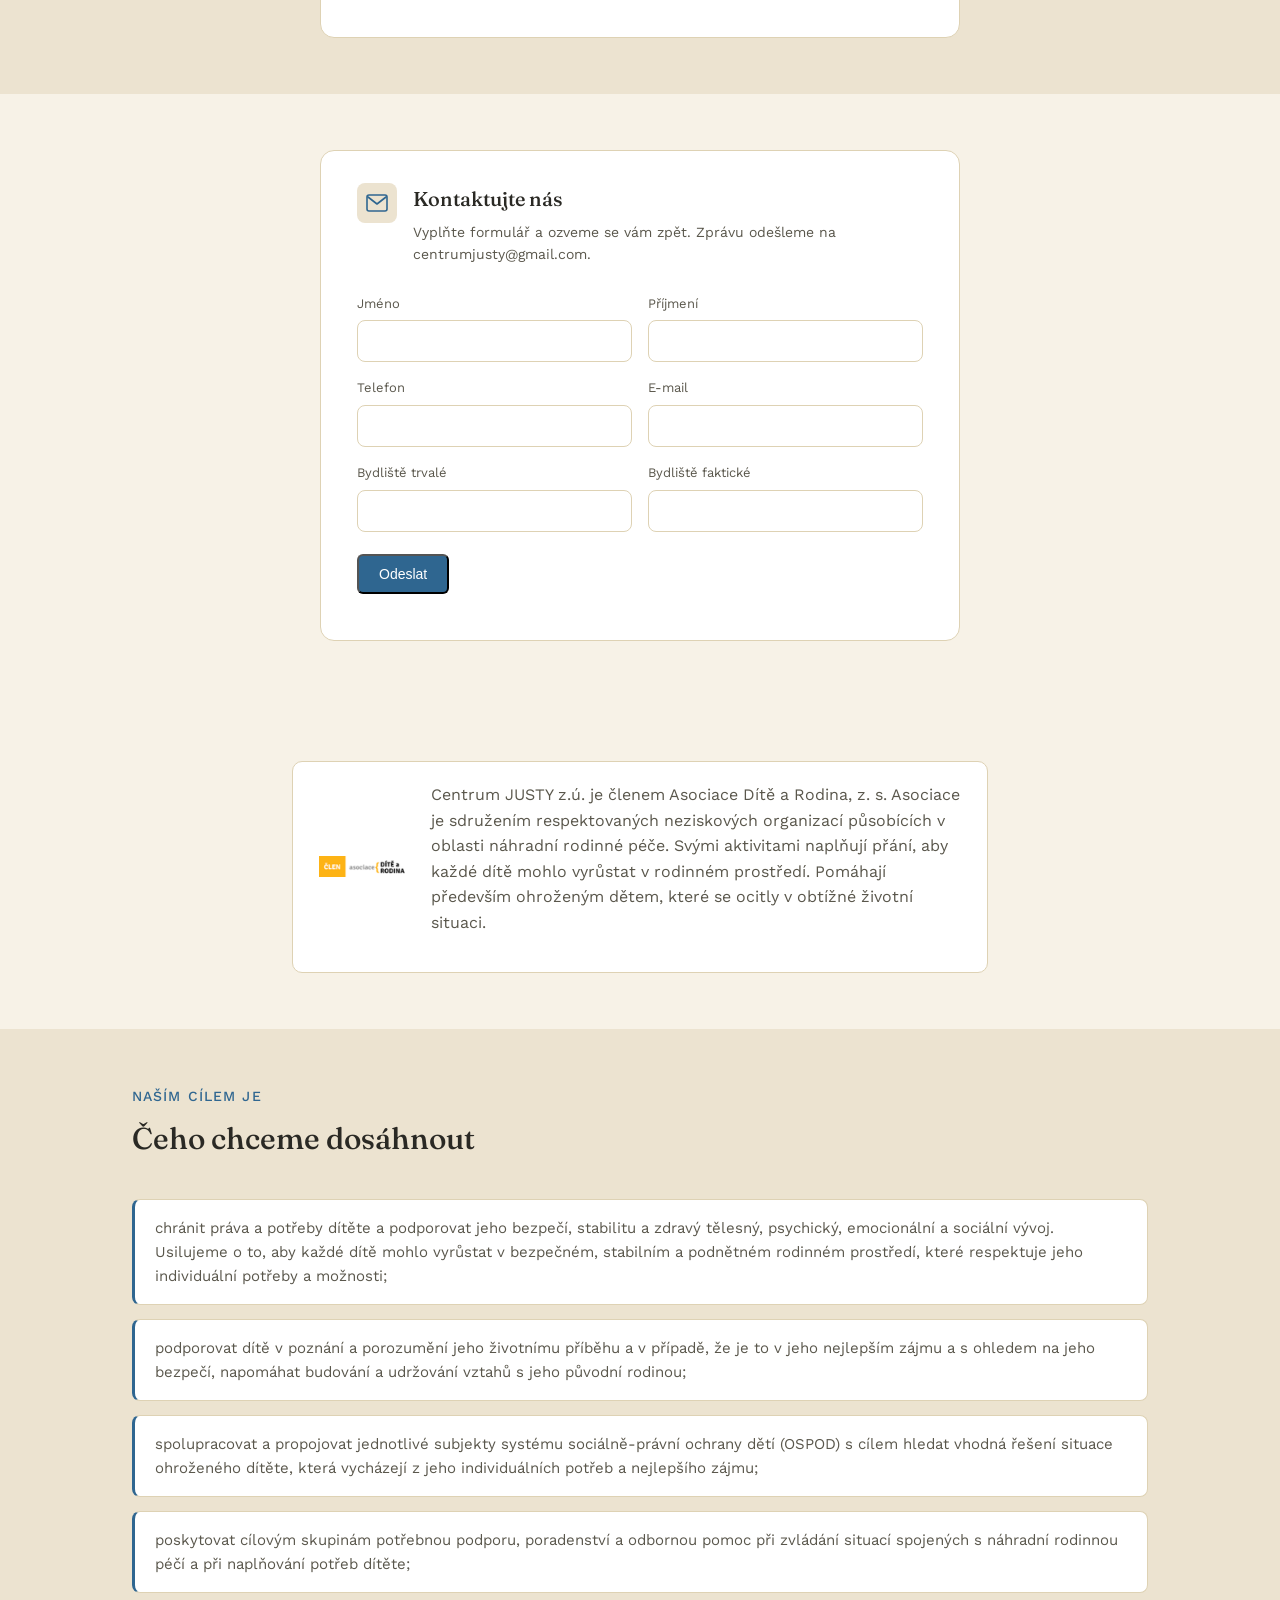
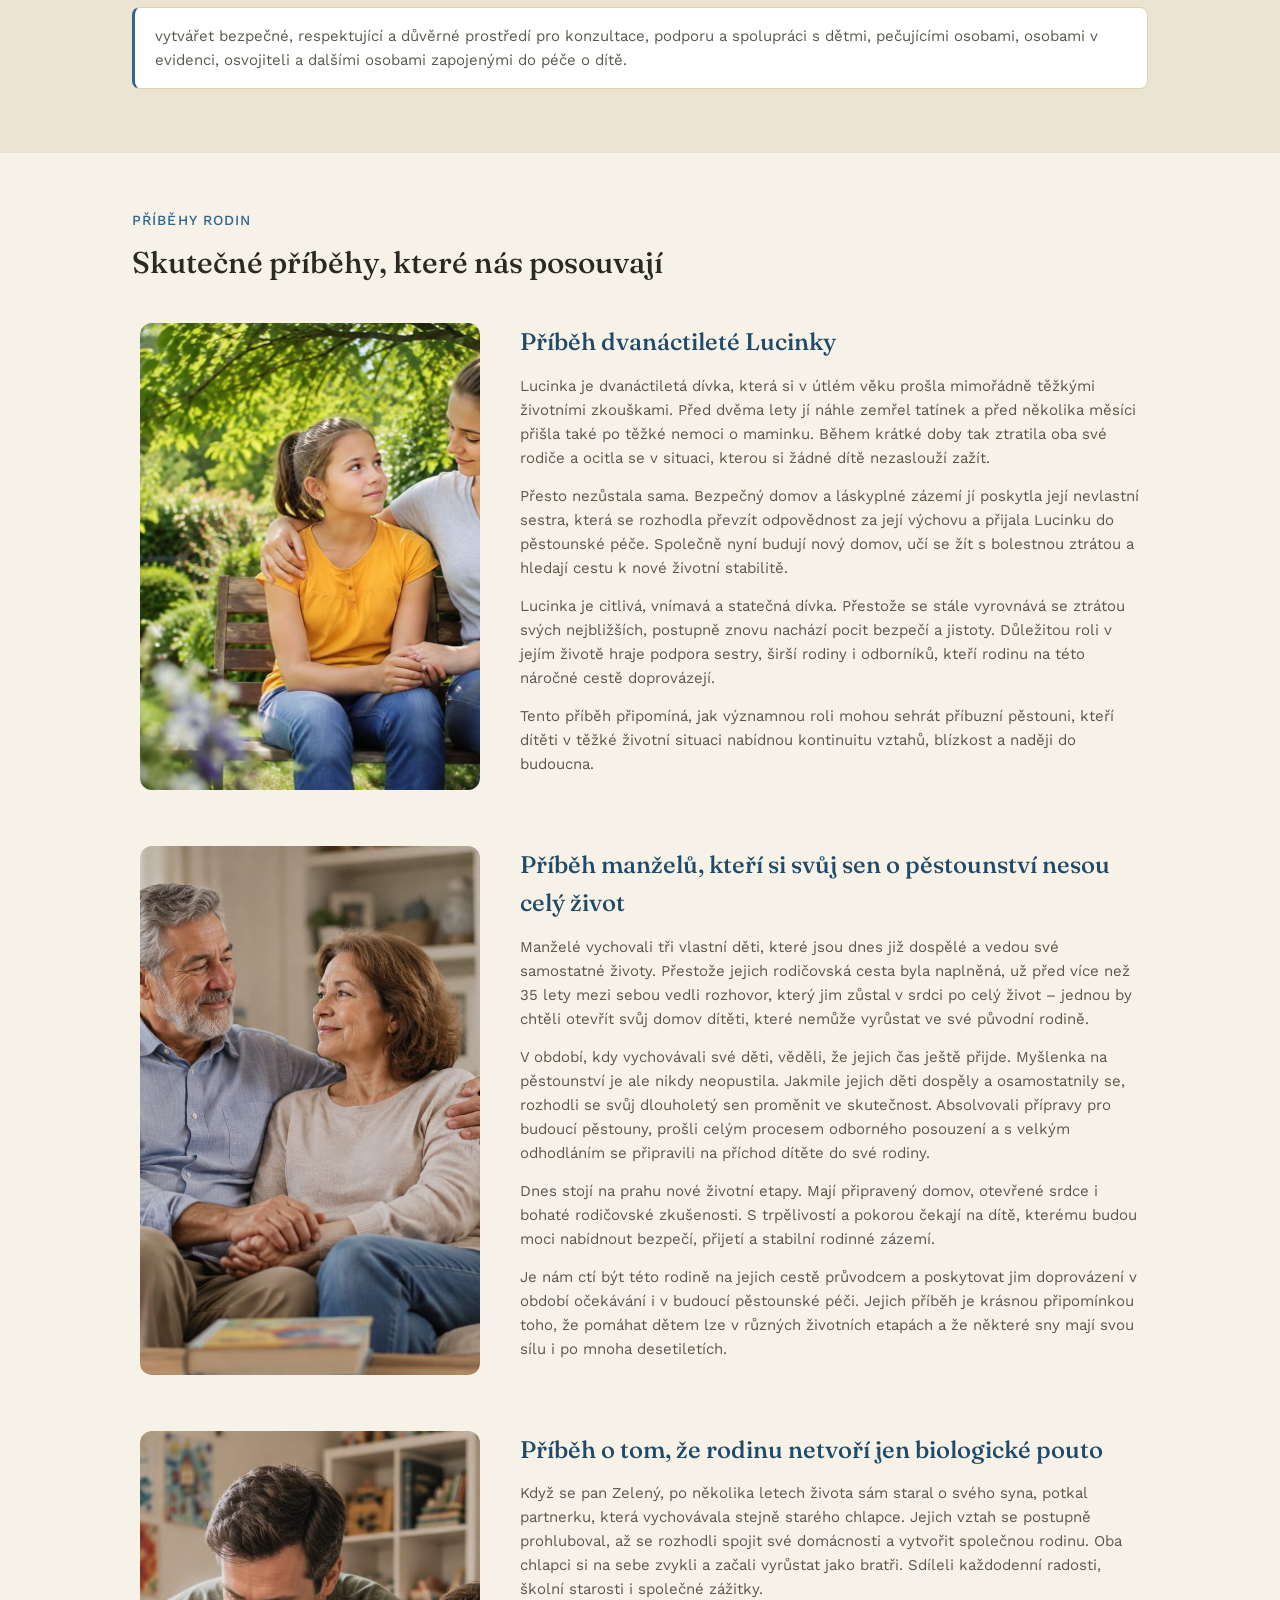
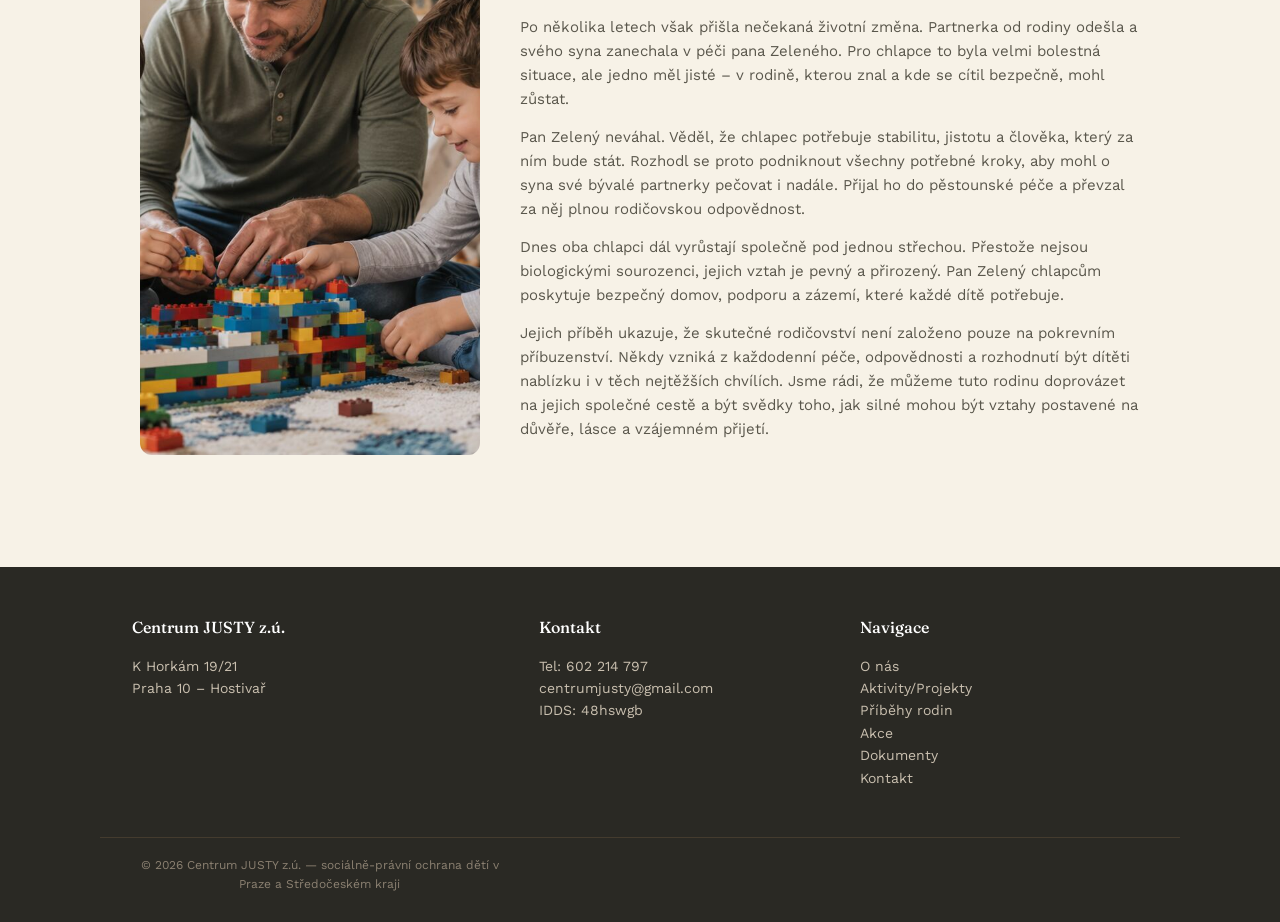
==== commit f44c1128: "Add files via upload" ====
--- a/index.html
+++ b/index.html
@@ -37,7 +37,6 @@
             <a href="aktivity-projekty.html#vzdelavani">Vzdělávání</a>
             <a href="aktivity-projekty.html#dlouhodoba-pece">Dlouhodobá péče</a>
             <a href="aktivity-projekty.html#asistovane-kontakty">Asistované kontakty dítěte s rodiči a blízkými osobami</a>
-            <a href="aktivity-projekty.html#osvojeni">Osvojení</a>
             <a href="aktivity-projekty.html#nad-ramec-dohod">Nad rámec dohod</a>
           </div>
         </div>
@@ -49,7 +48,8 @@
           <div class="dropdown-inner">
             <a href="assets/dokumenty/gdpr-klienti.pdf" target="_blank" rel="noopener">GDPR – klienti</a>
             <a href="assets/dokumenty/gdpr-ostatni.pdf" target="_blank" rel="noopener">GDPR – ostatní</a>
-            <a href="assets/dokumenty/rozhodnuti-s-potvrzenim-pravni-moci.pdf" target="_blank" rel="noopener">Rozhodnutí s potvrzením právní moci</a>
+            <a href="assets/dokumenty/vop-dary.pdf" target="_blank" rel="noopener">Všeobecné podmínky pro poskytování darů</a>
+            <a href="assets/dokumenty/rozhodnuti-s-potvrzenim-pravni-moci.pdf" target="_blank" rel="noopener">Pověření o výkonu</a>
             <a href="assets/dokumenty/harmonogram-vzdelavani-psychohygiena.pdf" target="_blank" rel="noopener">Harmonogram vzdělávání – Psychohygiena pěstouna</a>
           </div>
         </div>
@@ -65,7 +65,7 @@
         </div>
       </div>
     </nav>
-    <a class="cta hidden-temp" href="#darovat">Chci darovat</a>
+    <a class="cta" href="#darovat">Chci darovat</a>
   </div>
 </header>
 
@@ -96,13 +96,13 @@
       <li><a href="#pribeh-zeleny">Příběh o tom, že rodinu netvoří jen biologické pouto<span>→</span></a></li>
     </ul>
     <div class="hero-ctas">
-      <a class="cta hidden-temp" href="#darovat">Chci darovat</a>
-      <a class="btn-outline" href="#">Chci se stát pěstounem</a>
+      <a class="cta" href="#darovat">Chci darovat</a>
+      <a class="btn-outline" href="#poptavka">Chci se stát pěstounem</a>
     </div>
   </div>
 </div>
 
-<section id="darovat" class="projects hidden-temp">
+<section id="darovat" class="projects">
   <div class="wrap">
     <div class="donate-card">
       <div class="donate-head">
@@ -118,36 +118,32 @@
           </svg>
         </div>
         <div>
-          <h3>Platba bankovním převodem</h3>
-          <p>Zvolte projekt a částku. Zobrazíme správné číslo účtu, variabilní symbol i QR kód pro platbu v mobilním bankovnictví.</p>
+          <h3>Podpořte naši činnost</h3>
+          <p>Dar poskytujete na činnost Centra JUSTY jako celku, nelze jej vázat na konkrétní projekt. Zvolte částku a zobrazíme číslo účtu i QR kód pro platbu v mobilním bankovnictví.</p>
         </div>
       </div>
 
       <div class="donate-step">
         <span class="step-num">1</span>
         <div class="step-body">
-          <label for="donate-project">Vyberte projekt či službu, kterou chcete podpořit</label>
-          <select id="donate-project" onchange="document.getElementById('donate-vs').textContent=this.selectedOptions[0].dataset.vs;">
-            <option value="obecna" data-vs="1">Obecná podpora organizace</option>
-            <option value="pestouni" data-vs="2">Podpora pěstounských rodin</option>
-            <option value="vzdelavani" data-vs="3">Vzdělávání pěstounů</option>
-            <option value="pece" data-vs="4">Dlouhodobá péče o děti</option>
-          </select>
-        </div>
-      </div>
-
-      <div class="donate-step">
-        <span class="step-num">2</span>
-        <div class="step-body">
           <label for="donate-amount">Zvolte částku, jakou chcete darovat</label>
-          <select id="donate-amount" onchange="document.getElementById('donate-sum').textContent=Number(this.value).toLocaleString('cs-CZ')+' Kč';">
+          <select id="donate-amount">
             <option value="200">200 Kč</option>
             <option value="500">500 Kč</option>
             <option value="1000" selected>1 000 Kč</option>
             <option value="2000">2 000 Kč</option>
             <option value="5000">5 000 Kč</option>
             <option value="10000">10 000 Kč</option>
+            <option value="other">Jiná částka…</option>
           </select>
+          <input type="number" id="donate-custom" min="1" max="1000000" step="1" placeholder="Zadejte částku v Kč" hidden class="donate-custom">
+        </div>
+      </div>
+
+      <div class="donate-step">
+        <span class="step-num">2</span>
+        <div class="step-body">
+          <label class="consent"><input type="checkbox" id="donate-vop"> Seznámil/a jsem se s <a href="assets/dokumenty/vop-dary.pdf" target="_blank" rel="noopener">Všeobecnými podmínkami pro poskytování darů</a> a souhlasím s nimi. Informace o zpracování osobních údajů najdete v <a href="assets/dokumenty/gdpr-ostatni.pdf" target="_blank" rel="noopener">zásadách ochrany osobních údajů</a>.</label>
         </div>
       </div>
 
@@ -155,18 +151,14 @@
         <span class="step-num">3</span>
         <div class="step-body">
           <p class="step-label">Odešlete Váš dar pomocí těchto platebních údajů</p>
-          <div class="donate-details">
+          <p id="donate-locked" class="donate-note" style="margin:0;">Platební údaje se zobrazí po potvrzení souhlasu s podmínkami.</p>
+          <div id="donate-details" class="donate-details" hidden>
             <div class="donate-fields">
-              <div><span class="field-label">Číslo účtu</span><span class="field-value" id="donate-account">1496624005 / 5500</span></div>
-              <div><span class="field-label">Variabilní symbol</span><span class="field-value" id="donate-vs">1</span></div>
+              <div><span class="field-label">Číslo účtu</span><span class="field-value">1496624005 / 5500</span></div>
               <div><span class="field-label">Částka</span><span class="field-value" id="donate-sum">1 000 Kč</span></div>
+              <div><span class="field-label">Příjemce</span><span class="field-value">Centrum JUSTY z.ú.</span></div>
             </div>
-            <div class="qr-placeholder" aria-hidden="true">
-              <svg viewBox="0 0 29 29" xmlns="http://www.w3.org/2000/svg">
-                <rect width="29" height="29" fill="#fff"/>
-                <path d="M0 0h7v7h-7zM9 0h1v1h-1zM11 0h3v1h-3zM16 0h1v3h-1zM22 0h7v7h-7zM2 2h3v3h-3zM9 2h1v3h-1zM12 2h1v1h-1zM14 2h1v1h-1zM18 2h1v1h-1zM24 2h3v3h-3zM10 4h1v1h-1zM13 4h2v1h-2zM19 4h2v3h-2zM9 6h1v1h-1zM12 6h3v1h-3zM17 6h1v1h-1zM0 9h1v3h-1zM3 9h2v1h-2zM7 9h2v1h-2zM11 9h1v3h-1zM13 9h1v1h-1zM16 9h4v1h-4zM22 9h2v2h-2zM26 9h3v1h-3zM2 11h1v3h-1zM5 11h1v1h-1zM9 11h1v4h-1zM15 11h1v3h-1zM18 11h2v1h-2zM21 11h1v4h-1zM24 11h1v1h-1zM27 11h1v3h-1zM0 13h1v1h-1zM7 13h2v1h-2zM12 13h2v1h-2zM17 13h1v3h-1zM19 13h1v1h-1zM23 13h1v3h-1zM25 13h2v1h-2zM3 14h4v1h-4zM13 14h2v3h-2zM0 15h1v3h-1zM8 15h1v3h-1zM10 15h1v1h-1zM19 15h2v1h-2zM22 15h1v1h-1zM26 15h2v2h-2zM3 16h2v1h-2zM6 16h1v3h-1zM11 16h2v1h-2zM16 16h1v3h-1zM18 16h1v3h-1zM24 16h1v3h-1zM2 18h1v3h-1zM4 18h1v1h-1zM9 18h2v1h-2zM12 18h1v1h-1zM20 18h2v1h-2zM23 18h1v3h-1zM26 18h1v1h-1zM0 19h1v1h-1zM7 19h1v3h-1zM13 19h3v1h-3zM19 19h1v3h-1zM27 19h2v1h-2zM3 20h1v1h-1zM10 20h2v1h-2zM21 20h1v1h-1zM25 20h1v3h-1zM0 22h7v7h-7zM9 22h1v2h-1zM11 22h1v3h-1zM13 22h2v1h-2zM17 22h2v1h-2zM20 22h1v3h-1zM22 22h7v7h-7zM2 24h3v3h-3zM12 24h1v3h-1zM14 24h3v1h-3zM18 24h1v3h-1zM24 24h3v3h-3zM9 25h1v1h-1zM10 26h1v1h-1zM14 26h1v2h-1zM16 26h1v2h-1zM9 27h2v1h-2z" fill="#1F4A69"/>
-              </svg>
-            </div>
+            <div class="qr-placeholder" id="donate-qr" role="img" aria-label="QR kód pro platbu"></div>
           </div>
           <a href="mailto:centrumjusty@gmail.com?subject=Potvrzeni%20o%20daru" class="donate-link">Chci získat potvrzení o daru</a>
         </div>
@@ -354,6 +346,8 @@
     });
   }
 </script>
+<script src="assets/qr.js"></script>
+<script src="assets/donate.js" defer></script>
 <script src="assets/nav.js" defer></script>
 </body>
 </html>
--- a/assets/style.css
+++ b/assets/style.css
@@ -234,3 +234,17 @@
 @media (max-width:600px){
   .event{grid-template-columns:1fr;gap:8px;padding:18px;}
 }
+
+/* v6: foto v týmu, formuláře, dary */
+.team-member.has-photo{display:grid;grid-template-columns:200px 1fr;gap:28px;align-items:start;}
+.team-photo{width:200px;height:auto;aspect-ratio:3/4;object-fit:cover;border-radius:12px;display:block;}
+@media (max-width:600px){.team-member.has-photo{grid-template-columns:1fr;}.team-photo{width:160px;}}
+.signup-form{background:#fff;border:1px solid var(--line);border-radius:12px;padding:22px 24px;margin:0 0 24px;max-width:640px;}
+.signup-form[hidden]{display:none;}
+.consent{display:flex;gap:10px;align-items:flex-start;font-size:13px;color:var(--ink-soft);line-height:1.5;margin-top:16px;}
+.consent input{margin-top:3px;flex:none;}
+.consent a{text-decoration:underline;color:var(--terracotta-dark);}
+.step-body .consent{margin-top:0;}
+.donate-custom{margin-top:10px;width:100%;height:44px;border:1px solid var(--line);border-radius:8px;padding:0 14px;font-size:15px;font-family:'Work Sans',sans-serif;}
+.qr-placeholder{width:140px;height:140px;padding:4px;}
+[hidden]{display:none !important;}
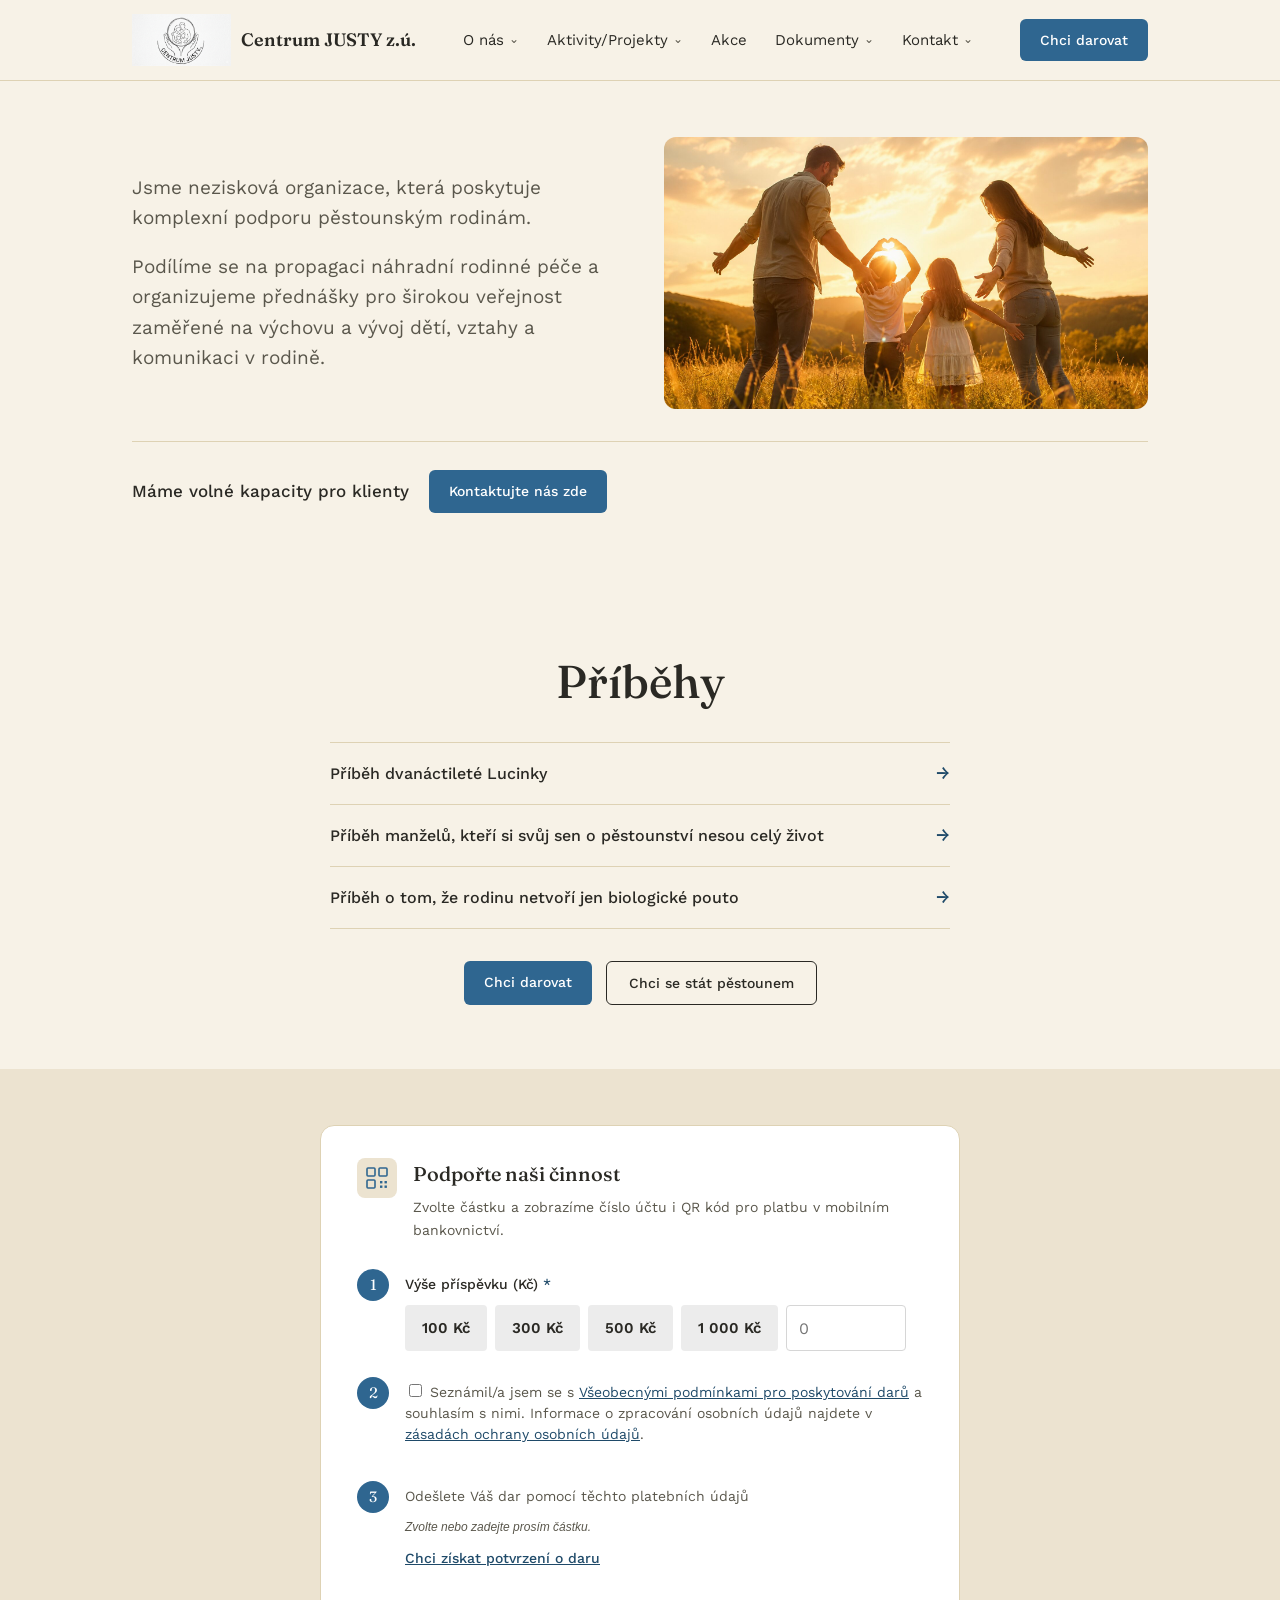
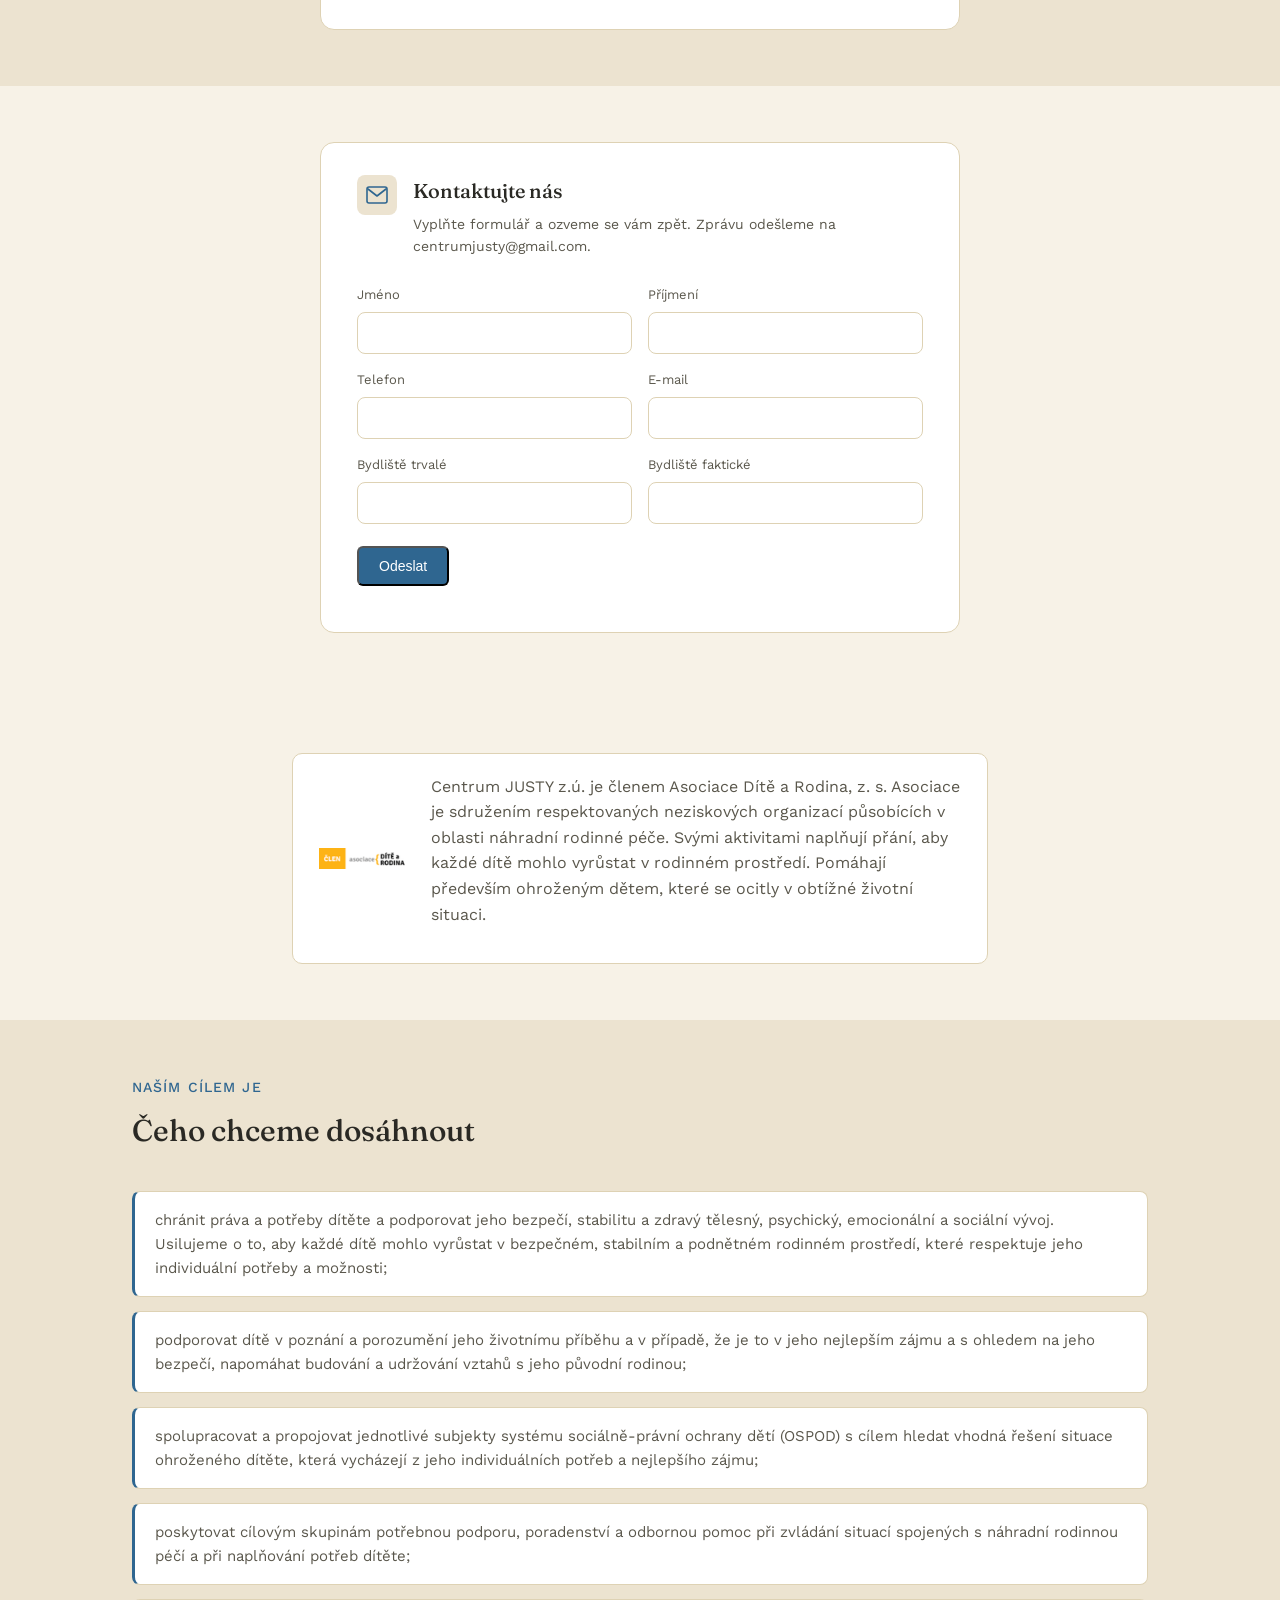
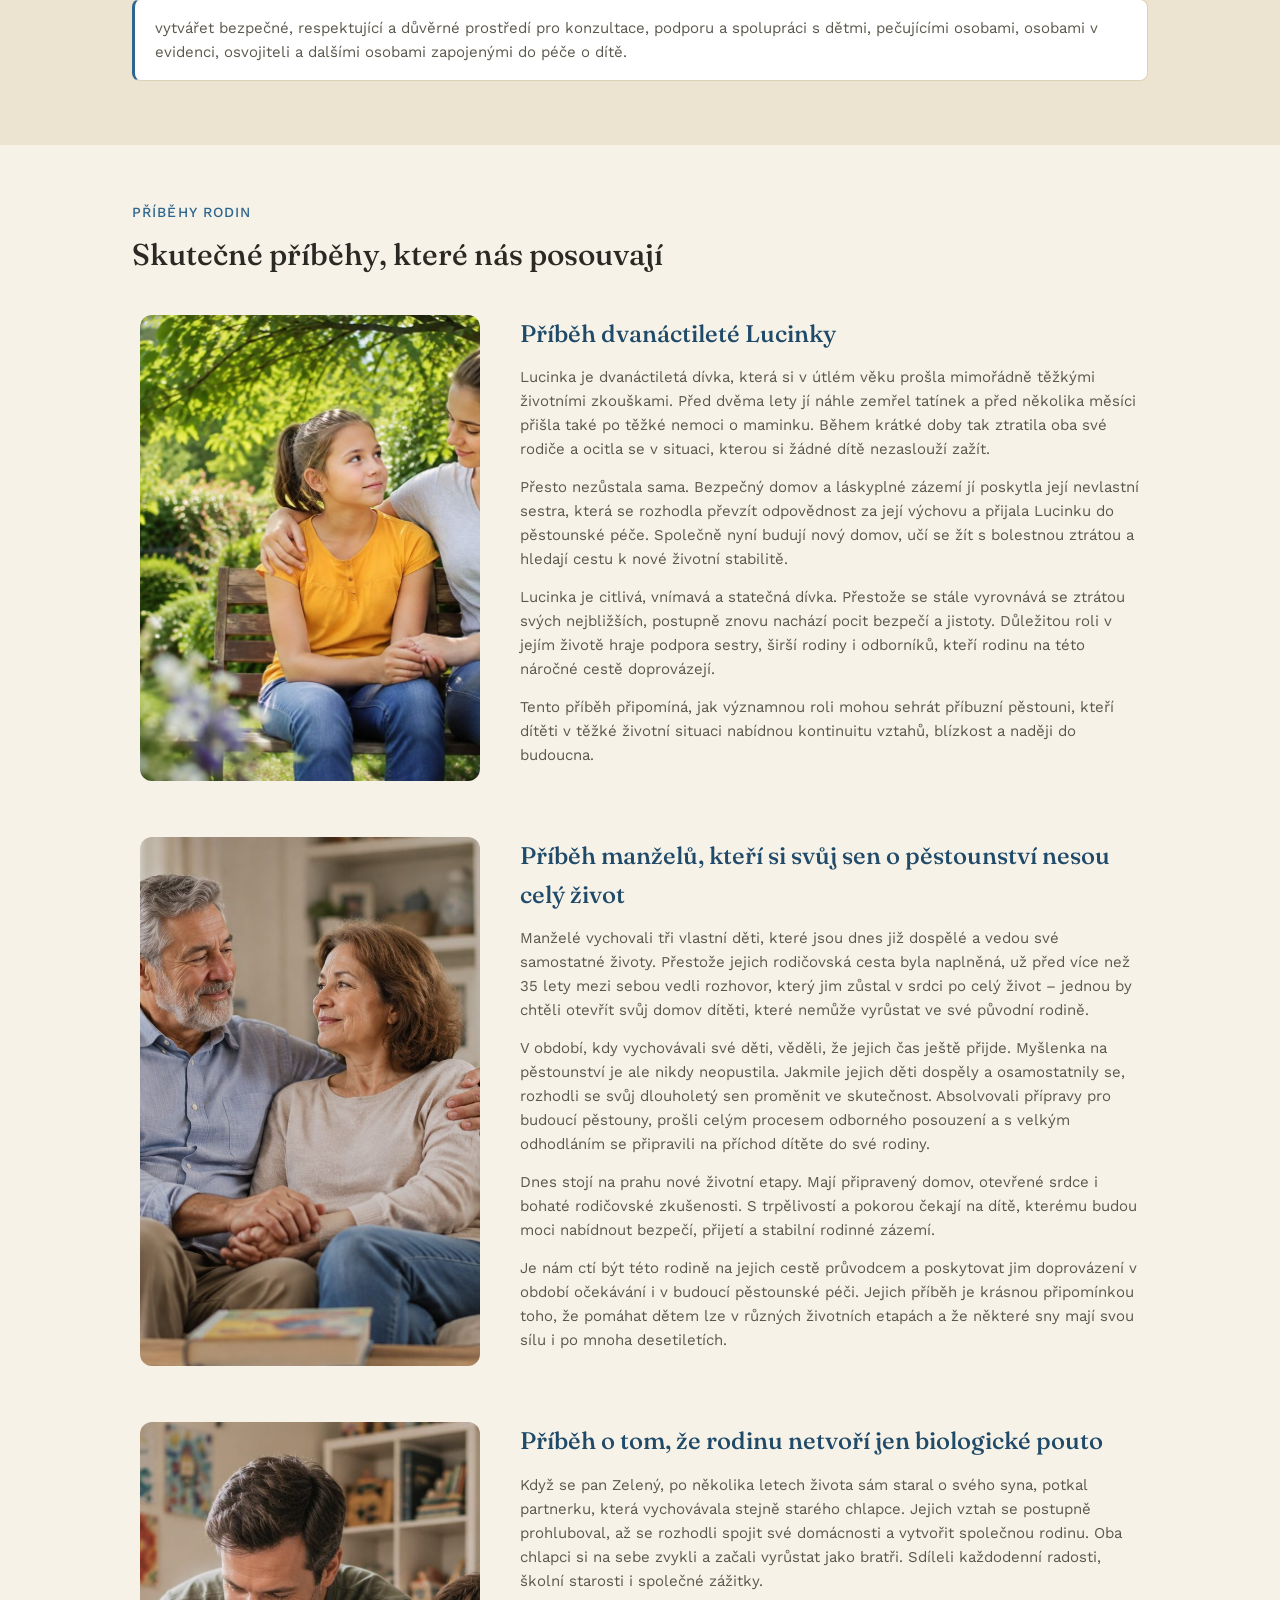
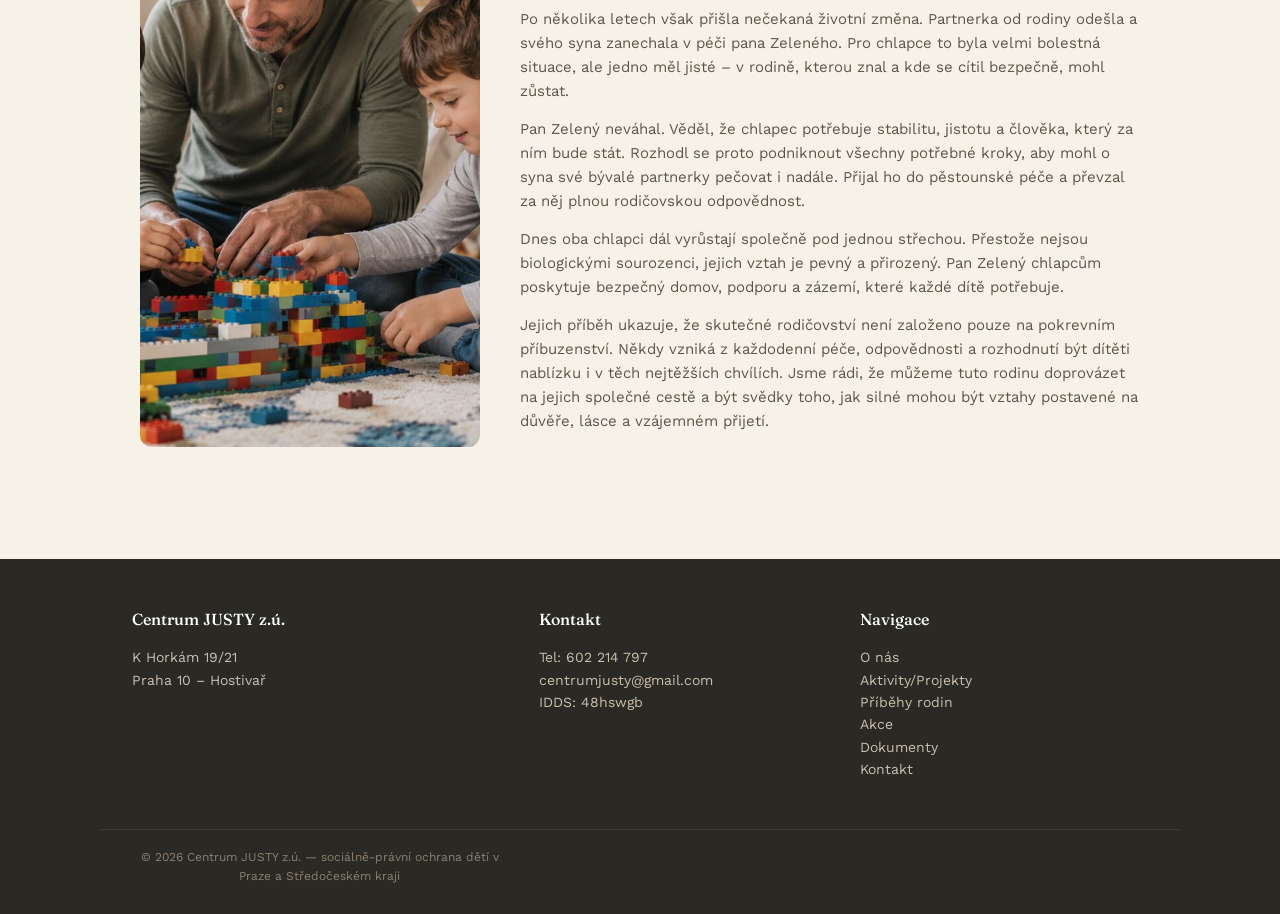
==== commit 1ec0e6ee: "Add files via upload" ====
--- a/index.html
+++ b/index.html
@@ -6,6 +6,11 @@
 <meta name="viewport" content="width=device-width, initial-scale=1">
 <link rel="preconnect" href="https://fonts.googleapis.com">
 <link href="https://fonts.googleapis.com/css2?family=Fraunces:opsz,wght@9..144,400;9..144,500;9..144,600&family=Work+Sans:wght@400;500;600&display=swap" rel="stylesheet">
+<link rel="icon" href="favicon.ico" sizes="any">
+<link rel="icon" type="image/png" sizes="32x32" href="favicon-32.png">
+<link rel="apple-touch-icon" href="apple-touch-icon.png">
+<link rel="manifest" href="site.webmanifest">
+<meta name="theme-color" content="#F7F2E7">
 <link rel="stylesheet" href="assets/style.css">
 </head>
 <body>
@@ -64,8 +69,9 @@
           </div>
         </div>
       </div>
+      <a class="cta nav-cta" href="#darovat">Chci darovat</a>
     </nav>
-    <a class="cta" href="#darovat">Chci darovat</a>
+    <a class="cta head-cta" href="#darovat">Chci darovat</a>
   </div>
 </header>
 
@@ -119,31 +125,30 @@
         </div>
         <div>
           <h3>Podpořte naši činnost</h3>
-          <p>Dar poskytujete na činnost Centra JUSTY jako celku, nelze jej vázat na konkrétní projekt. Zvolte částku a zobrazíme číslo účtu i QR kód pro platbu v mobilním bankovnictví.</p>
+          <p>Zvolte částku a zobrazíme číslo účtu i QR kód pro platbu v mobilním bankovnictví.</p>
         </div>
       </div>
 
       <div class="donate-step">
         <span class="step-num">1</span>
         <div class="step-body">
-          <label for="donate-amount">Zvolte částku, jakou chcete darovat</label>
-          <select id="donate-amount">
-            <option value="200">200 Kč</option>
-            <option value="500">500 Kč</option>
-            <option value="1000" selected>1 000 Kč</option>
-            <option value="2000">2 000 Kč</option>
-            <option value="5000">5 000 Kč</option>
-            <option value="10000">10 000 Kč</option>
-            <option value="other">Jiná částka…</option>
-          </select>
-          <input type="number" id="donate-custom" min="1" max="1000000" step="1" placeholder="Zadejte částku v Kč" hidden class="donate-custom">
+          <label for="donate-amount" class="step-label">Výše příspěvku (Kč) <span class="req">*</span></label>
+          <div class="amount-picker">
+            <div class="amount-chips" role="group" aria-label="Rychlá volba částky">
+              <button type="button" class="amount-chip" data-amount="100">100 Kč</button>
+              <button type="button" class="amount-chip" data-amount="300">300 Kč</button>
+              <button type="button" class="amount-chip" data-amount="500">500 Kč</button>
+              <button type="button" class="amount-chip" data-amount="1000">1 000 Kč</button>
+            </div>
+            <input type="number" id="donate-amount" class="amount-input" min="1" max="1000000" step="1" inputmode="numeric" placeholder="0" aria-label="Vlastní částka v Kč">
+          </div>
         </div>
       </div>
 
       <div class="donate-step">
         <span class="step-num">2</span>
         <div class="step-body">
-          <label class="consent"><input type="checkbox" id="donate-vop"> Seznámil/a jsem se s <a href="assets/dokumenty/vop-dary.pdf" target="_blank" rel="noopener">Všeobecnými podmínkami pro poskytování darů</a> a souhlasím s nimi. Informace o zpracování osobních údajů najdete v <a href="assets/dokumenty/gdpr-ostatni.pdf" target="_blank" rel="noopener">zásadách ochrany osobních údajů</a>.</label>
+          <label class="consent"><input type="checkbox" id="donate-vop"> <span>Seznámil/a jsem se s <a href="assets/dokumenty/vop-dary.pdf" target="_blank" rel="noopener">Všeobecnými podmínkami pro poskytování darů</a> a souhlasím s nimi. Informace o zpracování osobních údajů najdete v <a href="assets/dokumenty/gdpr-ostatni.pdf" target="_blank" rel="noopener">zásadách ochrany osobních údajů</a>.</span></label>
         </div>
       </div>
 
@@ -151,18 +156,121 @@
         <span class="step-num">3</span>
         <div class="step-body">
           <p class="step-label">Odešlete Váš dar pomocí těchto platebních údajů</p>
-          <p id="donate-locked" class="donate-note" style="margin:0;">Platební údaje se zobrazí po potvrzení souhlasu s podmínkami.</p>
+          <p id="donate-locked" class="donate-note" style="margin:0;">Platební údaje se zobrazí po zadání částky a potvrzení souhlasu s podmínkami.</p>
           <div id="donate-details" class="donate-details" hidden>
             <div class="donate-fields">
               <div><span class="field-label">Číslo účtu</span><span class="field-value">1496624005 / 5500</span></div>
-              <div><span class="field-label">Částka</span><span class="field-value" id="donate-sum">1 000 Kč</span></div>
+              <div><span class="field-label">Částka</span><span class="field-value" id="donate-sum">–</span></div>
               <div><span class="field-label">Příjemce</span><span class="field-value">Centrum JUSTY z.ú.</span></div>
             </div>
             <div class="qr-placeholder" id="donate-qr" role="img" aria-label="QR kód pro platbu"></div>
           </div>
-          <a href="mailto:centrumjusty@gmail.com?subject=Potvrzeni%20o%20daru" class="donate-link">Chci získat potvrzení o daru</a>
-        </div>
-      </div>
+          <a href="#potvrzeni-daru" class="donate-link" data-toggle-form="potvrzeni-daru" aria-controls="potvrzeni-daru">Chci získat potvrzení o daru</a>
+        </div>
+      </div>
+
+      <form id="potvrzeni-daru" class="receipt-form" data-success="Děkujeme, žádost o potvrzení jsme přijali. Potvrzení vám pošleme e-mailem." hidden>
+        <input type="hidden" name="access_key" value="a951c080-5f55-45cc-844b-e0aa339f17e7">
+        <input type="hidden" name="subject" value="Žádost o potvrzení o daru – web Centrum JUSTY z.ú.">
+        <input type="hidden" name="from_name" value="Web Centrum JUSTY z.ú.">
+        <input type="checkbox" name="botcheck" style="display:none" tabindex="-1" autocomplete="off">
+
+        <h3>Žádost o potvrzení o daru</h3>
+        <p class="receipt-intro">Potvrzení o daru můžete uplatnit v daňovém přiznání a snížit si tak základ daně. Abychom ho mohli vystavit, potřebujeme vědět, kdo dar poslal, a dohledat platbu na účtu. Bez těchto údajů potvrzení vystavit nelze. Pokud potvrzení nepotřebujete, formulář vyplňovat nemusíte – dar můžete poslat i bez něj.</p>
+
+        <fieldset class="form-block">
+          <legend>Dárce</legend>
+          <div class="seg" role="radiogroup" aria-label="Typ dárce">
+            <label><input type="radio" name="Typ dárce" value="Fyzická osoba" checked data-donor="osoba"> Fyzická osoba</label>
+            <label><input type="radio" name="Typ dárce" value="Firma" data-donor="firma"> Firma</label>
+          </div>
+          <div class="form-grid">
+            <div class="form-field" data-for="osoba">
+              <label for="r-jmeno">Jméno a příjmení <span class="req">*</span></label>
+              <input type="text" id="r-jmeno" name="Jméno a příjmení" autocomplete="name" required>
+            </div>
+            <div class="form-field" data-for="osoba">
+              <label for="r-narozeni">Datum narození <span class="req">*</span></label>
+              <input type="date" id="r-narozeni" name="Datum narození" autocomplete="bday" required>
+            </div>
+            <div class="form-field" data-for="firma" hidden>
+              <label for="r-firma">Název firmy / organizace <span class="req">*</span></label>
+              <input type="text" id="r-firma" name="Název firmy" autocomplete="organization" disabled required>
+            </div>
+            <div class="form-field" data-for="firma" hidden>
+              <label for="r-ico">IČO <span class="req">*</span></label>
+              <input type="text" id="r-ico" name="IČO" inputmode="numeric" pattern="[0-9 ]{6,10}" disabled required>
+            </div>
+            <div class="form-field">
+              <label for="r-email">E-mail <span class="req">*</span></label>
+              <input type="email" id="r-email" name="E-mail" autocomplete="email" required>
+            </div>
+            <div class="form-field">
+              <label for="r-telefon">Telefon</label>
+              <input type="tel" id="r-telefon" name="Telefon" autocomplete="tel">
+            </div>
+          </div>
+        </fieldset>
+
+        <fieldset class="form-block">
+          <legend><span data-for="osoba">Adresa trvalého bydliště</span><span data-for="firma" hidden>Sídlo</span></legend>
+          <div class="form-grid">
+            <div class="form-field span-2">
+              <label for="r-ulice">Ulice a číslo domu <span class="req">*</span></label>
+              <input type="text" id="r-ulice" name="Ulice a číslo" autocomplete="street-address" required>
+            </div>
+            <div class="form-field">
+              <label for="r-obec">Obec <span class="req">*</span></label>
+              <input type="text" id="r-obec" name="Obec" autocomplete="address-level2" required>
+            </div>
+            <div class="form-field">
+              <label for="r-psc">PSČ <span class="req">*</span></label>
+              <input type="text" id="r-psc" name="PSČ" inputmode="numeric" autocomplete="postal-code" pattern="[0-9 ]{5,6}" required>
+            </div>
+          </div>
+          <label class="consent"><input type="checkbox" id="r-jina-adresa"> <span>Potvrzení chci poslat na jinou (korespondenční) adresu</span></label>
+          <div class="form-grid" id="r-koresp" hidden>
+            <div class="form-field span-2">
+              <label for="r-k-ulice">Ulice a číslo domu <span class="req">*</span></label>
+              <input type="text" id="r-k-ulice" name="Korespondenční adresa – ulice" disabled required>
+            </div>
+            <div class="form-field">
+              <label for="r-k-obec">Obec <span class="req">*</span></label>
+              <input type="text" id="r-k-obec" name="Korespondenční adresa – obec" disabled required>
+            </div>
+            <div class="form-field">
+              <label for="r-k-psc">PSČ <span class="req">*</span></label>
+              <input type="text" id="r-k-psc" name="Korespondenční adresa – PSČ" inputmode="numeric" pattern="[0-9 ]{5,6}" disabled required>
+            </div>
+          </div>
+        </fieldset>
+
+        <fieldset class="form-block">
+          <legend>Platba</legend>
+          <p class="field-hint">Variabilní symbol nepoužíváme, proto nám prosím pomozte platbu dohledat.</p>
+          <div class="form-grid">
+            <div class="form-field">
+              <label for="r-castka">Částka daru (Kč) <span class="req">*</span></label>
+              <input type="number" id="r-castka" name="Částka daru (Kč)" min="1" step="1" inputmode="numeric" required>
+            </div>
+            <div class="form-field">
+              <label for="r-datum">Datum odeslání platby <span class="req">*</span></label>
+              <input type="date" id="r-datum" name="Datum platby" required>
+            </div>
+            <div class="form-field span-2">
+              <label for="r-ucet">Číslo účtu, ze kterého jste platili</label>
+              <input type="text" id="r-ucet" name="Číslo účtu dárce" placeholder="např. 123456789/0800">
+            </div>
+          </div>
+        </fieldset>
+
+        <label class="consent"><input type="checkbox" name="Souhlas" value="Ano" required> <span>Beru na vědomí, že uvedené údaje Centrum JUSTY z.ú. zpracuje za účelem vystavení potvrzení o daru a vedení účetnictví, jak popisují <a href="assets/dokumenty/gdpr-ostatni.pdf" target="_blank" rel="noopener">zásady ochrany osobních údajů</a>.</span></label>
+
+        <p class="field-hint">Potvrzení vystavujeme souhrnně za celý kalendářní rok a posíláme je na začátku roku následujícího. Pole označená <span class="req">*</span> jsou povinná.</p>
+
+        <button type="submit" class="cta">Odeslat žádost</button>
+        <p class="form-status donate-note" role="status"></p>
+      </form>
     </div>
   </div>
 </section>
@@ -349,5 +457,6 @@
 <script src="assets/qr.js"></script>
 <script src="assets/donate.js" defer></script>
 <script src="assets/nav.js" defer></script>
+<script src="assets/forms.js" defer></script>
 </body>
 </html>
--- a/assets/style.css
+++ b/assets/style.css
@@ -17,7 +17,7 @@
 .wrap{max-width:1080px;margin:0 auto;padding:0 32px;}
 header{border-bottom:1px solid var(--line);position:sticky;top:0;z-index:100;background:var(--cream);}
 .hidden-temp{display:none !important;}
-.headrow{display:flex;align-items:center;justify-content:space-between;padding:14px 0;}
+.headrow{display:flex;align-items:center;justify-content:space-between;padding-top:14px;padding-bottom:14px;}
 .brand{display:flex;align-items:center;gap:10px;}
 .brand img{height:52px;}
 .brand span{font-family:'Fraunces',serif;font-size:18px;font-weight:600;}
@@ -191,7 +191,7 @@
   header.nav-open .nav-toggle span:nth-child(1){transform:translateY(7px) rotate(45deg);}
   header.nav-open .nav-toggle span:nth-child(2){opacity:0;}
   header.nav-open .nav-toggle span:nth-child(3){transform:translateY(-7px) rotate(-45deg);}
-  nav{display:none;position:absolute;top:100%;left:-32px;right:-32px;flex-direction:column;align-items:stretch;gap:0;padding:4px 32px 16px;background:var(--cream);border-bottom:1px solid var(--line);box-shadow:0 12px 24px rgba(42,41,36,.12);max-height:calc(100vh - 82px);max-height:calc(100dvh - 82px);overflow-y:auto;font-size:16px;}
+  nav{display:none;position:absolute;top:100%;left:0;right:0;flex-direction:column;align-items:stretch;gap:0;padding:4px 32px 16px;background:var(--cream);border-bottom:1px solid var(--line);box-shadow:0 12px 24px rgba(42,41,36,.12);max-height:calc(100vh - 82px);max-height:calc(100dvh - 82px);overflow-y:auto;font-size:16px;}
   header.nav-open nav{display:flex;}
   .has-dropdown{border-bottom:1px solid var(--line);}
   .has-dropdown:last-child{border-bottom:none;}
@@ -207,7 +207,7 @@
 }
 @media (max-width:600px){
   .wrap{padding:0 20px;}
-  nav{left:-20px;right:-20px;padding:4px 20px 16px;}
+  nav{padding:4px 20px 16px;}
   .brand img{height:44px;}
   .brand span{font-size:16px;}
   section{padding:40px 0;}
@@ -248,3 +248,74 @@
 .donate-custom{margin-top:10px;width:100%;height:44px;border:1px solid var(--line);border-radius:8px;padding:0 14px;font-size:15px;font-family:'Work Sans',sans-serif;}
 .qr-placeholder{width:140px;height:140px;padding:4px;}
 [hidden]{display:none !important;}
+
+/* v6.1: výběr částky (tlačítka + vlastní částka) */
+.req{color:var(--terracotta-dark);}
+.amount-picker{display:flex;flex-wrap:wrap;gap:8px;align-items:stretch;}
+.amount-chips{display:flex;flex-wrap:wrap;gap:8px;}
+.amount-chip{height:46px;padding:0 16px;border:1px solid transparent;border-radius:4px;background:#ECECEC;color:var(--ink);font-family:'Work Sans',sans-serif;font-size:15px;font-weight:600;cursor:pointer;white-space:nowrap;transition:background .15s ease,color .15s ease;}
+.amount-chip:hover{background:#E0E0E0;}
+.amount-chip.is-active{background:var(--terracotta);color:#fff;}
+.amount-chip:focus-visible,.amount-input:focus{outline:2px solid var(--terracotta);outline-offset:1px;}
+.amount-input{width:120px;height:46px;border:1px solid #D6D6D6;border-radius:4px;background:#fff;padding:0 12px;font-size:16px;font-family:'Work Sans',sans-serif;color:var(--ink);}
+.step-body p.step-label{margin-top:0;}
+.step-body label.step-label{color:var(--ink);font-weight:500;}
+
+/* v6.1: žádost o potvrzení o daru */
+.receipt-form{margin-top:28px;padding-top:26px;border-top:1px solid var(--line);scroll-margin-top:100px;}
+.receipt-form h3{font-size:20px;margin-bottom:8px;}
+.receipt-intro{font-size:14px;color:var(--ink-soft);margin:0 0 20px;}
+.form-block{border:none;margin:0 0 22px;padding:0;min-width:0;}
+.form-block legend{font-family:'Fraunces',serif;font-size:16px;font-weight:500;color:var(--terracotta-dark);padding:0;margin-bottom:12px;}
+.form-block .consent{margin-top:14px;}
+.form-block #r-koresp{margin-top:14px;}
+.form-grid .span-2{grid-column:1 / -1;}
+.form-field input[type="date"]{appearance:none;-webkit-appearance:none;min-width:0;}
+.field-hint{font-size:13px;color:var(--ink-soft);margin:0 0 12px;}
+.seg{display:inline-flex;flex-wrap:wrap;gap:6px;background:var(--cream);border:1px solid var(--line);border-radius:8px;padding:4px;margin-bottom:16px;}
+.seg label{display:flex;align-items:center;gap:8px;padding:8px 14px;border-radius:6px;font-size:14px;cursor:pointer;color:var(--ink);}
+.seg label:has(input:checked){background:#fff;box-shadow:0 1px 3px rgba(42,41,36,.12);font-weight:500;}
+.seg input{accent-color:var(--terracotta);margin:0;}
+.receipt-form > .consent{margin:4px 0 14px;}
+.receipt-form .cta{border:none;cursor:pointer;font-family:'Work Sans',sans-serif;margin-top:4px;}
+.receipt-form .cta:disabled{opacity:.6;cursor:default;}
+
+/* v6.1: mobilní hlavička */
+.nav-cta{display:none;}
+.head-cta{white-space:nowrap;}
+.brand span{white-space:nowrap;}
+@media (max-width:900px){
+  .headrow{gap:10px;}
+  .brand{min-width:0;}
+}
+@media (max-width:600px){
+  .head-cta{display:none;}
+  .nav-cta{display:block;text-align:center;margin-top:16px;padding:13px 20px;font-size:15px;font-weight:500;}
+  .brand{gap:8px;}
+  .brand img{height:40px;}
+  .brand span{font-size:15px;}
+  .headrow{padding-top:10px;padding-bottom:10px;}
+  html{scroll-padding-top:76px;}
+}
+@media (max-width:360px){
+  .brand span{font-size:14px;}
+  .brand img{height:34px;}
+}
+@media (max-width:600px){
+  .donate-step{gap:12px;}
+  .step-num{width:28px;height:28px;font-size:14px;}
+  .amount-chips{display:grid;grid-template-columns:repeat(4,1fr);gap:6px;width:100%;}
+  .amount-chip{padding:0 4px;font-size:14px;}
+  .amount-input{width:100%;}
+  .donate-fields{gap:16px 24px;}
+  .qr-placeholder{width:180px;height:180px;}
+  .seg{display:flex;}
+  .seg label{flex:1;justify-content:center;padding:8px 10px;}
+}
+@media (max-width:360px){
+  .amount-chip{font-size:13px;}
+}
+@media (max-width:380px){
+  .amount-chips{grid-template-columns:repeat(2,1fr);}
+  .amount-chip{font-size:14px;}
+}
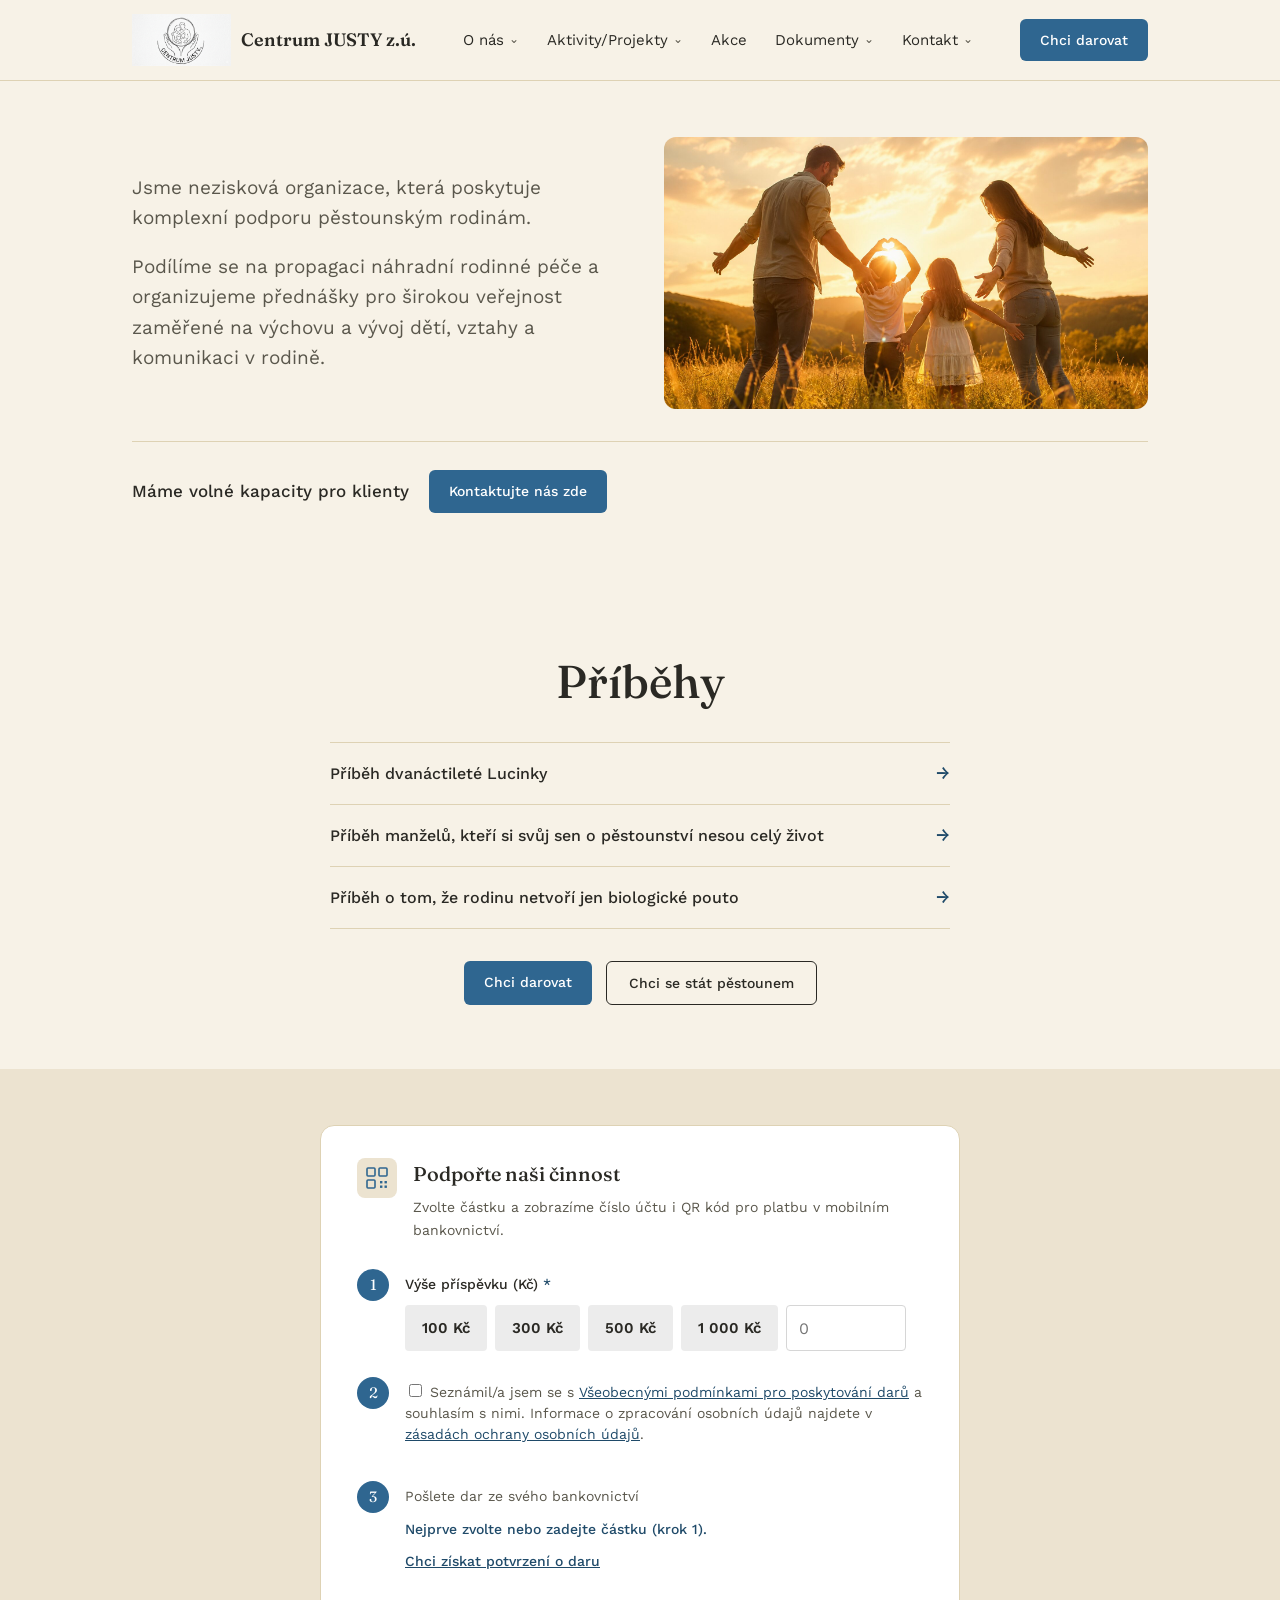
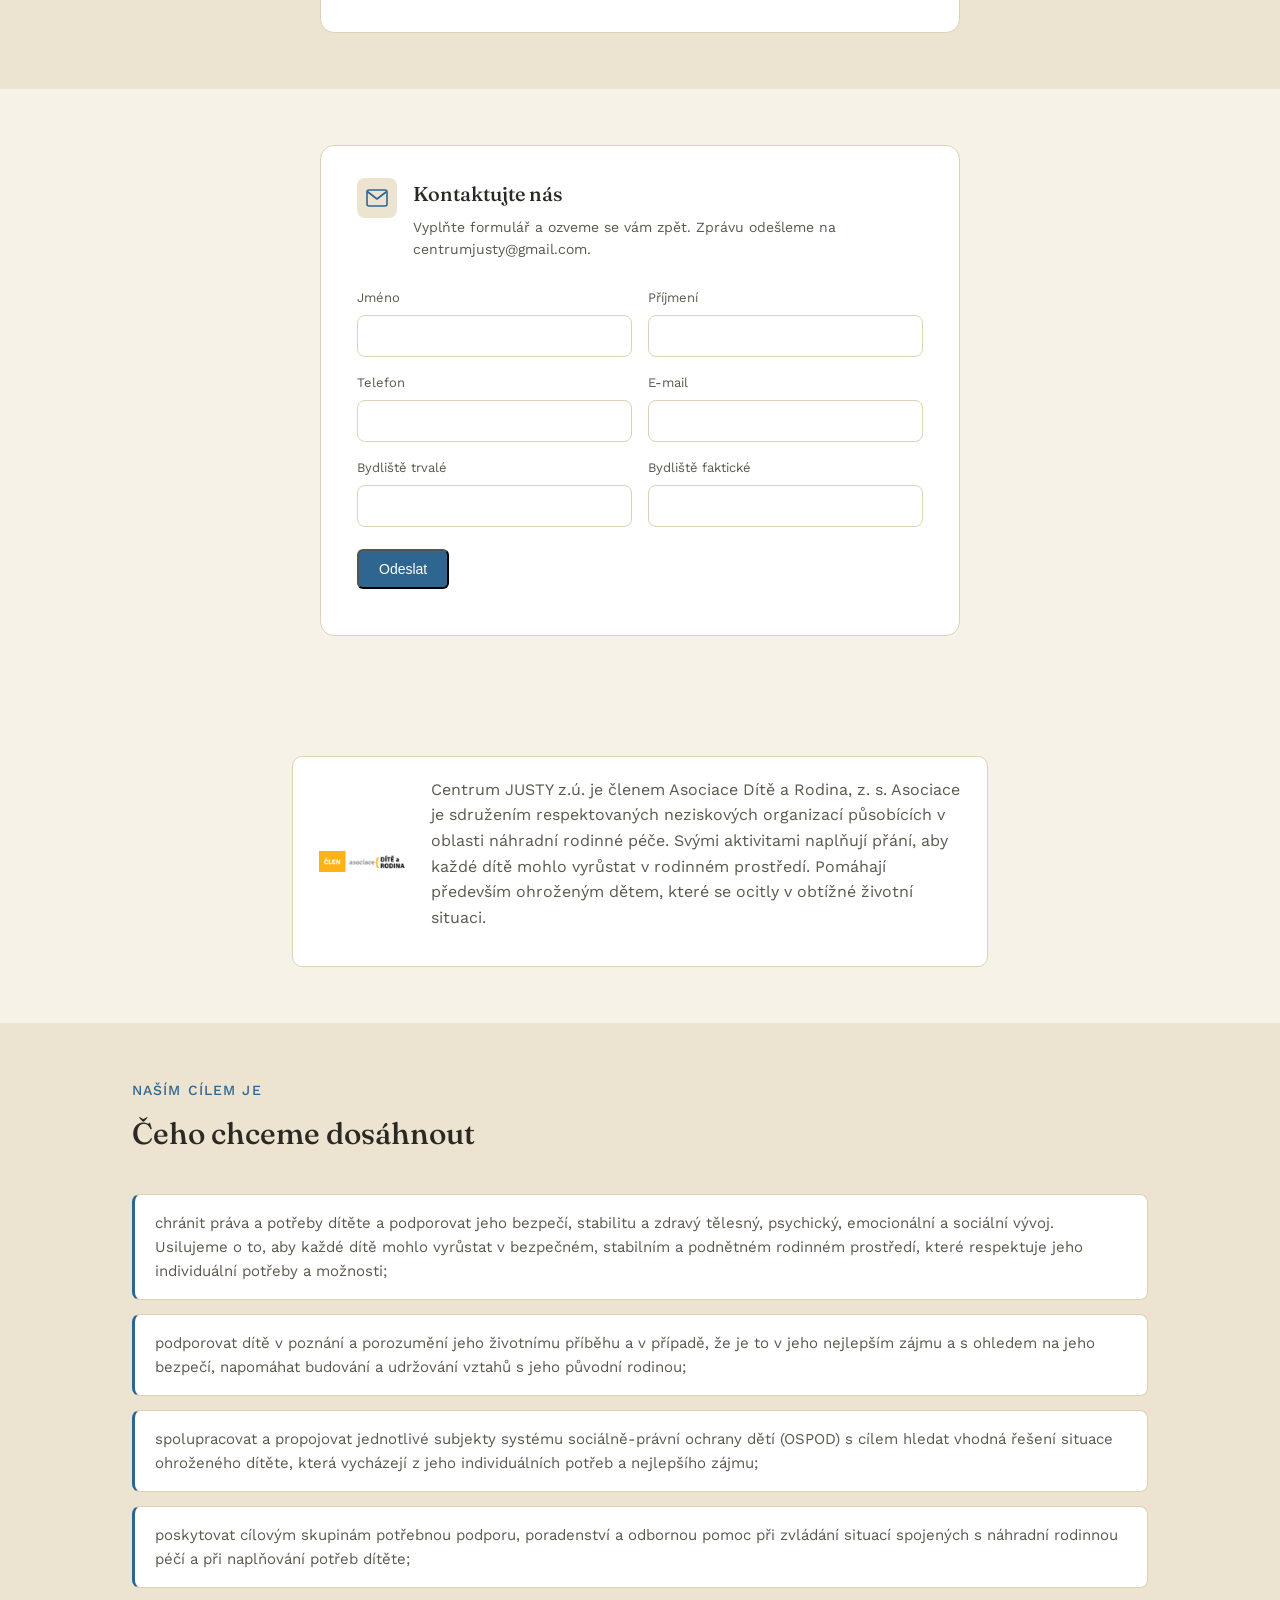
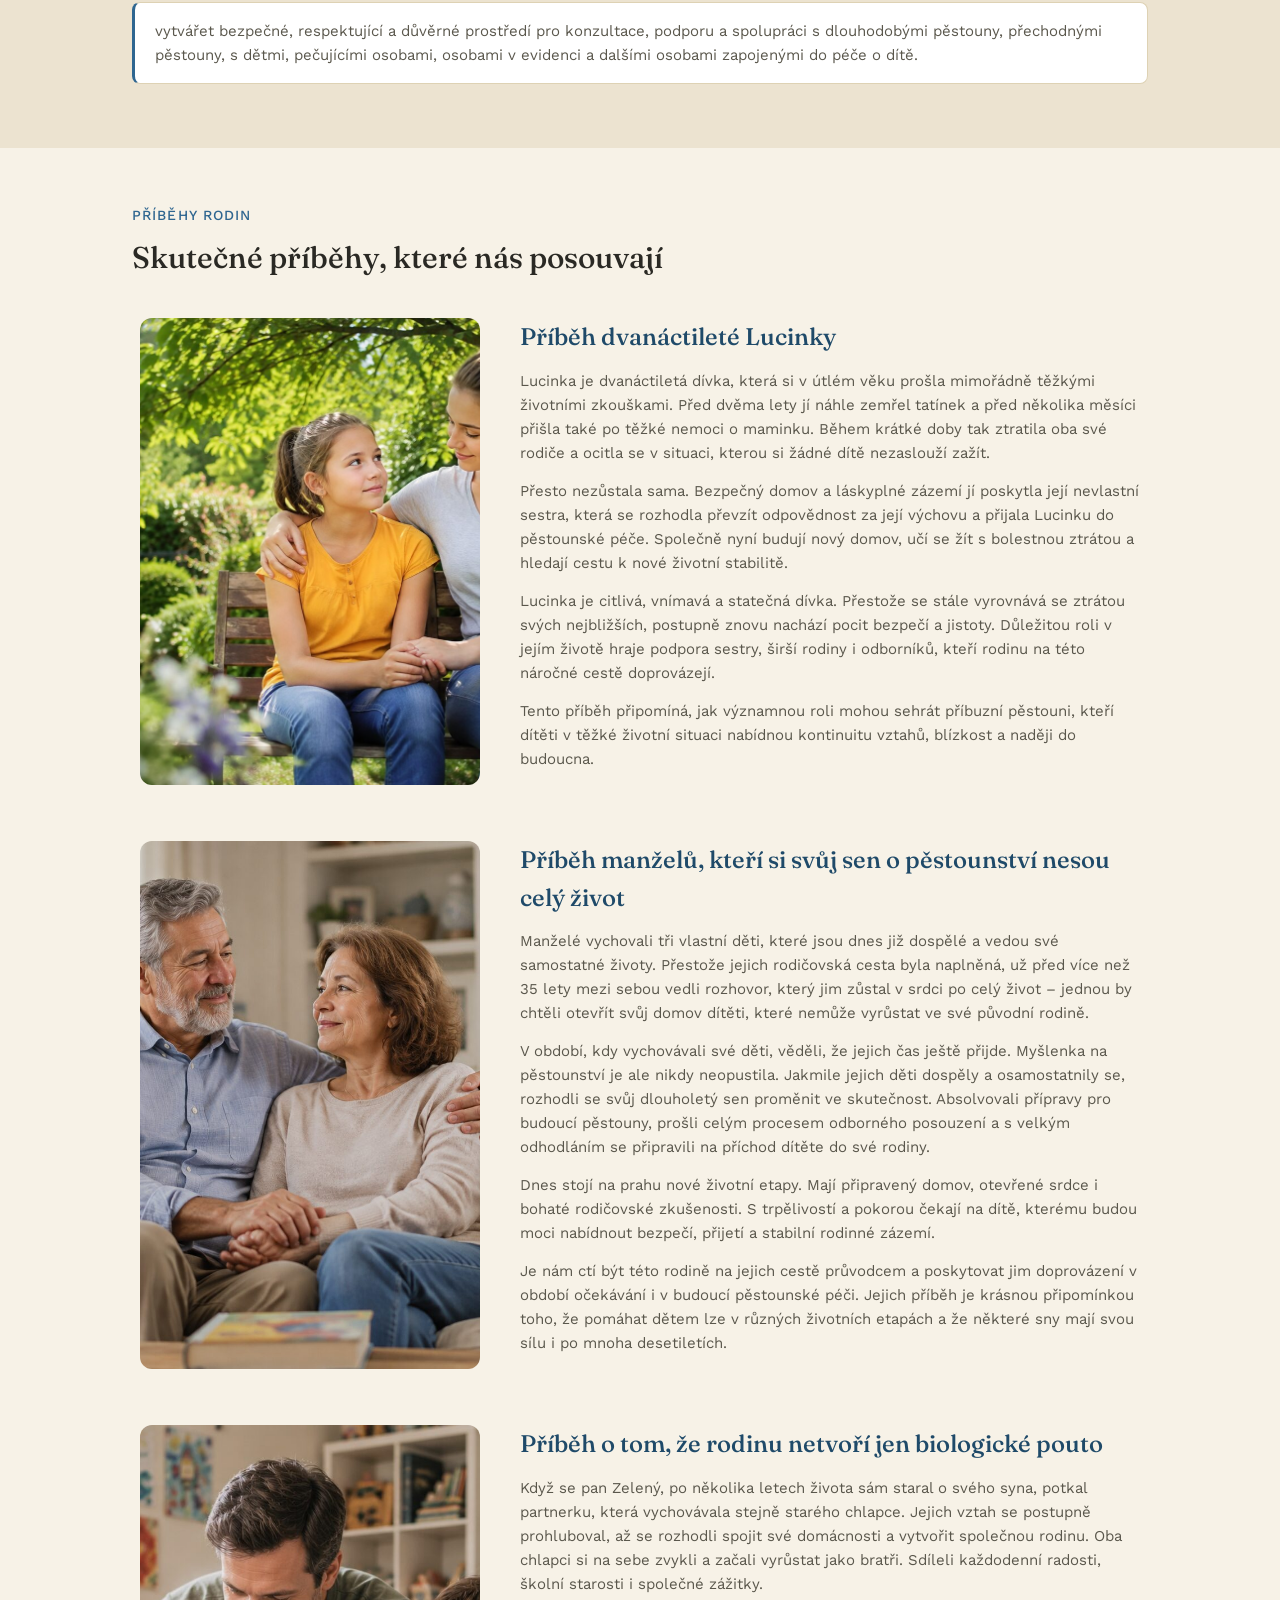
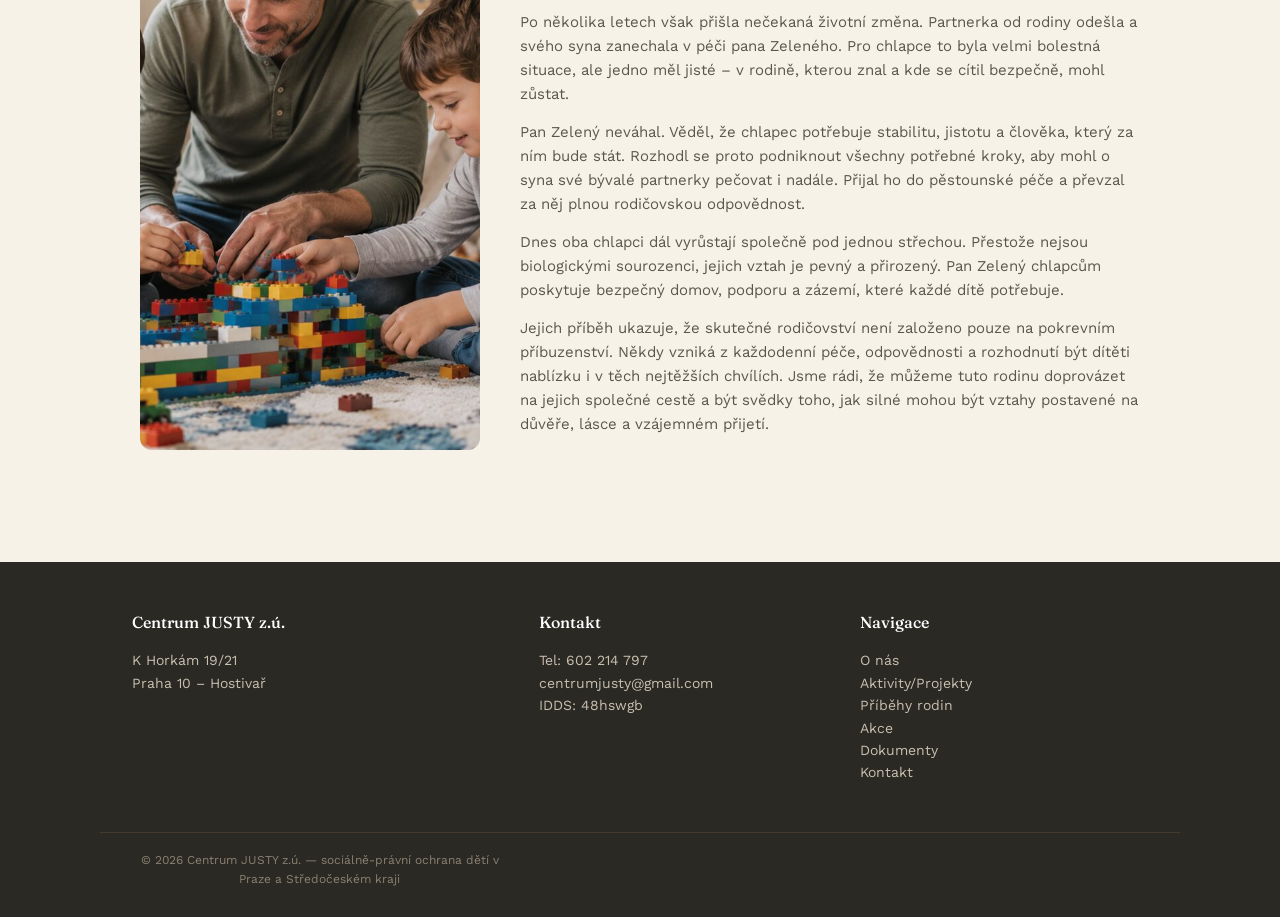
==== commit fd47b631: "Add files via upload" ====
--- a/index.html
+++ b/index.html
@@ -155,22 +155,27 @@
       <div class="donate-step">
         <span class="step-num">3</span>
         <div class="step-body">
-          <p class="step-label">Odešlete Váš dar pomocí těchto platebních údajů</p>
+          <p class="step-label">Pošlete dar ze svého bankovnictví</p>
           <p id="donate-locked" class="donate-note" style="margin:0;">Platební údaje se zobrazí po zadání částky a potvrzení souhlasu s podmínkami.</p>
           <div id="donate-details" class="donate-details" hidden>
             <div class="donate-fields">
-              <div><span class="field-label">Číslo účtu</span><span class="field-value">1496624005 / 5500</span></div>
+              <div><span class="field-label">Transparentní účet</span><span class="field-value">1496624005 / 5500</span></div>
               <div><span class="field-label">Částka</span><span class="field-value" id="donate-sum">–</span></div>
               <div><span class="field-label">Příjemce</span><span class="field-value">Centrum JUSTY z.ú.</span></div>
             </div>
             <div class="qr-placeholder" id="donate-qr" role="img" aria-label="QR kód pro platbu"></div>
+            <ol class="pay-howto">
+              <li>Otevřete mobilní nebo internetové bankovnictví své banky.</li>
+              <li>V mobilu zvolte platbu QR kódem a naskenujte kód výše – číslo účtu i částka se vyplní samy. Případně zadejte platbu ručně podle údajů výše.</li>
+              <li>Platbu potvrďte v bance. Tím je dar odeslaný, na webu už nic dalšího odesílat nemusíte.</li>
+            </ol>
+            <p class="donate-note pay-note">Peníze se neposílají přímo z tohoto webu – stránka jen připraví platební údaje. Účet je transparentní, přijaté platby jsou veřejně vidět na stránkách banky.</p>
           </div>
           <a href="#potvrzeni-daru" class="donate-link" data-toggle-form="potvrzeni-daru" aria-controls="potvrzeni-daru">Chci získat potvrzení o daru</a>
         </div>
       </div>
 
       <form id="potvrzeni-daru" class="receipt-form" data-success="Děkujeme, žádost o potvrzení jsme přijali. Potvrzení vám pošleme e-mailem." hidden>
-        <input type="hidden" name="access_key" value="a951c080-5f55-45cc-844b-e0aa339f17e7">
         <input type="hidden" name="subject" value="Žádost o potvrzení o daru – web Centrum JUSTY z.ú.">
         <input type="hidden" name="from_name" value="Web Centrum JUSTY z.ú.">
         <input type="checkbox" name="botcheck" style="display:none" tabindex="-1" autocomplete="off">
@@ -291,8 +296,7 @@
         </div>
       </div>
 
-      <form id="poptavka-form" class="poptavka-form">
-        <input type="hidden" name="access_key" value="a951c080-5f55-45cc-844b-e0aa339f17e7">
+      <form id="poptavka-form" class="poptavka-form" data-success="Děkujeme, formulář byl odeslán. Ozveme se vám co nejdříve.">
         <input type="hidden" name="subject" value="Nová poptávka z webu Centrum JUSTY z.ú.">
         <input type="hidden" name="from_name" value="Web Centrum JUSTY z.ú.">
         <input type="checkbox" name="botcheck" style="display:none" tabindex="-1" autocomplete="off">
@@ -325,7 +329,7 @@
         </div>
 
         <button type="submit" class="cta" style="margin-top:22px;">Odeslat</button>
-        <p id="poptavka-status" class="donate-note"></p>
+        <p id="poptavka-status" class="form-status donate-note" role="status"></p>
       </form>
     </div>
   </div>
@@ -351,7 +355,7 @@
       <li>podporovat dítě v poznání a porozumění jeho životnímu příběhu a v případě, že je to v jeho nejlepším zájmu a s ohledem na jeho bezpečí, napomáhat budování a udržování vztahů s jeho původní rodinou;</li>
       <li>spolupracovat a propojovat jednotlivé subjekty systému sociálně-právní ochrany dětí (OSPOD) s cílem hledat vhodná řešení situace ohroženého dítěte, která vycházejí z jeho individuálních potřeb a nejlepšího zájmu;</li>
       <li>poskytovat cílovým skupinám potřebnou podporu, poradenství a odbornou pomoc při zvládání situací spojených s náhradní rodinnou péčí a při naplňování potřeb dítěte;</li>
-      <li>vytvářet bezpečné, respektující a důvěrné prostředí pro konzultace, podporu a spolupráci s dětmi, pečujícími osobami, osobami v evidenci, osvojiteli a dalšími osobami zapojenými do péče o dítě.</li>
+      <li>vytvářet bezpečné, respektující a důvěrné prostředí pro konzultace, podporu a spolupráci s dlouhodobými pěstouny, přechodnými pěstouny, s dětmi, pečujícími osobami, osobami v evidenci a dalšími osobami zapojenými do péče o dítě.</li>
     </ul>
   </div>
 </section>
@@ -423,37 +427,6 @@
   <div class="foot-bottom wrap">© 2026 Centrum JUSTY z.ú. — sociálně-právní ochrana dětí v Praze a Středočeském kraji</div>
 </footer>
 
-<script>
-  var poptavkaForm = document.getElementById('poptavka-form');
-  if (poptavkaForm) {
-    poptavkaForm.addEventListener('submit', function (e) {
-      e.preventDefault();
-      var status = document.getElementById('poptavka-status');
-      var submitBtn = poptavkaForm.querySelector('button[type="submit"]');
-      status.textContent = 'Odesílám…';
-      submitBtn.disabled = true;
-      fetch('https://api.web3forms.com/submit', {
-        method: 'POST',
-        headers: { 'Accept': 'application/json' },
-        body: new FormData(poptavkaForm)
-      })
-        .then(function (r) { return r.json(); })
-        .then(function (result) {
-          submitBtn.disabled = false;
-          if (result.success) {
-            status.textContent = 'Děkujeme, formulář byl odeslán. Ozveme se vám co nejdříve.';
-            poptavkaForm.reset();
-          } else {
-            status.textContent = 'Něco se nepovedlo. Napište nám prosím přímo na centrumjusty@gmail.com.';
-          }
-        })
-        .catch(function () {
-          submitBtn.disabled = false;
-          status.textContent = 'Něco se nepovedlo. Napište nám prosím přímo na centrumjusty@gmail.com.';
-        });
-    });
-  }
-</script>
 <script src="assets/qr.js"></script>
 <script src="assets/donate.js" defer></script>
 <script src="assets/nav.js" defer></script>
--- a/assets/style.css
+++ b/assets/style.css
@@ -319,3 +319,10 @@
   .amount-chips{grid-template-columns:repeat(2,1fr);}
   .amount-chip{font-size:14px;}
 }
+
+/* v7: návod k platbě */
+.donate-details{flex-wrap:wrap;}
+.pay-howto{flex:1 1 100%;margin:4px 0 0;padding-left:20px;font-size:14px;color:var(--ink-soft);}
+.pay-howto li{margin-bottom:6px;}
+.pay-note{flex:1 1 100%;margin:0;}
+#donate-locked{font-style:normal;font-weight:500;color:var(--terracotta-dark);font-size:14px;}
